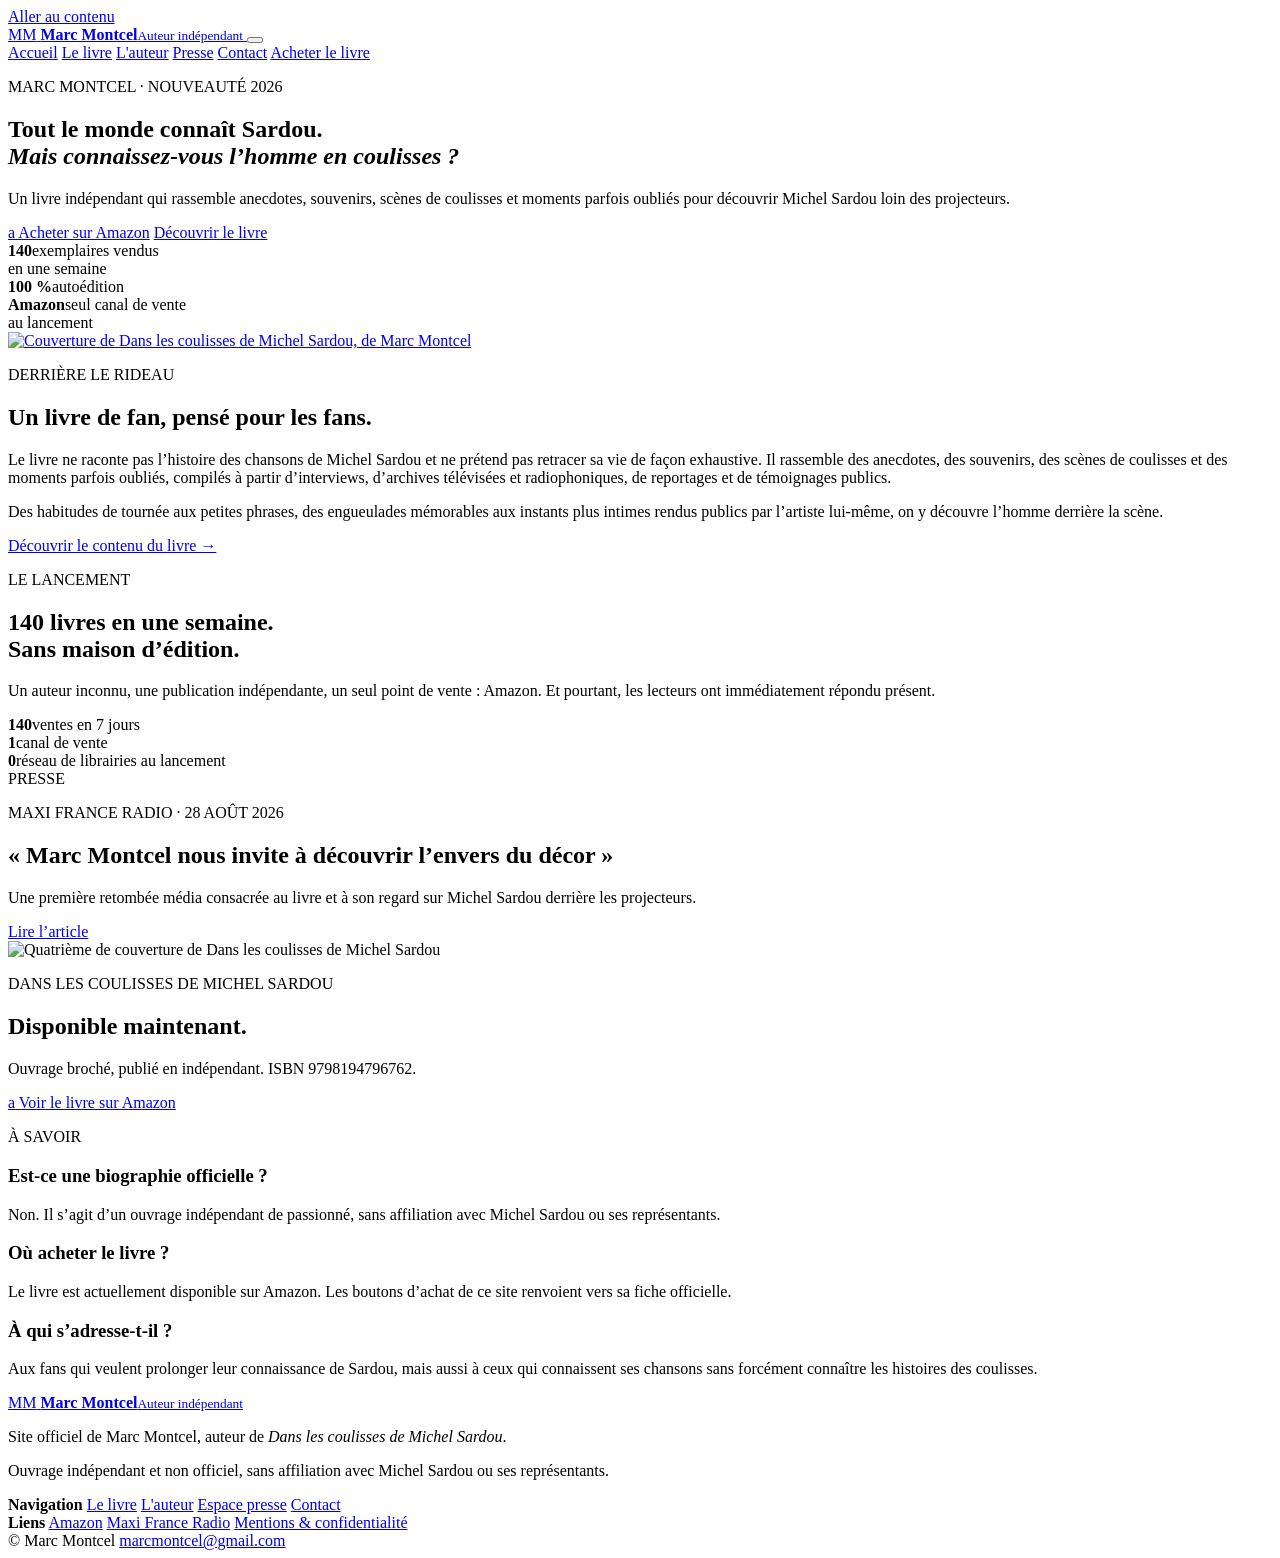
==== index.html @ 7c5b0a7c "Add files via upload" ====
<!doctype html>
<html lang="fr">
<head>
<meta charset="utf-8">
<meta name="viewport" content="width=device-width,initial-scale=1">
<title>Marc Montcel — Dans les coulisses de Michel Sardou</title>
<meta name="description" content="Site officiel de Marc Montcel, auteur de « Dans les coulisses de Michel Sardou », un livre indépendant consacré aux anecdotes et à l&#x27;envers du décor.">
<meta name="robots" content="index,follow,max-image-preview:large">
<link rel="canonical" href="https://marcmontcel.be/">
<meta name="theme-color" content="#171111">
<meta property="og:locale" content="fr_BE">
<meta property="og:type" content="website">
<meta property="og:site_name" content="Marc Montcel">
<meta property="og:title" content="Marc Montcel — Dans les coulisses de Michel Sardou">
<meta property="og:description" content="Site officiel de Marc Montcel, auteur de « Dans les coulisses de Michel Sardou », un livre indépendant consacré aux anecdotes et à l&#x27;envers du décor.">
<meta property="og:url" content="https://marcmontcel.be/">
<meta property="og:image" content="https://marcmontcel.be/assets/img/og.jpg">
<meta property="og:image:width" content="1200">
<meta property="og:image:height" content="630">
<meta name="twitter:card" content="summary_large_image">
<meta name="twitter:title" content="Marc Montcel — Dans les coulisses de Michel Sardou">
<meta name="twitter:description" content="Site officiel de Marc Montcel, auteur de « Dans les coulisses de Michel Sardou », un livre indépendant consacré aux anecdotes et à l&#x27;envers du décor.">
<meta name="twitter:image" content="https://marcmontcel.be/assets/img/og.jpg">

<link rel="icon" href="assets/img/favicon.svg" type="image/svg+xml">
<link rel="stylesheet" href="assets/css/style.css">
<script defer src="assets/js/main.js"></script>

<script type="application/ld+json">
{
 "@context":"https://schema.org",
 "@graph":[
   {
     "@type":"WebSite",
     "@id":"https://marcmontcel.be/#website",
     "url":"https://marcmontcel.be/",
     "name":"Marc Montcel",
     "inLanguage":"fr-BE"
   },
   {
     "@type":"Person",
     "@id":"https://marcmontcel.be/#person",
     "name":"Marc Montcel",
     "url":"https://marcmontcel.be/",
     "jobTitle":"Auteur",
     "email":"mailto:marcmontcel@gmail.com",
     "sameAs":["https://www.maxifrance.radio/dans-les-coulisses-de-michel-sardou/"]
   },
   {
     "@type":"Book",
     "@id":"https://marcmontcel.be/livre.html#book",
     "name":"Dans les coulisses de Michel Sardou",
     "isbn":"9798194796762",
     "author":{"@id":"https://marcmontcel.be/#person"},
     "inLanguage":"fr",
     "bookFormat":"https://schema.org/Paperback",
     "image":"https://marcmontcel.be/assets/img/couverture.webp",
     "url":"https://marcmontcel.be/livre.html",
     "potentialAction":{
       "@type":"BuyAction",
       "target":"https://www.amazon.fr/dp/B0HGGFF3XF"
     }
   }
 ]
}
</script>
</head>
<body>
<a class="skip" href="#contenu">Aller au contenu</a>

<header class="site-header" id="top">
  <div class="shell nav-shell">
    <a class="brand" href="index.html" aria-label="Marc Montcel - accueil">
      <span class="brand-monogram">MM</span>
      <span><strong>Marc Montcel</strong><small>Auteur indépendant</small></span>
    </a>
    <button class="menu-btn" type="button" aria-label="Ouvrir le menu" aria-expanded="false" data-menu-btn>
      <span></span><span></span><span></span>
    </button>
    <nav class="main-nav" data-menu>
      <a href="index.html">Accueil</a>
      <a href="livre.html">Le livre</a>
      <a href="auteur.html">L'auteur</a>
      <a href="presse.html">Presse</a>
      <a href="contact.html">Contact</a>
      <a class="btn btn-sm" href="https://www.amazon.fr/dp/B0HGGFF3XF" target="_blank" rel="noopener">Acheter le livre</a>
    </nav>
  </div>
</header>

<main id="contenu">
<section class="hero">
  <div class="shell hero-grid">
    <div class="hero-copy">
      <p class="kicker">MARC MONTCEL · NOUVEAUTÉ 2026</p>
      <h1>Tout le monde connaît Sardou.<br><em>Mais connaissez-vous l’homme en coulisses&nbsp;?</em></h1>
      <p class="lead">Un livre indépendant qui rassemble anecdotes, souvenirs, scènes de coulisses et moments parfois oubliés pour découvrir Michel Sardou loin des projecteurs.</p>
      <div class="actions">
        <a class="btn" href="https://www.amazon.fr/dp/B0HGGFF3XF" target="_blank" rel="noopener"><span class="amazon-a">a</span> Acheter sur Amazon</a>
        <a class="btn btn-outline" href="livre.html">Découvrir le livre</a>
      </div>
      <div class="launch-proof">
        <div><strong>140</strong><span>exemplaires vendus<br>en une semaine</span></div>
        <div><strong>100 %</strong><span>autoédition</span></div>
        <div><strong>Amazon</strong><span>seul canal de vente<br>au lancement</span></div>
      </div>
    </div>
    <div class="cover-stage">
      <span class="curtain curtain-left"></span>
      <span class="curtain curtain-right"></span>
      <a href="https://www.amazon.fr/dp/B0HGGFF3XF" target="_blank" rel="noopener" class="cover-link" aria-label="Acheter le livre sur Amazon">
        <img src="assets/img/couverture.webp" alt="Couverture de Dans les coulisses de Michel Sardou, de Marc Montcel" width="604" height="947">
      </a>
      <span class="spotlight"></span>
    </div>
  </div>
</section>

<section class="section intro">
  <div class="shell two-col">
    <div>
      <p class="kicker">DERRIÈRE LE RIDEAU</p>
      <h2>Un livre de fan, pensé pour les fans.</h2>
    </div>
    <div class="richtext">
      <p>Le livre ne raconte pas l’histoire des chansons de Michel Sardou et ne prétend pas retracer sa vie de façon exhaustive. Il rassemble des anecdotes, des souvenirs, des scènes de coulisses et des moments parfois oubliés, compilés à partir d’interviews, d’archives télévisées et radiophoniques, de reportages et de témoignages publics.</p>
      <p>Des habitudes de tournée aux petites phrases, des engueulades mémorables aux instants plus intimes rendus publics par l’artiste lui-même, on y découvre l’homme derrière la scène.</p>
      <a class="arrow-link" href="livre.html">Découvrir le contenu du livre →</a>
    </div>
  </div>
</section>

<section class="section dark-band">
  <div class="shell">
    <div class="band-head">
      <p class="kicker gold">LE LANCEMENT</p>
      <h2>140 livres en une semaine.<br>Sans maison d’édition.</h2>
      <p>Un auteur inconnu, une publication indépendante, un seul point de vente : Amazon. Et pourtant, les lecteurs ont immédiatement répondu présent.</p>
    </div>
    <div class="stat-cards">
      <article><strong>140</strong><span>ventes en 7 jours</span></article>
      <article><strong>1</strong><span>canal de vente</span></article>
      <article><strong>0</strong><span>réseau de librairies au lancement</span></article>
    </div>
  </div>
</section>

<section class="section">
  <div class="shell press-highlight">
    <div class="press-logo">PRESSE</div>
    <div>
      <p class="kicker">MAXI FRANCE RADIO · 28 AOÛT 2026</p>
      <h2>« Marc Montcel nous invite à découvrir l’envers du décor »</h2>
      <p>Une première retombée média consacrée au livre et à son regard sur Michel Sardou derrière les projecteurs.</p>
    </div>
    <a class="btn btn-outline" href="https://www.maxifrance.radio/dans-les-coulisses-de-michel-sardou/" target="_blank" rel="noopener">Lire l’article</a>
  </div>
</section>

<section class="section book-strip">
  <div class="shell book-strip-grid">
    <img src="assets/img/quatrieme.webp" alt="Quatrième de couverture de Dans les coulisses de Michel Sardou" width="575" height="937" loading="lazy">
    <div>
      <p class="kicker">DANS LES COULISSES DE MICHEL SARDOU</p>
      <h2>Disponible maintenant.</h2>
      <p class="lead-small">Ouvrage broché, publié en indépendant. ISBN 9798194796762.</p>
      <a class="btn" href="https://www.amazon.fr/dp/B0HGGFF3XF" target="_blank" rel="noopener"><span class="amazon-a">a</span> Voir le livre sur Amazon</a>
    </div>
  </div>
</section>

<section class="section faq">
  <div class="shell">
    <p class="kicker">À SAVOIR</p>
    <div class="faq-grid">
      <article>
        <h3>Est-ce une biographie officielle&nbsp;?</h3>
        <p>Non. Il s’agit d’un ouvrage indépendant de passionné, sans affiliation avec Michel Sardou ou ses représentants.</p>
      </article>
      <article>
        <h3>Où acheter le livre&nbsp;?</h3>
        <p>Le livre est actuellement disponible sur Amazon. Les boutons d’achat de ce site renvoient vers sa fiche officielle.</p>
      </article>
      <article>
        <h3>À qui s’adresse-t-il&nbsp;?</h3>
        <p>Aux fans qui veulent prolonger leur connaissance de Sardou, mais aussi à ceux qui connaissent ses chansons sans forcément connaître les histoires des coulisses.</p>
      </article>
    </div>
  </div>
</section>
</main>

<footer class="site-footer">
  <div class="shell footer-grid">
    <div>
      <a class="brand footer-brand" href="index.html">
        <span class="brand-monogram">MM</span>
        <span><strong>Marc Montcel</strong><small>Auteur indépendant</small></span>
      </a>
      <p class="footer-intro">Site officiel de Marc Montcel, auteur de <em>Dans les coulisses de Michel Sardou</em>.</p>
      <p class="fine">Ouvrage indépendant et non officiel, sans affiliation avec Michel Sardou ou ses représentants.</p>
    </div>
    <div class="footer-col">
      <strong>Navigation</strong>
      <a href="livre.html">Le livre</a>
      <a href="auteur.html">L'auteur</a>
      <a href="presse.html">Espace presse</a>
      <a href="contact.html">Contact</a>
    </div>
    <div class="footer-col">
      <strong>Liens</strong>
      <a href="https://www.amazon.fr/dp/B0HGGFF3XF" target="_blank" rel="noopener">Amazon</a>
      <a href="https://www.maxifrance.radio/dans-les-coulisses-de-michel-sardou/" target="_blank" rel="noopener">Maxi France Radio</a>
      <a href="mentions-legales.html">Mentions & confidentialité</a>
    </div>
  </div>
  <div class="shell footer-bottom">
    <span>© <span data-year></span> Marc Montcel</span>
    <a href="mailto:marcmontcel@gmail.com">marcmontcel@gmail.com</a>
  </div>
</footer>

</body>
</html>
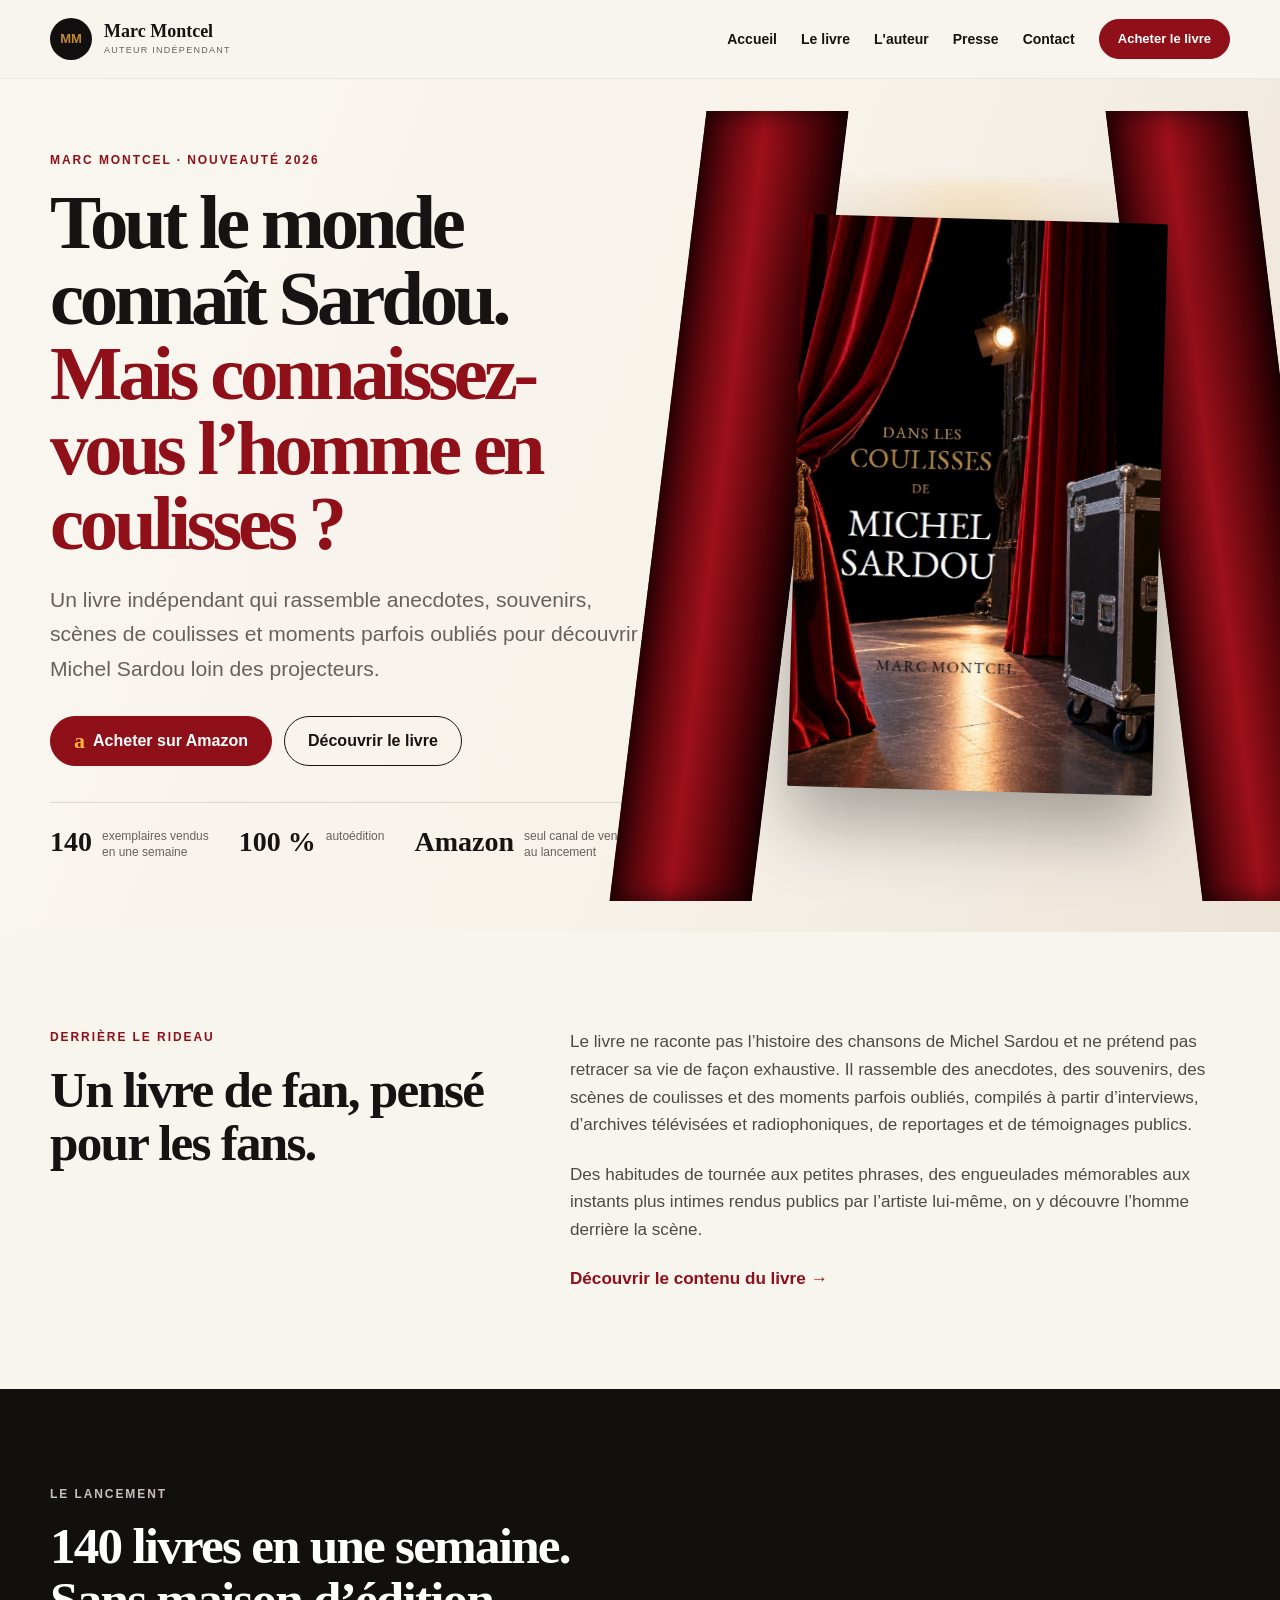
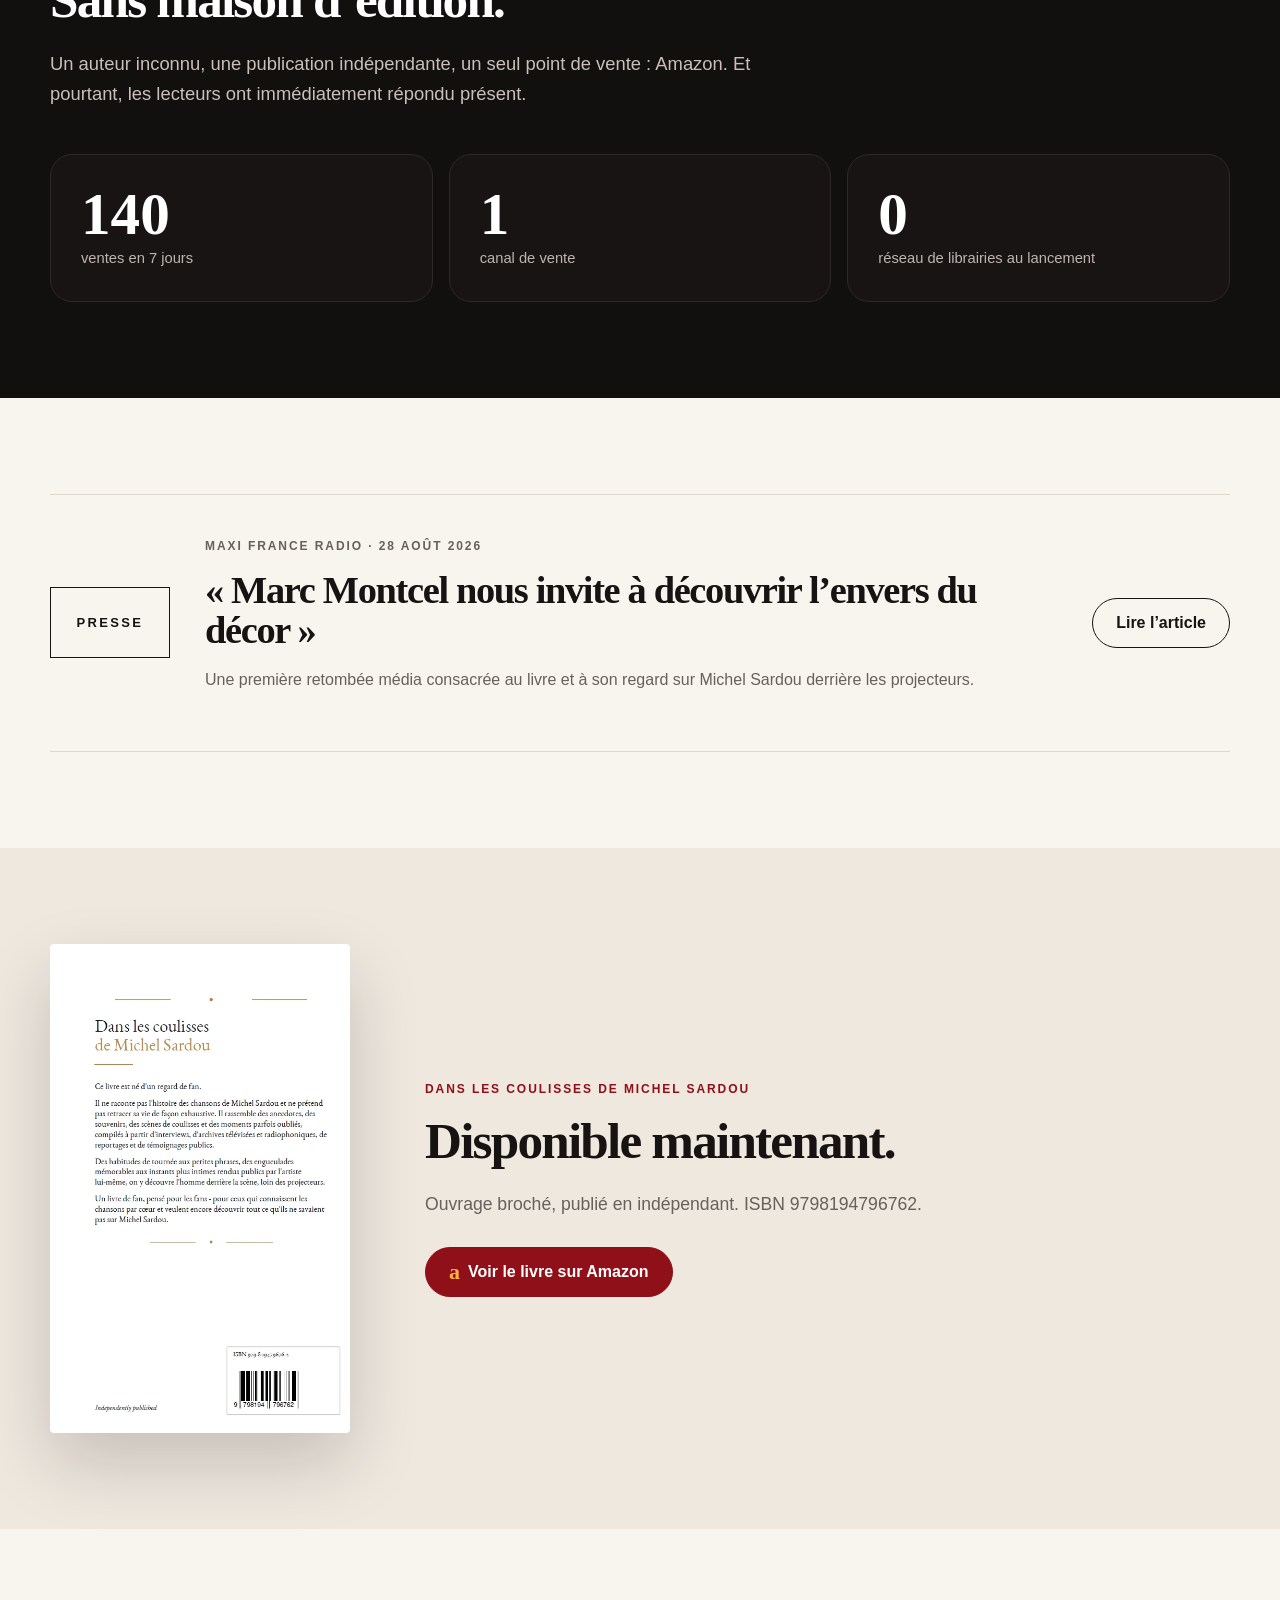
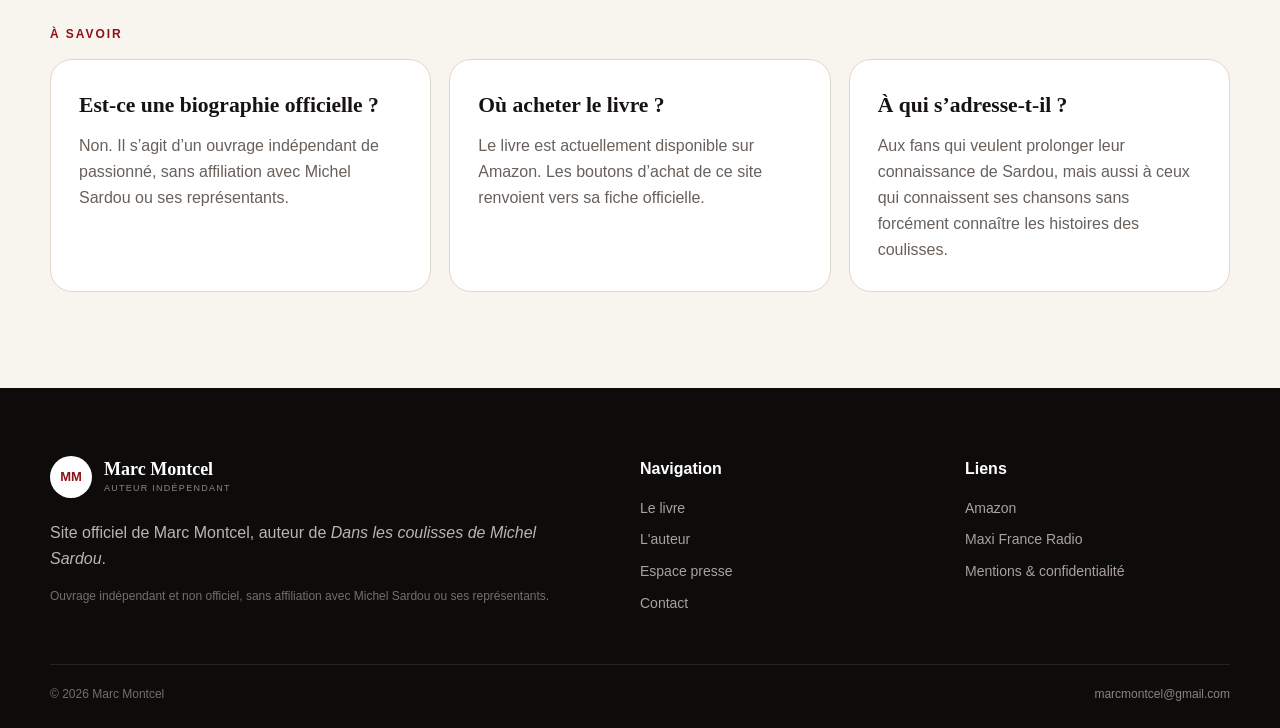
==== commit 02f61fc6: "Add files via upload" ====
--- a/index.html
+++ b/index.html
@@ -14,17 +14,17 @@
 <meta property="og:title" content="Marc Montcel — Dans les coulisses de Michel Sardou">
 <meta property="og:description" content="Site officiel de Marc Montcel, auteur de « Dans les coulisses de Michel Sardou », un livre indépendant consacré aux anecdotes et à l&#x27;envers du décor.">
 <meta property="og:url" content="https://marcmontcel.be/">
-<meta property="og:image" content="https://marcmontcel.be/assets/img/og.jpg">
+<meta property="og:image" content="https://marcmontcel.be/img/og.jpg">
 <meta property="og:image:width" content="1200">
 <meta property="og:image:height" content="630">
 <meta name="twitter:card" content="summary_large_image">
 <meta name="twitter:title" content="Marc Montcel — Dans les coulisses de Michel Sardou">
 <meta name="twitter:description" content="Site officiel de Marc Montcel, auteur de « Dans les coulisses de Michel Sardou », un livre indépendant consacré aux anecdotes et à l&#x27;envers du décor.">
-<meta name="twitter:image" content="https://marcmontcel.be/assets/img/og.jpg">
-
-<link rel="icon" href="assets/img/favicon.svg" type="image/svg+xml">
-<link rel="stylesheet" href="assets/css/style.css">
-<script defer src="assets/js/main.js"></script>
+<meta name="twitter:image" content="https://marcmontcel.be/img/og.jpg">
+
+<link rel="icon" href="img/favicon.svg" type="image/svg+xml">
+<link rel="stylesheet" href="css/style.css">
+<script defer src="js/main.js"></script>
 
 <script type="application/ld+json">
 {
@@ -54,7 +54,7 @@
      "author":{"@id":"https://marcmontcel.be/#person"},
      "inLanguage":"fr",
      "bookFormat":"https://schema.org/Paperback",
-     "image":"https://marcmontcel.be/assets/img/couverture.webp",
+     "image":"https://marcmontcel.be/img/couverture.webp",
      "url":"https://marcmontcel.be/livre.html",
      "potentialAction":{
        "@type":"BuyAction",
@@ -109,7 +109,7 @@
       <span class="curtain curtain-left"></span>
       <span class="curtain curtain-right"></span>
       <a href="https://www.amazon.fr/dp/B0HGGFF3XF" target="_blank" rel="noopener" class="cover-link" aria-label="Acheter le livre sur Amazon">
-        <img src="assets/img/couverture.webp" alt="Couverture de Dans les coulisses de Michel Sardou, de Marc Montcel" width="604" height="947">
+        <img src="img/couverture.webp" alt="Couverture de Dans les coulisses de Michel Sardou, de Marc Montcel" width="604" height="947">
       </a>
       <span class="spotlight"></span>
     </div>
@@ -159,7 +159,7 @@
 
 <section class="section book-strip">
   <div class="shell book-strip-grid">
-    <img src="assets/img/quatrieme.webp" alt="Quatrième de couverture de Dans les coulisses de Michel Sardou" width="575" height="937" loading="lazy">
+    <img src="img/quatrieme.webp" alt="Quatrième de couverture de Dans les coulisses de Michel Sardou" width="575" height="937" loading="lazy">
     <div>
       <p class="kicker">DANS LES COULISSES DE MICHEL SARDOU</p>
       <h2>Disponible maintenant.</h2>
--- a/css/style.css
+++ b/css/style.css
@@ -0,0 +1,73 @@
+
+:root{
+ --ink:#171313;--muted:#68605b;--paper:#f8f5ef;--white:#fff;
+ --red:#8f1018;--red2:#c2222b;--gold:#c28a37;--line:#ded7ce;
+ --dark:#120f0f;--soft:#eee8df;--max:1180px;--radius:22px;
+ --shadow:0 30px 70px rgba(30,10,10,.18);
+}
+*{box-sizing:border-box} html{scroll-behavior:smooth}
+body{margin:0;background:var(--paper);color:var(--ink);font-family:Arial,Helvetica,sans-serif;line-height:1.62;-webkit-font-smoothing:antialiased}
+h1,h2,h3,.brand strong,.email-big{font-family:Georgia,"Times New Roman",serif}
+a{color:inherit} img{max-width:100%;height:auto;display:block}
+.shell{width:min(calc(100% - 40px),var(--max));margin-inline:auto}.narrow{max-width:860px}.center{text-align:center}
+.skip{position:absolute;left:-10000px}.skip:focus{left:12px;top:12px;background:#fff;padding:10px 15px;z-index:1000}
+.site-header{position:sticky;top:0;z-index:60;background:rgba(248,245,239,.94);backdrop-filter:blur(12px);border-bottom:1px solid rgba(0,0,0,.06)}
+.nav-shell{height:78px;display:flex;align-items:center;justify-content:space-between;gap:20px}
+.brand{display:inline-flex;align-items:center;gap:12px;text-decoration:none}.brand>span:last-child{display:flex;flex-direction:column;line-height:1.05}
+.brand strong{font-size:18px}.brand small{text-transform:uppercase;letter-spacing:.14em;font-size:9px;color:var(--muted);margin-top:5px}
+.brand-monogram{width:42px;height:42px;border-radius:50%;display:grid;place-items:center;background:var(--dark);color:var(--gold);font-weight:700;font-size:13px}
+.main-nav{display:flex;align-items:center;gap:24px}.main-nav a{text-decoration:none;font-size:14px;font-weight:700}.main-nav a:not(.btn):hover{color:var(--red)}
+.menu-btn{display:none;background:transparent;border:0;padding:8px}.menu-btn span{display:block;width:25px;height:2px;background:var(--ink);margin:5px}
+.btn{display:inline-flex;align-items:center;justify-content:center;gap:8px;min-height:50px;padding:0 23px;border:1px solid var(--red);border-radius:999px;background:var(--red);color:#fff;text-decoration:none;font-weight:800;cursor:pointer;transition:.18s transform,.18s background}
+.btn:hover{transform:translateY(-2px);background:#6f0b12;border-color:#6f0b12}.btn-sm{min-height:40px;padding:0 18px;font-size:13px!important}
+.btn-outline{background:transparent;color:var(--ink);border-color:var(--ink)}.btn-outline:hover{background:var(--ink);color:#fff;border-color:var(--ink)}
+.btn-light{background:#fff;border-color:#fff;color:var(--ink)}.btn-light:hover{background:#ece8e3;border-color:#ece8e3}
+.amazon-a{font-family:Georgia,serif;font-size:22px;font-weight:700;color:#ffb23e;line-height:1}
+.kicker{margin:0 0 15px;text-transform:uppercase;letter-spacing:.16em;color:var(--red);font-size:12px;font-weight:900}.gold{color:#e1a54d}
+.hero{min-height:calc(100vh - 78px);display:flex;align-items:center;overflow:hidden;background:linear-gradient(110deg,#faf7f1 0%,#f7f2ea 55%,#ede4d8 100%)}
+.hero-grid{display:grid;grid-template-columns:1.08fr .92fr;align-items:center;gap:80px;padding:72px 0}
+.hero h1{font-size:clamp(3.4rem,6vw,6.4rem);letter-spacing:-.055em;line-height:.98;margin:.12em 0 .28em;max-width:780px}.hero h1 em{font-style:normal;color:var(--red)}
+.lead{font-size:clamp(1.08rem,1.8vw,1.32rem);color:var(--muted);max-width:720px}.actions{display:flex;flex-wrap:wrap;gap:12px;margin:30px 0 36px}
+.launch-proof{display:flex;gap:30px;flex-wrap:wrap;border-top:1px solid var(--line);padding-top:25px}.launch-proof div{display:flex;gap:10px;align-items:flex-start}.launch-proof strong{font-family:Georgia,serif;font-size:28px;line-height:1;color:var(--ink)}.launch-proof span{font-size:12px;color:var(--muted);line-height:1.35}
+.cover-stage{position:relative;min-height:650px;display:grid;place-items:center;isolation:isolate}.cover-link{display:block;width:min(365px,77%);position:relative;z-index:4;transform:rotate(1.6deg);transition:.25s transform;filter:drop-shadow(0 35px 35px rgba(0,0,0,.32))}.cover-link:hover{transform:rotate(0deg) translateY(-7px)}
+.cover-link img{border-radius:2px}.curtain{position:absolute;top:-70px;bottom:-70px;width:28%;z-index:2;background:linear-gradient(90deg,#3a0206,#9e101b 42%,#500509 78%,#240103);box-shadow:inset 0 0 25px rgba(0,0,0,.65)}
+.curtain-left{left:-13%;transform:skewX(-7deg)}.curtain-right{right:-13%;transform:skewX(7deg)}
+.spotlight{position:absolute;width:80%;height:90%;top:0;z-index:1;background:radial-gradient(ellipse at 50% 28%,rgba(255,211,142,.65),rgba(255,190,100,.12) 35%,transparent 68%);filter:blur(5px)}
+.section{padding:96px 0}.section h2{font-size:clamp(2.3rem,4vw,4rem);line-height:1.04;letter-spacing:-.035em;margin:.12em 0 .45em}
+.two-col{display:grid;grid-template-columns:.8fr 1.2fr;gap:80px}.richtext{color:#4f4844;font-size:1.07rem}.richtext p{margin:0 0 1.25em}.arrow-link{font-weight:800;color:var(--red);text-decoration:none}.arrow-link:hover{text-decoration:underline}
+.dark-band{background:var(--dark);color:#fff}.dark-band p{color:#c9c0bc}.band-head{max-width:830px}.band-head>p:last-child{font-size:1.15rem;max-width:720px}
+.stat-cards{display:grid;grid-template-columns:repeat(3,1fr);gap:16px;margin-top:46px}.stat-cards article{border:1px solid #302828;border-radius:var(--radius);padding:30px;background:#191414}.stat-cards strong{display:block;font-family:Georgia,serif;font-size:3.7rem;color:#fff;line-height:1}.stat-cards span{color:#bdb4b0;font-size:.92rem}
+.press-highlight{display:grid;grid-template-columns:120px 1fr auto;align-items:center;gap:35px;border-top:1px solid var(--line);border-bottom:1px solid var(--line);padding-top:42px;padding-bottom:42px}.press-logo{font-size:13px;letter-spacing:.18em;font-weight:900;border:1px solid var(--ink);padding:24px 10px;text-align:center}.press-highlight h2{font-size:clamp(1.8rem,3vw,2.9rem);margin:.15em 0}.press-highlight p{color:var(--muted)}
+.book-strip{background:var(--soft)}.book-strip-grid{display:grid;grid-template-columns:300px 1fr;gap:75px;align-items:center}.book-strip img{box-shadow:var(--shadow);border-radius:4px}.lead-small{color:var(--muted);font-size:1.1rem;margin-bottom:28px}
+.faq-grid{display:grid;grid-template-columns:repeat(3,1fr);gap:18px}.faq-grid article{background:#fff;border:1px solid var(--line);border-radius:var(--radius);padding:28px}.faq-grid h3{font-size:1.35rem;margin:0 0 10px}.faq-grid p{color:var(--muted);margin:0}
+.page-hero{padding:90px 0 75px;border-bottom:1px solid var(--line);background:linear-gradient(135deg,#faf8f3,#efe8df)}.page-hero h1{font-size:clamp(3.2rem,6vw,5.8rem);letter-spacing:-.055em;line-height:1;margin:.1em 0 .28em}
+.page-hero-grid{display:grid;grid-template-columns:1fr 340px;gap:70px;align-items:center}.page-cover{width:100%;box-shadow:var(--shadow);transform:rotate(1.5deg)}
+.content-grid{display:grid;grid-template-columns:280px 1fr;gap:80px;align-items:start}.book-facts{position:sticky;top:108px;border:1px solid var(--line);border-radius:var(--radius);overflow:hidden;background:#fff}.book-facts div{padding:18px 20px;border-bottom:1px solid var(--line);display:flex;flex-direction:column}.book-facts div:last-child{border-bottom:0}.book-facts span{font-size:10px;text-transform:uppercase;letter-spacing:.12em;color:var(--muted)}.book-facts strong{margin-top:2px}
+.article-text{max-width:790px}.article-text h2{margin-top:1.2em}.article-text blockquote{margin:42px 0;padding:28px;border-left:5px solid var(--red);background:#fff;font-family:Georgia,serif;font-size:1.35rem;color:var(--ink)}
+.buy-panel{margin-top:50px;border-radius:var(--radius);padding:30px;background:var(--dark);color:#fff;display:flex;justify-content:space-between;align-items:center;gap:30px}.buy-panel h3{font-size:1.8rem;margin:.2em 0}
+.back-cover-section{background:#eee8df}.back-grid{display:grid;grid-template-columns:1fr 380px;gap:80px;align-items:center}.back-grid img{box-shadow:var(--shadow)}
+.author-layout{display:grid;grid-template-columns:340px 1fr;gap:80px;align-items:start}.monogram-card{aspect-ratio:4/5;background:linear-gradient(135deg,#150d0e,#4d0b0f);border-radius:var(--radius);box-shadow:var(--shadow);display:flex;flex-direction:column;align-items:center;justify-content:center;color:#fff}.monogram-card span{font-family:Georgia,serif;font-size:6rem;color:var(--gold)}.monogram-card small{letter-spacing:.18em;text-transform:uppercase}.big-first{font-size:1.28rem!important;color:var(--ink)!important}
+.press-facts{display:grid;grid-template-columns:repeat(3,1fr);gap:1px;background:var(--line);border:1px solid var(--line);border-radius:var(--radius);overflow:hidden}.press-facts article{background:#fff;padding:26px;display:flex;flex-direction:column}.press-facts span{font-size:10px;text-transform:uppercase;letter-spacing:.12em;color:var(--muted);margin-bottom:4px}.pale{background:var(--soft)}
+.media-card{display:grid;grid-template-columns:110px 1fr;gap:36px;background:#fff;border:1px solid var(--line);border-radius:var(--radius);padding:34px}.media-date{font-family:Georgia,serif;font-size:3.2rem;color:var(--red);line-height:.8;border-right:1px solid var(--line)}.media-date small{font-family:Arial,sans-serif;font-size:10px;letter-spacing:.15em;color:var(--muted)}.media-card h2{font-size:clamp(1.8rem,3vw,3rem)}.source{font-size:11px;letter-spacing:.14em;font-weight:900;color:var(--red)}
+.media-angle{display:grid;grid-template-columns:.8fr 1.2fr;gap:75px}.press-contact{display:grid;grid-template-columns:1fr 1fr;gap:60px;align-items:center}.email-big{font-size:clamp(1.5rem,3vw,2.4rem);display:block;color:#fff;margin-bottom:24px;text-decoration:none;overflow-wrap:anywhere}
+.contact-layout{display:grid;grid-template-columns:.72fr 1.28fr;gap:60px;align-items:start}.dark-email{color:var(--ink);font-size:clamp(1.4rem,2.5vw,2rem)}.contact-side p{color:var(--muted)}.contact-mini{margin-top:42px;padding-top:24px;border-top:1px solid var(--line);display:flex;flex-direction:column;gap:5px}.contact-mini a{color:var(--red);font-weight:800;text-decoration:none}
+.contact-form{background:#fff;border:1px solid var(--line);border-radius:var(--radius);padding:34px;box-shadow:0 14px 45px rgba(40,20,20,.06)}.field-row{display:grid;grid-template-columns:1fr 1fr;gap:18px}
+.contact-form label{display:block;font-weight:800;font-size:13px;margin-bottom:18px}.contact-form input,.contact-form select,.contact-form textarea{width:100%;margin-top:7px;padding:14px 15px;border:1px solid #ccc2b8;border-radius:11px;background:#fcfaf7;font:inherit;color:var(--ink);outline:none}.contact-form input:focus,.contact-form select:focus,.contact-form textarea:focus{border-color:var(--red);box-shadow:0 0 0 3px rgba(143,16,24,.08)}
+.privacy-check{display:flex!important;align-items:flex-start;gap:10px;font-weight:400!important;color:var(--muted)}.privacy-check input{width:auto!important;margin-top:5px!important}.submit-btn{border:0}.form-note{font-size:12px;color:var(--muted);margin-top:16px}
+.thanks{min-height:65vh;display:flex;align-items:center}.thanks .btn{margin-top:18px}
+.site-footer{background:#0e0b0b;color:#fff;padding:68px 0 24px}.footer-grid{display:grid;grid-template-columns:1.4fr .7fr .7fr;gap:60px}.footer-brand .brand-monogram{background:#fff;color:var(--red)}.footer-brand small{color:#8d8581}.footer-intro{max-width:490px;color:#bdb4b0;margin-top:22px}.fine{font-size:12px;color:#776e6a;max-width:520px}.footer-col{display:flex;flex-direction:column;gap:9px}.footer-col strong{margin-bottom:6px}.footer-col a{color:#aaa29e;text-decoration:none;font-size:14px}.footer-col a:hover{color:#fff}.footer-bottom{border-top:1px solid #292323;margin-top:45px;padding-top:20px;display:flex;justify-content:space-between;font-size:12px;color:#756d69}.footer-bottom a{color:#8c8480;text-decoration:none}
+@media(max-width:920px){
+ .menu-btn{display:block}.main-nav{display:none;position:absolute;top:70px;left:20px;right:20px;flex-direction:column;align-items:stretch;background:#fff;border:1px solid var(--line);border-radius:18px;padding:18px;box-shadow:var(--shadow)}.main-nav.open{display:flex}.main-nav .btn{width:100%}
+ .hero-grid,.two-col,.content-grid,.author-layout,.media-angle,.contact-layout,.press-contact{grid-template-columns:1fr}.hero-grid{gap:35px}.hero-copy{order:1}.cover-stage{order:2;min-height:570px}.hero{min-height:auto}
+ .page-hero-grid{grid-template-columns:1fr 260px}.book-facts{position:static;display:grid;grid-template-columns:repeat(2,1fr)}
+ .stat-cards,.faq-grid,.press-facts{grid-template-columns:repeat(2,1fr)}.press-highlight{grid-template-columns:90px 1fr}.press-highlight .btn{grid-column:2}
+ .book-strip-grid{grid-template-columns:240px 1fr}.back-grid{grid-template-columns:1fr 300px}.footer-grid{grid-template-columns:1fr 1fr}.footer-grid>div:first-child{grid-column:1/-1}
+}
+@media(max-width:620px){
+ .shell{width:min(calc(100% - 28px),var(--max))}.nav-shell{height:68px}.hero-grid{padding:55px 0}.hero h1{font-size:3.25rem}.hero .lead{font-size:1.05rem}.cover-stage{min-height:510px}.cover-link{width:70%}.curtain{width:33%}.section{padding:68px 0}
+ .launch-proof{gap:18px}.launch-proof div{width:calc(50% - 9px)}.stat-cards,.faq-grid,.press-facts{grid-template-columns:1fr}.press-highlight{grid-template-columns:1fr;gap:20px}.press-highlight .btn{grid-column:auto}.press-logo{width:100px}
+ .book-strip-grid,.page-hero-grid,.back-grid{grid-template-columns:1fr}.book-strip-grid img,.page-cover,.back-grid img{width:72%;margin-inline:auto}.page-hero{padding:65px 0}.page-hero h1{font-size:3.2rem}
+ .book-facts{grid-template-columns:1fr}.buy-panel{flex-direction:column;align-items:flex-start}.media-card{grid-template-columns:1fr}.media-date{border-right:0;border-bottom:1px solid var(--line);padding-bottom:20px}.field-row{grid-template-columns:1fr}
+ .footer-grid{grid-template-columns:1fr}.footer-grid>div:first-child{grid-column:auto}.footer-bottom{flex-direction:column;gap:5px}
+}
+@media(prefers-reduced-motion:reduce){*{scroll-behavior:auto!important;transition:none!important}}
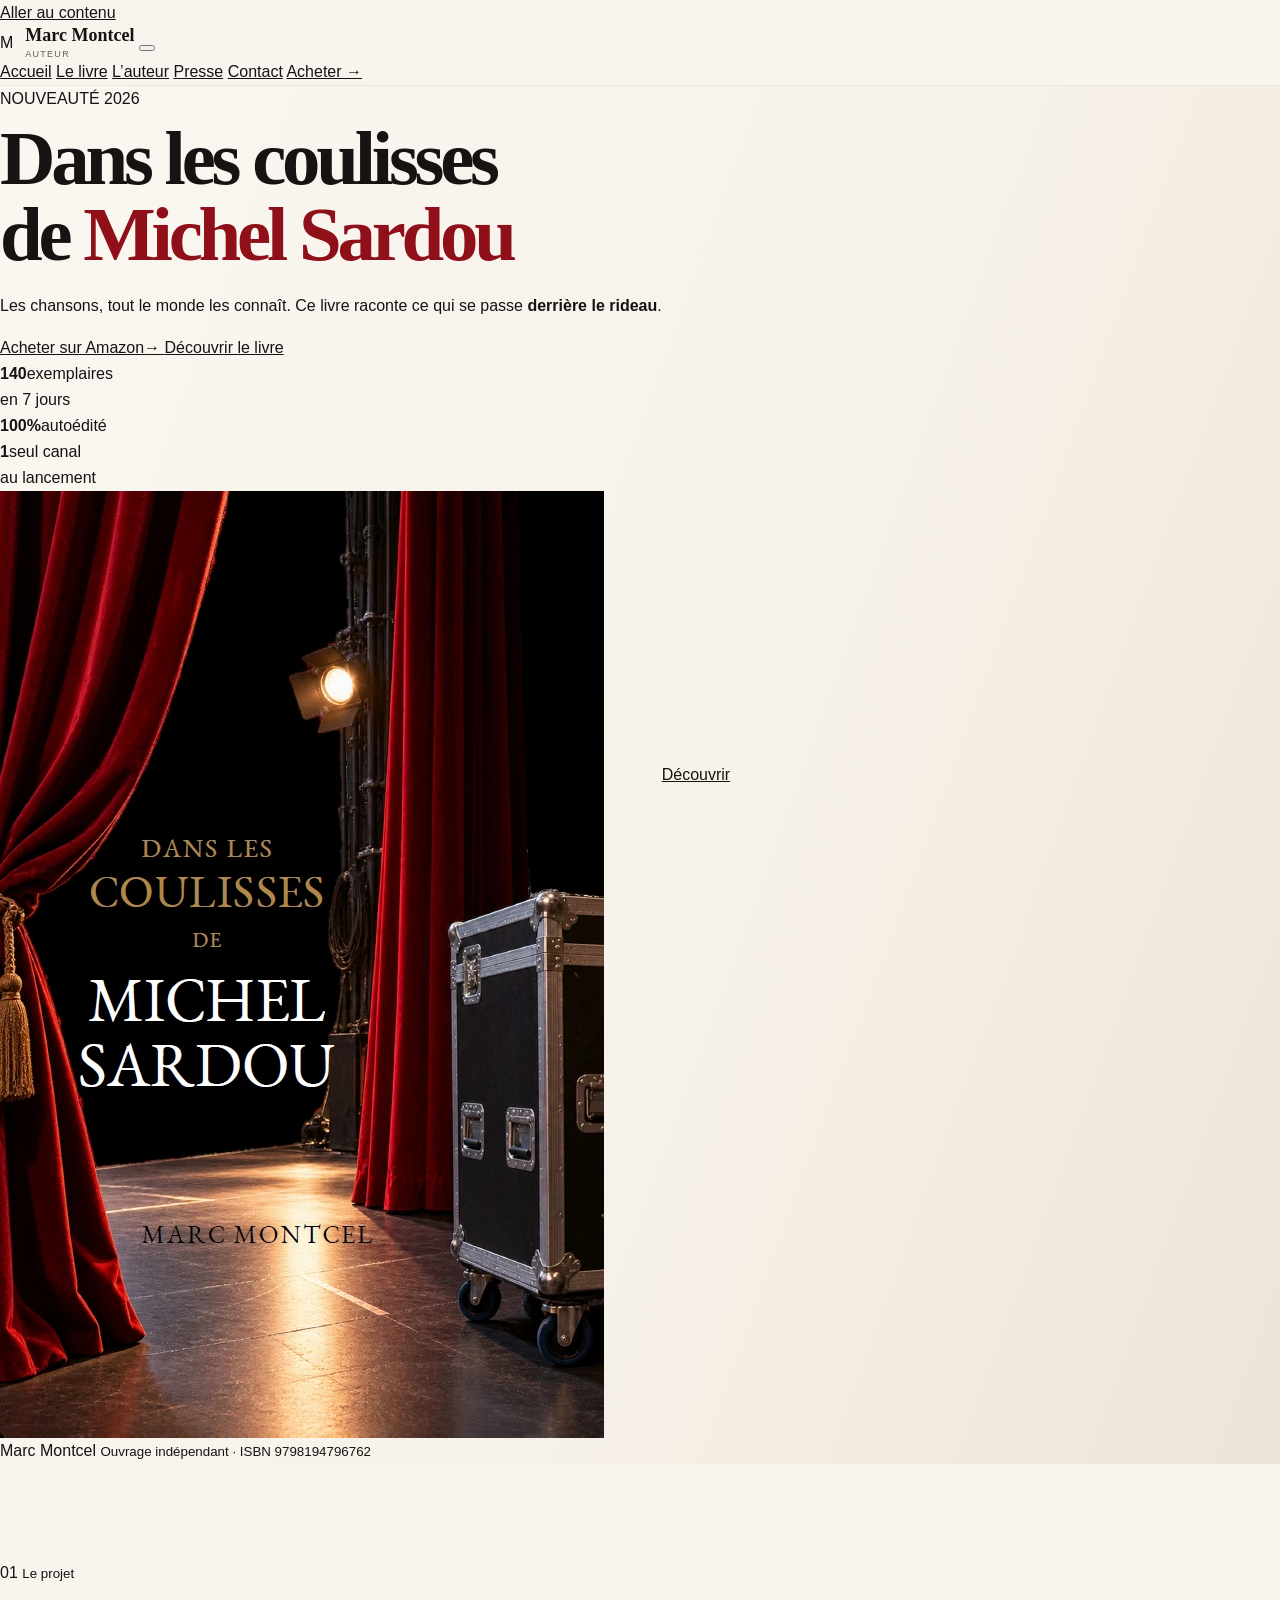
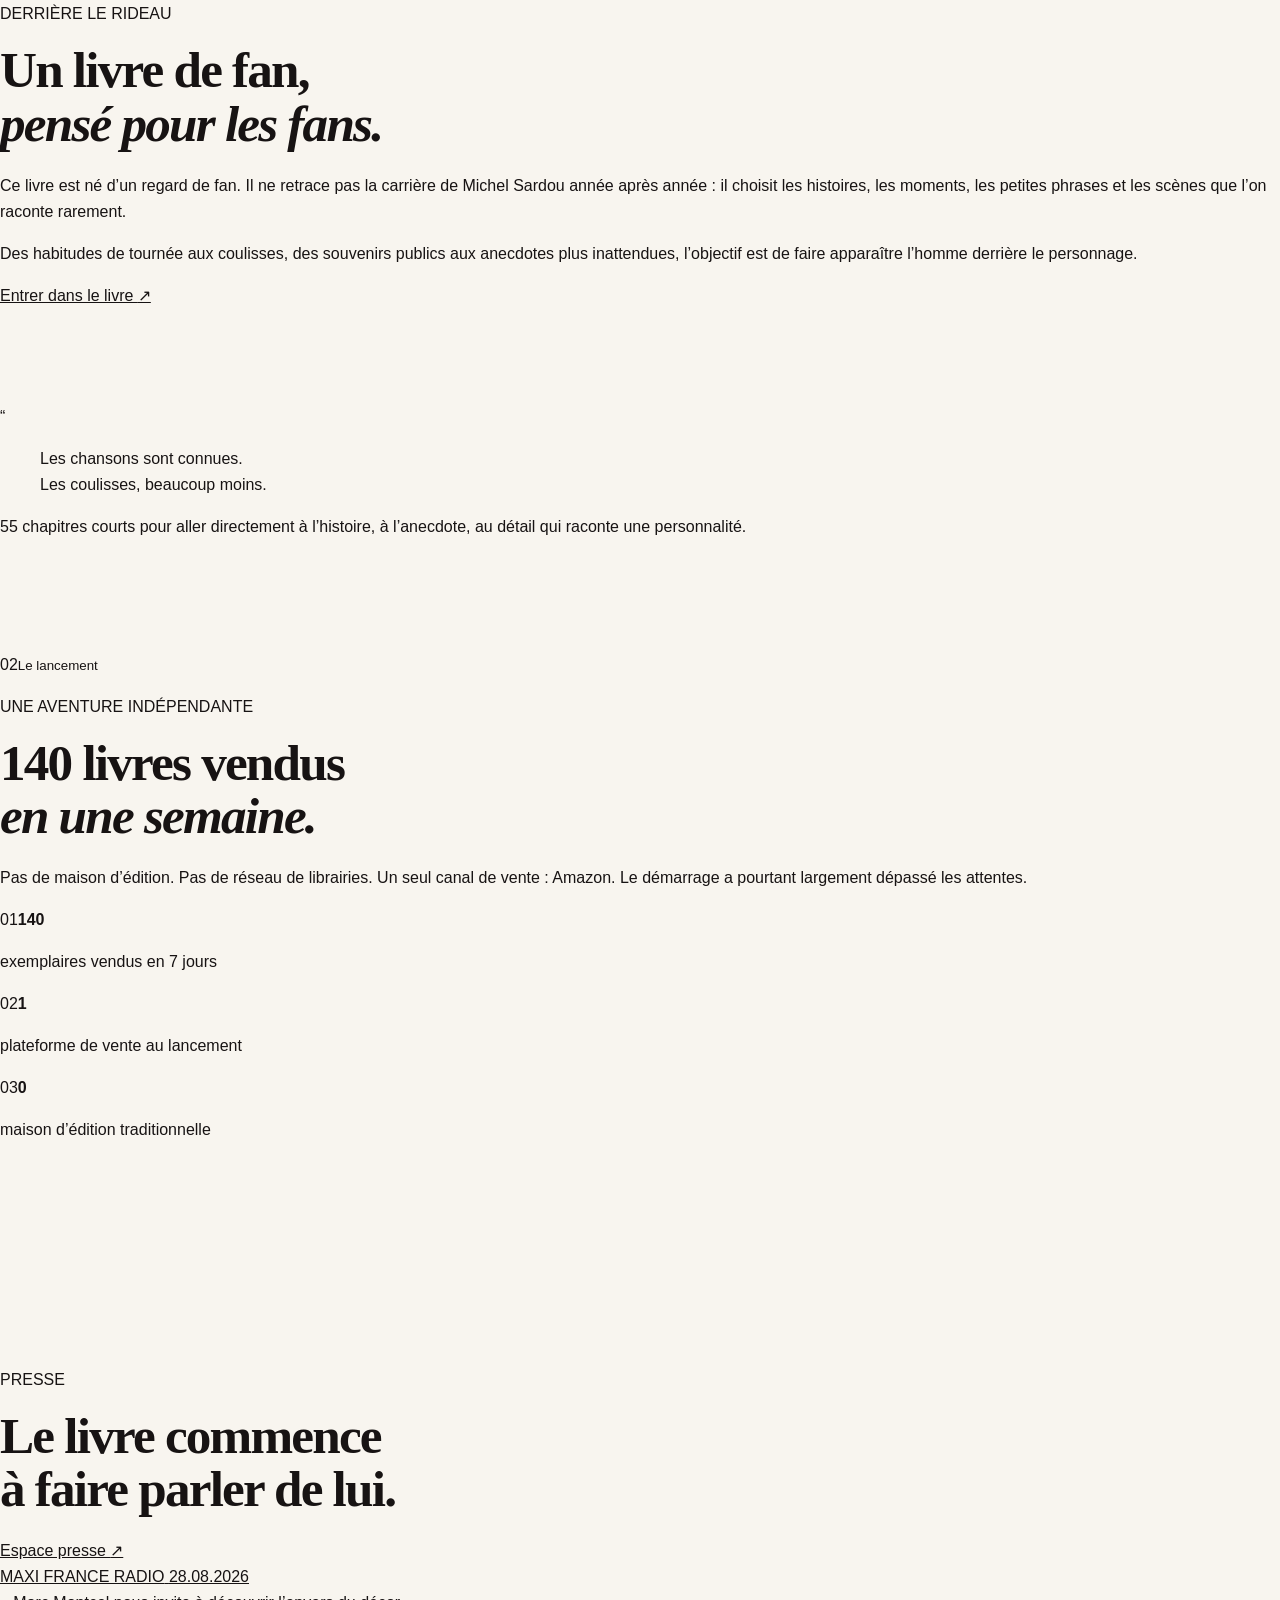
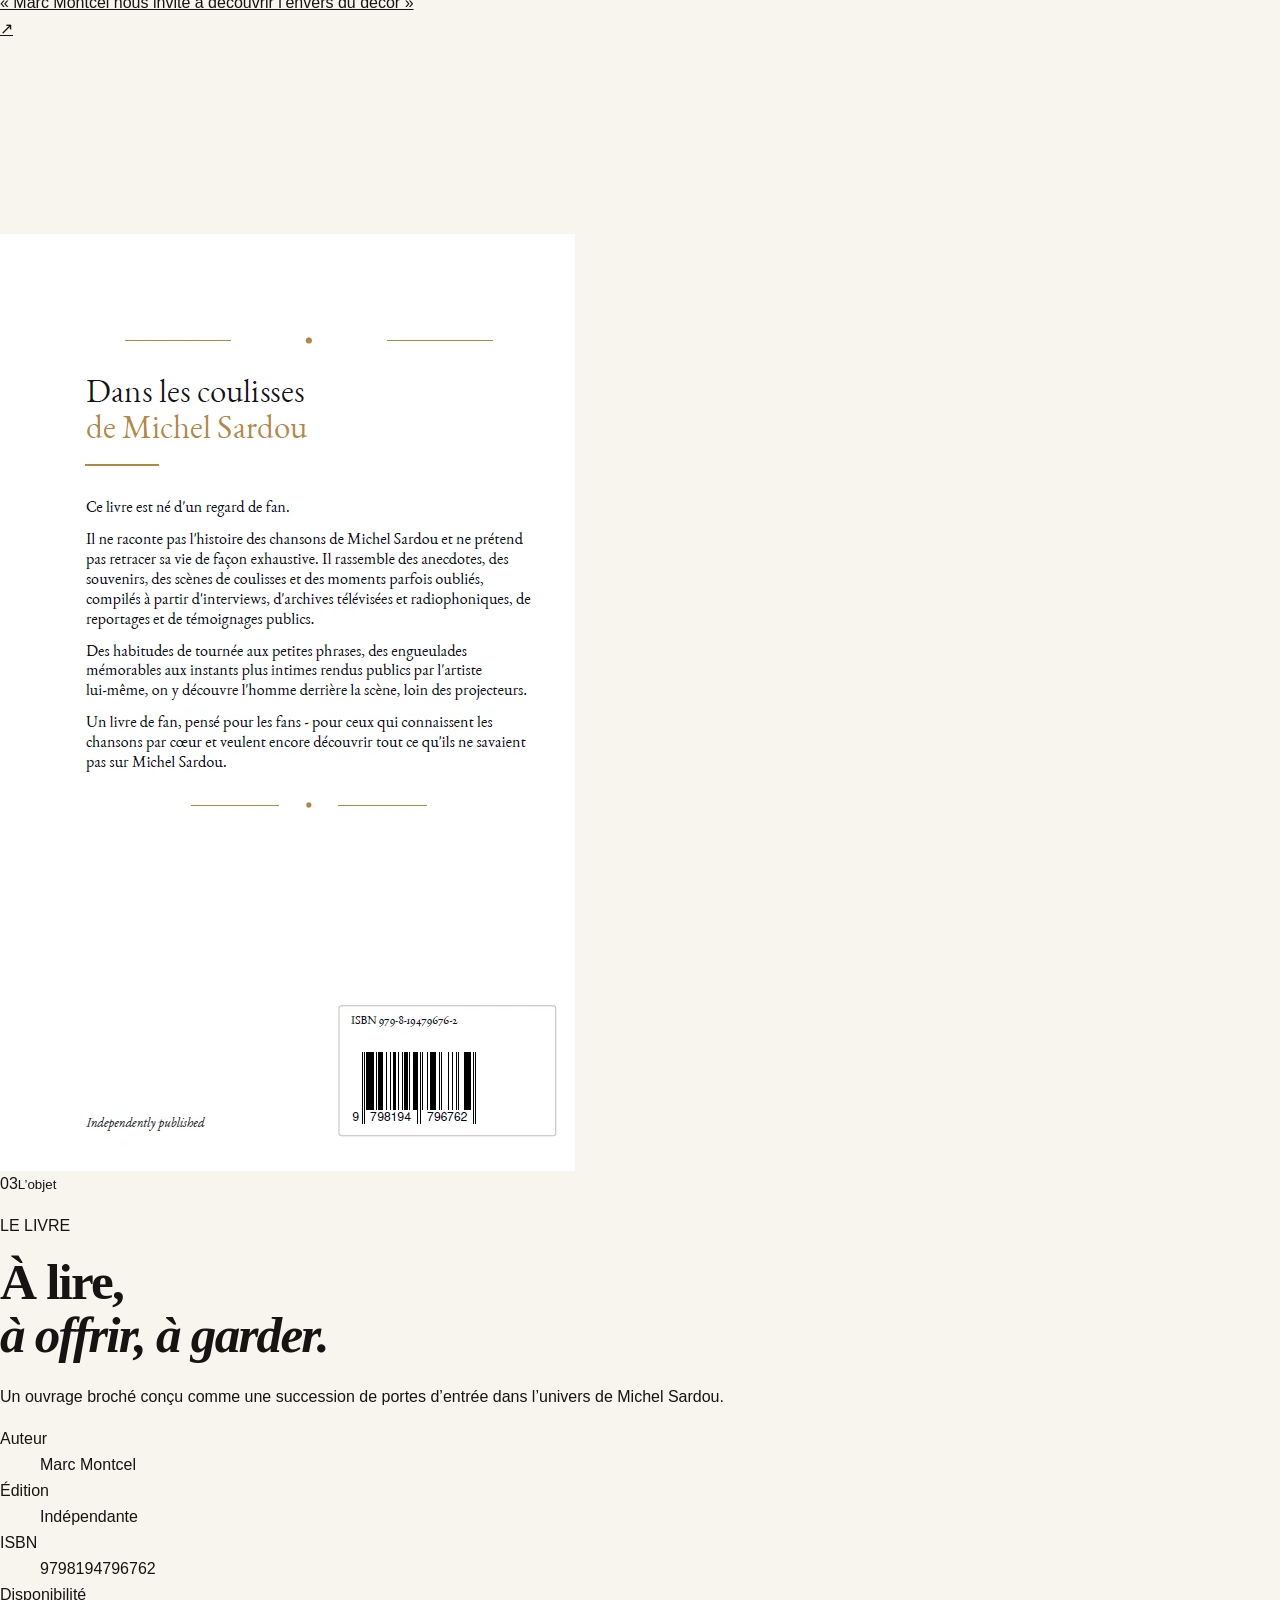
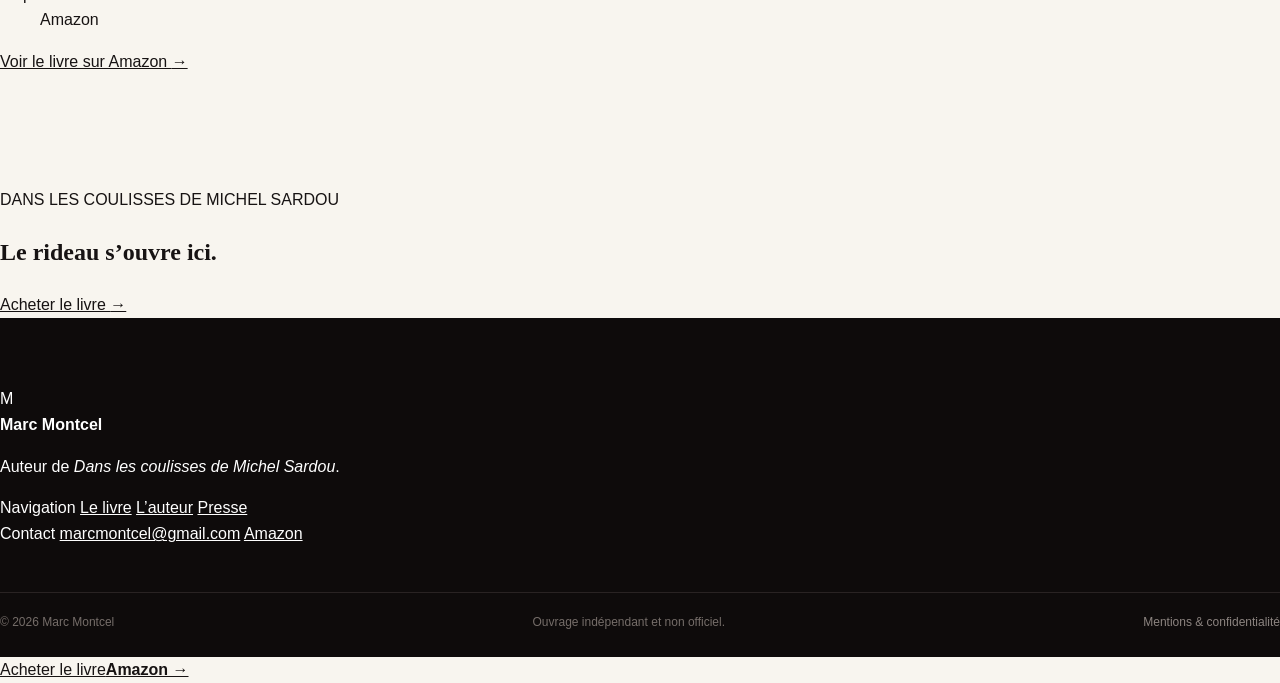
==== commit a459445a: "Add files via upload" ====
--- a/index.html
+++ b/index.html
@@ -4,221 +4,231 @@
 <meta charset="utf-8">
 <meta name="viewport" content="width=device-width,initial-scale=1">
 <title>Marc Montcel — Dans les coulisses de Michel Sardou</title>
-<meta name="description" content="Site officiel de Marc Montcel, auteur de « Dans les coulisses de Michel Sardou », un livre indépendant consacré aux anecdotes et à l&#x27;envers du décor.">
+<meta name="description" content="Site officiel de Marc Montcel, auteur de « Dans les coulisses de Michel Sardou », un ouvrage indépendant consacré aux anecdotes et à l’envers du décor.">
 <meta name="robots" content="index,follow,max-image-preview:large">
 <link rel="canonical" href="https://marcmontcel.be/">
-<meta name="theme-color" content="#171111">
+<meta name="theme-color" content="#090707">
 <meta property="og:locale" content="fr_BE">
 <meta property="og:type" content="website">
 <meta property="og:site_name" content="Marc Montcel">
 <meta property="og:title" content="Marc Montcel — Dans les coulisses de Michel Sardou">
-<meta property="og:description" content="Site officiel de Marc Montcel, auteur de « Dans les coulisses de Michel Sardou », un livre indépendant consacré aux anecdotes et à l&#x27;envers du décor.">
+<meta property="og:description" content="Site officiel de Marc Montcel, auteur de « Dans les coulisses de Michel Sardou », un ouvrage indépendant consacré aux anecdotes et à l’envers du décor.">
 <meta property="og:url" content="https://marcmontcel.be/">
 <meta property="og:image" content="https://marcmontcel.be/img/og.jpg">
 <meta property="og:image:width" content="1200">
 <meta property="og:image:height" content="630">
 <meta name="twitter:card" content="summary_large_image">
-<meta name="twitter:title" content="Marc Montcel — Dans les coulisses de Michel Sardou">
-<meta name="twitter:description" content="Site officiel de Marc Montcel, auteur de « Dans les coulisses de Michel Sardou », un livre indépendant consacré aux anecdotes et à l&#x27;envers du décor.">
-<meta name="twitter:image" content="https://marcmontcel.be/img/og.jpg">
 
 <link rel="icon" href="img/favicon.svg" type="image/svg+xml">
+<link rel="preload" href="img/couverture.webp" as="image">
 <link rel="stylesheet" href="css/style.css">
 <script defer src="js/main.js"></script>
 
-<script type="application/ld+json">
-{
- "@context":"https://schema.org",
- "@graph":[
-   {
-     "@type":"WebSite",
-     "@id":"https://marcmontcel.be/#website",
-     "url":"https://marcmontcel.be/",
-     "name":"Marc Montcel",
-     "inLanguage":"fr-BE"
-   },
-   {
-     "@type":"Person",
-     "@id":"https://marcmontcel.be/#person",
-     "name":"Marc Montcel",
-     "url":"https://marcmontcel.be/",
-     "jobTitle":"Auteur",
-     "email":"mailto:marcmontcel@gmail.com",
-     "sameAs":["https://www.maxifrance.radio/dans-les-coulisses-de-michel-sardou/"]
-   },
-   {
-     "@type":"Book",
-     "@id":"https://marcmontcel.be/livre.html#book",
-     "name":"Dans les coulisses de Michel Sardou",
-     "isbn":"9798194796762",
-     "author":{"@id":"https://marcmontcel.be/#person"},
-     "inLanguage":"fr",
-     "bookFormat":"https://schema.org/Paperback",
-     "image":"https://marcmontcel.be/img/couverture.webp",
-     "url":"https://marcmontcel.be/livre.html",
-     "potentialAction":{
-       "@type":"BuyAction",
-       "target":"https://www.amazon.fr/dp/B0HGGFF3XF"
-     }
-   }
- ]
-}
-</script>
+<script type="application/ld+json">{"@context": "https://schema.org", "@graph": [{"@type": "WebSite", "@id": "https://marcmontcel.be/#website", "url": "https://marcmontcel.be/", "name": "Marc Montcel", "inLanguage": "fr-BE"}, {"@type": "Person", "@id": "https://marcmontcel.be/#person", "name": "Marc Montcel", "url": "https://marcmontcel.be/", "jobTitle": "Auteur", "email": "mailto:marcmontcel@gmail.com"}, {"@type": "Book", "@id": "https://marcmontcel.be/livre.html#book", "name": "Dans les coulisses de Michel Sardou", "isbn": "9798194796762", "author": {"@id": "https://marcmontcel.be/#person"}, "inLanguage": "fr", "bookFormat": "https://schema.org/Paperback", "image": "https://marcmontcel.be/img/couverture.webp", "url": "https://marcmontcel.be/livre.html", "potentialAction": {"@type": "BuyAction", "target": "https://www.amazon.fr/dp/B0HGGFF3XF"}}]}</script>
 </head>
-<body>
-<a class="skip" href="#contenu">Aller au contenu</a>
-
-<header class="site-header" id="top">
-  <div class="shell nav-shell">
-    <a class="brand" href="index.html" aria-label="Marc Montcel - accueil">
-      <span class="brand-monogram">MM</span>
-      <span><strong>Marc Montcel</strong><small>Auteur indépendant</small></span>
+<body class="page-home">
+<a class="skip-link" href="#main">Aller au contenu</a>
+
+<header class="site-header" data-header>
+  <div class="container nav-inner">
+    <a class="brand" href="index.html" aria-label="Marc Montcel — Accueil">
+      <span class="brand-sign">M</span>
+      <span class="brand-copy">
+        <strong>Marc Montcel</strong>
+        <small>Auteur</small>
+      </span>
     </a>
-    <button class="menu-btn" type="button" aria-label="Ouvrir le menu" aria-expanded="false" data-menu-btn>
+
+    <button class="nav-toggle" type="button" aria-label="Ouvrir le menu" aria-expanded="false" data-nav-toggle>
       <span></span><span></span><span></span>
     </button>
-    <nav class="main-nav" data-menu>
+
+    <nav class="nav-links" data-nav>
       <a href="index.html">Accueil</a>
       <a href="livre.html">Le livre</a>
-      <a href="auteur.html">L'auteur</a>
+      <a href="auteur.html">L’auteur</a>
       <a href="presse.html">Presse</a>
       <a href="contact.html">Contact</a>
-      <a class="btn btn-sm" href="https://www.amazon.fr/dp/B0HGGFF3XF" target="_blank" rel="noopener">Acheter le livre</a>
+      <a class="nav-buy" href="https://www.amazon.fr/dp/B0HGGFF3XF" target="_blank" rel="noopener">Acheter <span>→</span></a>
     </nav>
   </div>
 </header>
 
-<main id="contenu">
-<section class="hero">
-  <div class="shell hero-grid">
-    <div class="hero-copy">
-      <p class="kicker">MARC MONTCEL · NOUVEAUTÉ 2026</p>
-      <h1>Tout le monde connaît Sardou.<br><em>Mais connaissez-vous l’homme en coulisses&nbsp;?</em></h1>
-      <p class="lead">Un livre indépendant qui rassemble anecdotes, souvenirs, scènes de coulisses et moments parfois oubliés pour découvrir Michel Sardou loin des projecteurs.</p>
-      <div class="actions">
-        <a class="btn" href="https://www.amazon.fr/dp/B0HGGFF3XF" target="_blank" rel="noopener"><span class="amazon-a">a</span> Acheter sur Amazon</a>
-        <a class="btn btn-outline" href="livre.html">Découvrir le livre</a>
-      </div>
-      <div class="launch-proof">
-        <div><strong>140</strong><span>exemplaires vendus<br>en une semaine</span></div>
-        <div><strong>100 %</strong><span>autoédition</span></div>
-        <div><strong>Amazon</strong><span>seul canal de vente<br>au lancement</span></div>
-      </div>
-    </div>
-    <div class="cover-stage">
-      <span class="curtain curtain-left"></span>
-      <span class="curtain curtain-right"></span>
-      <a href="https://www.amazon.fr/dp/B0HGGFF3XF" target="_blank" rel="noopener" class="cover-link" aria-label="Acheter le livre sur Amazon">
-        <img src="img/couverture.webp" alt="Couverture de Dans les coulisses de Michel Sardou, de Marc Montcel" width="604" height="947">
-      </a>
-      <span class="spotlight"></span>
-    </div>
-  </div>
-</section>
-
-<section class="section intro">
-  <div class="shell two-col">
-    <div>
-      <p class="kicker">DERRIÈRE LE RIDEAU</p>
-      <h2>Un livre de fan, pensé pour les fans.</h2>
-    </div>
-    <div class="richtext">
-      <p>Le livre ne raconte pas l’histoire des chansons de Michel Sardou et ne prétend pas retracer sa vie de façon exhaustive. Il rassemble des anecdotes, des souvenirs, des scènes de coulisses et des moments parfois oubliés, compilés à partir d’interviews, d’archives télévisées et radiophoniques, de reportages et de témoignages publics.</p>
-      <p>Des habitudes de tournée aux petites phrases, des engueulades mémorables aux instants plus intimes rendus publics par l’artiste lui-même, on y découvre l’homme derrière la scène.</p>
-      <a class="arrow-link" href="livre.html">Découvrir le contenu du livre →</a>
-    </div>
-  </div>
-</section>
-
-<section class="section dark-band">
-  <div class="shell">
-    <div class="band-head">
-      <p class="kicker gold">LE LANCEMENT</p>
-      <h2>140 livres en une semaine.<br>Sans maison d’édition.</h2>
-      <p>Un auteur inconnu, une publication indépendante, un seul point de vente : Amazon. Et pourtant, les lecteurs ont immédiatement répondu présent.</p>
-    </div>
-    <div class="stat-cards">
-      <article><strong>140</strong><span>ventes en 7 jours</span></article>
-      <article><strong>1</strong><span>canal de vente</span></article>
-      <article><strong>0</strong><span>réseau de librairies au lancement</span></article>
-    </div>
-  </div>
-</section>
-
-<section class="section">
-  <div class="shell press-highlight">
-    <div class="press-logo">PRESSE</div>
-    <div>
-      <p class="kicker">MAXI FRANCE RADIO · 28 AOÛT 2026</p>
-      <h2>« Marc Montcel nous invite à découvrir l’envers du décor »</h2>
-      <p>Une première retombée média consacrée au livre et à son regard sur Michel Sardou derrière les projecteurs.</p>
-    </div>
-    <a class="btn btn-outline" href="https://www.maxifrance.radio/dans-les-coulisses-de-michel-sardou/" target="_blank" rel="noopener">Lire l’article</a>
-  </div>
-</section>
-
-<section class="section book-strip">
-  <div class="shell book-strip-grid">
-    <img src="img/quatrieme.webp" alt="Quatrième de couverture de Dans les coulisses de Michel Sardou" width="575" height="937" loading="lazy">
-    <div>
-      <p class="kicker">DANS LES COULISSES DE MICHEL SARDOU</p>
-      <h2>Disponible maintenant.</h2>
-      <p class="lead-small">Ouvrage broché, publié en indépendant. ISBN 9798194796762.</p>
-      <a class="btn" href="https://www.amazon.fr/dp/B0HGGFF3XF" target="_blank" rel="noopener"><span class="amazon-a">a</span> Voir le livre sur Amazon</a>
-    </div>
-  </div>
-</section>
-
-<section class="section faq">
-  <div class="shell">
-    <p class="kicker">À SAVOIR</p>
-    <div class="faq-grid">
-      <article>
-        <h3>Est-ce une biographie officielle&nbsp;?</h3>
-        <p>Non. Il s’agit d’un ouvrage indépendant de passionné, sans affiliation avec Michel Sardou ou ses représentants.</p>
-      </article>
-      <article>
-        <h3>Où acheter le livre&nbsp;?</h3>
-        <p>Le livre est actuellement disponible sur Amazon. Les boutons d’achat de ce site renvoient vers sa fiche officielle.</p>
-      </article>
-      <article>
-        <h3>À qui s’adresse-t-il&nbsp;?</h3>
-        <p>Aux fans qui veulent prolonger leur connaissance de Sardou, mais aussi à ceux qui connaissent ses chansons sans forcément connaître les histoires des coulisses.</p>
-      </article>
-    </div>
+<main id="main">
+<section class="hero hero-home">
+  <div class="hero-atmosphere" aria-hidden="true"></div>
+  <div class="container hero-layout">
+    <div class="hero-copy reveal">
+      <div class="eyebrow"><span></span>NOUVEAUTÉ 2026</div>
+      <h1>Dans les coulisses<br>de <em>Michel Sardou</em></h1>
+      <p class="hero-deck">Les chansons, tout le monde les connaît. Ce livre raconte ce qui se passe <strong>derrière le rideau</strong>.</p>
+
+      <div class="hero-actions">
+        <a class="button button-gold" href="https://www.amazon.fr/dp/B0HGGFF3XF" target="_blank" rel="noopener">
+          <span>Acheter sur Amazon</span><b>→</b>
+        </a>
+        <a class="button button-quiet" href="livre.html">Découvrir le livre</a>
+      </div>
+
+      <div class="hero-proof">
+        <div><strong>140</strong><span>exemplaires<br>en 7 jours</span></div>
+        <i></i>
+        <div><strong>100%</strong><span>autoédité</span></div>
+        <i></i>
+        <div><strong>1</strong><span>seul canal<br>au lancement</span></div>
+      </div>
+    </div>
+
+    <div class="hero-book reveal delay-1">
+      <div class="book-glow"></div>
+      <div class="book-frame">
+        <span class="frame-line frame-top"></span>
+        <span class="frame-line frame-right"></span>
+        <span class="frame-line frame-bottom"></span>
+        <span class="frame-line frame-left"></span>
+        <a href="https://www.amazon.fr/dp/B0HGGFF3XF" target="_blank" rel="noopener">
+          <img src="img/couverture.webp" alt="Couverture du livre Dans les coulisses de Michel Sardou de Marc Montcel" width="604" height="947">
+        </a>
+      </div>
+      <div class="book-caption">
+        <span>Marc Montcel</span>
+        <small>Ouvrage indépendant · ISBN 9798194796762</small>
+      </div>
+    </div>
+  </div>
+  <a class="scroll-cue" href="#histoire"><span>Découvrir</span><i></i></a>
+</section>
+
+<section class="section story-section" id="histoire">
+  <div class="container editorial-grid">
+    <div class="section-index reveal">
+      <span>01</span>
+      <i></i>
+      <small>Le projet</small>
+    </div>
+    <div class="editorial-heading reveal delay-1">
+      <p class="eyebrow dark"><span></span>DERRIÈRE LE RIDEAU</p>
+      <h2>Un livre de fan,<br><em>pensé pour les fans.</em></h2>
+    </div>
+    <div class="editorial-copy reveal delay-2">
+      <p class="dropcap">Ce livre est né d’un regard de fan. Il ne retrace pas la carrière de Michel Sardou année après année : il choisit les histoires, les moments, les petites phrases et les scènes que l’on raconte rarement.</p>
+      <p>Des habitudes de tournée aux coulisses, des souvenirs publics aux anecdotes plus inattendues, l’objectif est de faire apparaître l’homme derrière le personnage.</p>
+      <a class="text-link" href="livre.html">Entrer dans le livre <span>↗</span></a>
+    </div>
+  </div>
+</section>
+
+<section class="quote-stage">
+  <div class="container quote-wrap reveal">
+    <span class="quote-mark">“</span>
+    <blockquote>Les chansons sont connues.<br>Les coulisses, beaucoup moins.</blockquote>
+    <p>55 chapitres courts pour aller directement à l’histoire, à l’anecdote, au détail qui raconte une personnalité.</p>
+  </div>
+</section>
+
+<section class="section launch-section">
+  <div class="container launch-layout">
+    <div class="launch-copy reveal">
+      <div class="section-index section-index-light"><span>02</span><i></i><small>Le lancement</small></div>
+      <p class="eyebrow light"><span></span>UNE AVENTURE INDÉPENDANTE</p>
+      <h2>140 livres vendus<br><em>en une semaine.</em></h2>
+      <p>Pas de maison d’édition. Pas de réseau de librairies. Un seul canal de vente : Amazon. Le démarrage a pourtant largement dépassé les attentes.</p>
+    </div>
+    <div class="numbers reveal delay-1">
+      <article><span>01</span><strong>140</strong><p>exemplaires vendus en 7 jours</p></article>
+      <article><span>02</span><strong>1</strong><p>plateforme de vente au lancement</p></article>
+      <article><span>03</span><strong>0</strong><p>maison d’édition traditionnelle</p></article>
+    </div>
+  </div>
+</section>
+
+<section class="section press-home">
+  <div class="container">
+    <div class="press-head reveal">
+      <div>
+        <p class="eyebrow dark"><span></span>PRESSE</p>
+        <h2>Le livre commence<br>à faire parler de lui.</h2>
+      </div>
+      <a class="text-link" href="presse.html">Espace presse <span>↗</span></a>
+    </div>
+
+    <a class="press-feature reveal delay-1" href="https://www.maxifrance.radio/dans-les-coulisses-de-michel-sardou/" target="_blank" rel="noopener">
+      <div class="press-meta">
+        <span>MAXI FRANCE RADIO</span>
+        <time>28.08.2026</time>
+      </div>
+      <div class="press-title">« Marc Montcel nous invite à découvrir l’envers du décor »</div>
+      <div class="press-arrow">↗</div>
+    </a>
+  </div>
+</section>
+
+<section class="section object-section">
+  <div class="container object-grid">
+    <div class="object-visual reveal">
+      <div class="back-frame">
+        <img src="img/quatrieme.webp" alt="Quatrième de couverture du livre" width="575" height="937" loading="lazy">
+      </div>
+    </div>
+    <div class="object-copy reveal delay-1">
+      <div class="section-index"><span>03</span><i></i><small>L’objet</small></div>
+      <p class="eyebrow dark"><span></span>LE LIVRE</p>
+      <h2>À lire,<br><em>à offrir, à garder.</em></h2>
+      <p>Un ouvrage broché conçu comme une succession de portes d’entrée dans l’univers de Michel Sardou.</p>
+      <dl class="book-data">
+        <div><dt>Auteur</dt><dd>Marc Montcel</dd></div>
+        <div><dt>Édition</dt><dd>Indépendante</dd></div>
+        <div><dt>ISBN</dt><dd>9798194796762</dd></div>
+        <div><dt>Disponibilité</dt><dd>Amazon</dd></div>
+      </dl>
+      <a class="button button-dark" href="https://www.amazon.fr/dp/B0HGGFF3XF" target="_blank" rel="noopener">Voir le livre sur Amazon <b>→</b></a>
+    </div>
+  </div>
+</section>
+
+<section class="final-cta">
+  <div class="final-bg"></div>
+  <div class="container final-inner reveal">
+    <p class="eyebrow light"><span></span>DANS LES COULISSES DE MICHEL SARDOU</p>
+    <h2>Le rideau s’ouvre ici.</h2>
+    <a class="button button-gold" href="https://www.amazon.fr/dp/B0HGGFF3XF" target="_blank" rel="noopener">Acheter le livre <b>→</b></a>
   </div>
 </section>
 </main>
 
 <footer class="site-footer">
-  <div class="shell footer-grid">
-    <div>
-      <a class="brand footer-brand" href="index.html">
-        <span class="brand-monogram">MM</span>
-        <span><strong>Marc Montcel</strong><small>Auteur indépendant</small></span>
-      </a>
-      <p class="footer-intro">Site officiel de Marc Montcel, auteur de <em>Dans les coulisses de Michel Sardou</em>.</p>
-      <p class="fine">Ouvrage indépendant et non officiel, sans affiliation avec Michel Sardou ou ses représentants.</p>
-    </div>
-    <div class="footer-col">
-      <strong>Navigation</strong>
-      <a href="livre.html">Le livre</a>
-      <a href="auteur.html">L'auteur</a>
-      <a href="presse.html">Espace presse</a>
-      <a href="contact.html">Contact</a>
-    </div>
-    <div class="footer-col">
-      <strong>Liens</strong>
-      <a href="https://www.amazon.fr/dp/B0HGGFF3XF" target="_blank" rel="noopener">Amazon</a>
-      <a href="https://www.maxifrance.radio/dans-les-coulisses-de-michel-sardou/" target="_blank" rel="noopener">Maxi France Radio</a>
-      <a href="mentions-legales.html">Mentions & confidentialité</a>
-    </div>
-  </div>
-  <div class="shell footer-bottom">
+  <div class="container footer-top">
+    <div class="footer-main">
+      <span class="footer-mark">M</span>
+      <div>
+        <strong>Marc Montcel</strong>
+        <p>Auteur de <em>Dans les coulisses de Michel Sardou</em>.</p>
+      </div>
+    </div>
+    <div class="footer-nav">
+      <div>
+        <span>Navigation</span>
+        <a href="livre.html">Le livre</a>
+        <a href="auteur.html">L’auteur</a>
+        <a href="presse.html">Presse</a>
+      </div>
+      <div>
+        <span>Contact</span>
+        <a href="mailto:marcmontcel@gmail.com">marcmontcel@gmail.com</a>
+        <a href="https://www.amazon.fr/dp/B0HGGFF3XF" target="_blank" rel="noopener">Amazon</a>
+      </div>
+    </div>
+  </div>
+  <div class="container footer-bottom">
     <span>© <span data-year></span> Marc Montcel</span>
-    <a href="mailto:marcmontcel@gmail.com">marcmontcel@gmail.com</a>
+    <span>Ouvrage indépendant et non officiel.</span>
+    <a href="mentions-legales.html">Mentions & confidentialité</a>
   </div>
 </footer>
+
+<a class="mobile-buy" href="https://www.amazon.fr/dp/B0HGGFF3XF" target="_blank" rel="noopener">
+  <span>Acheter le livre</span><strong>Amazon →</strong>
+</a>
 
 </body>
 </html>
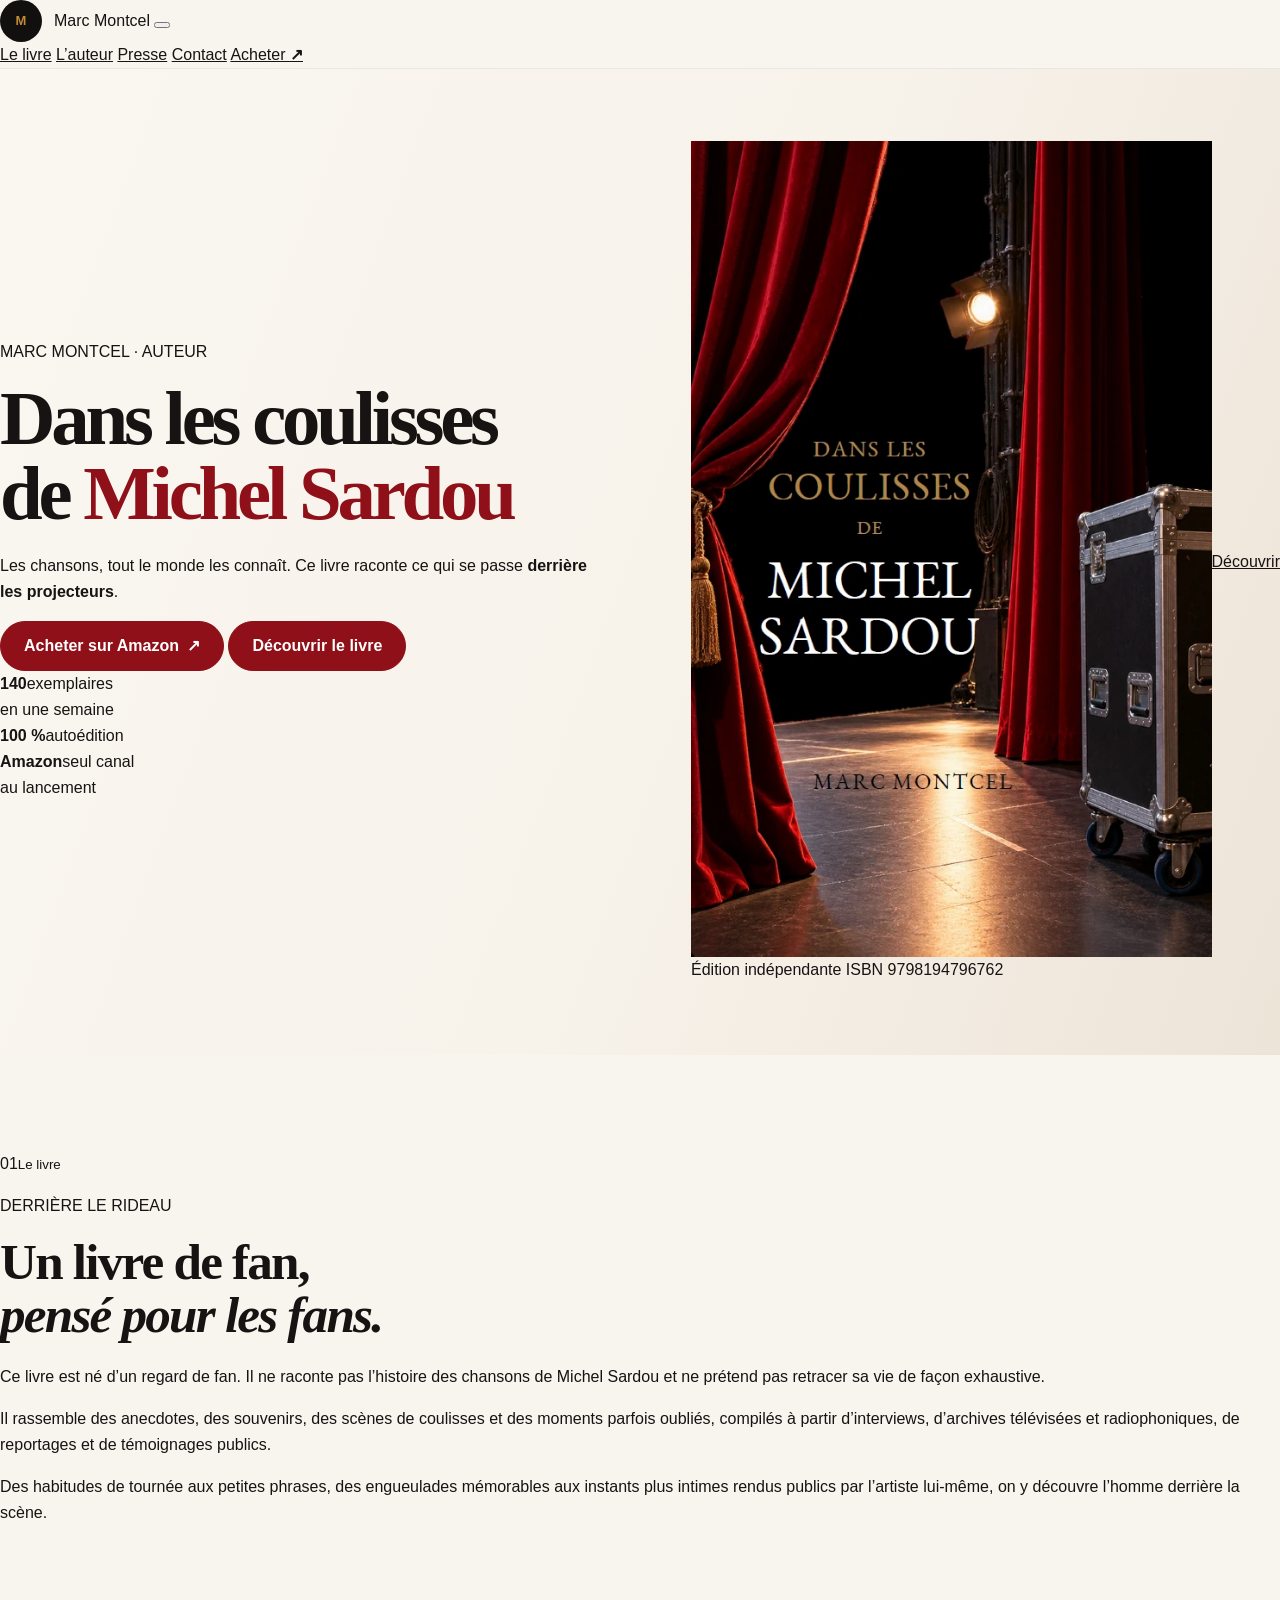
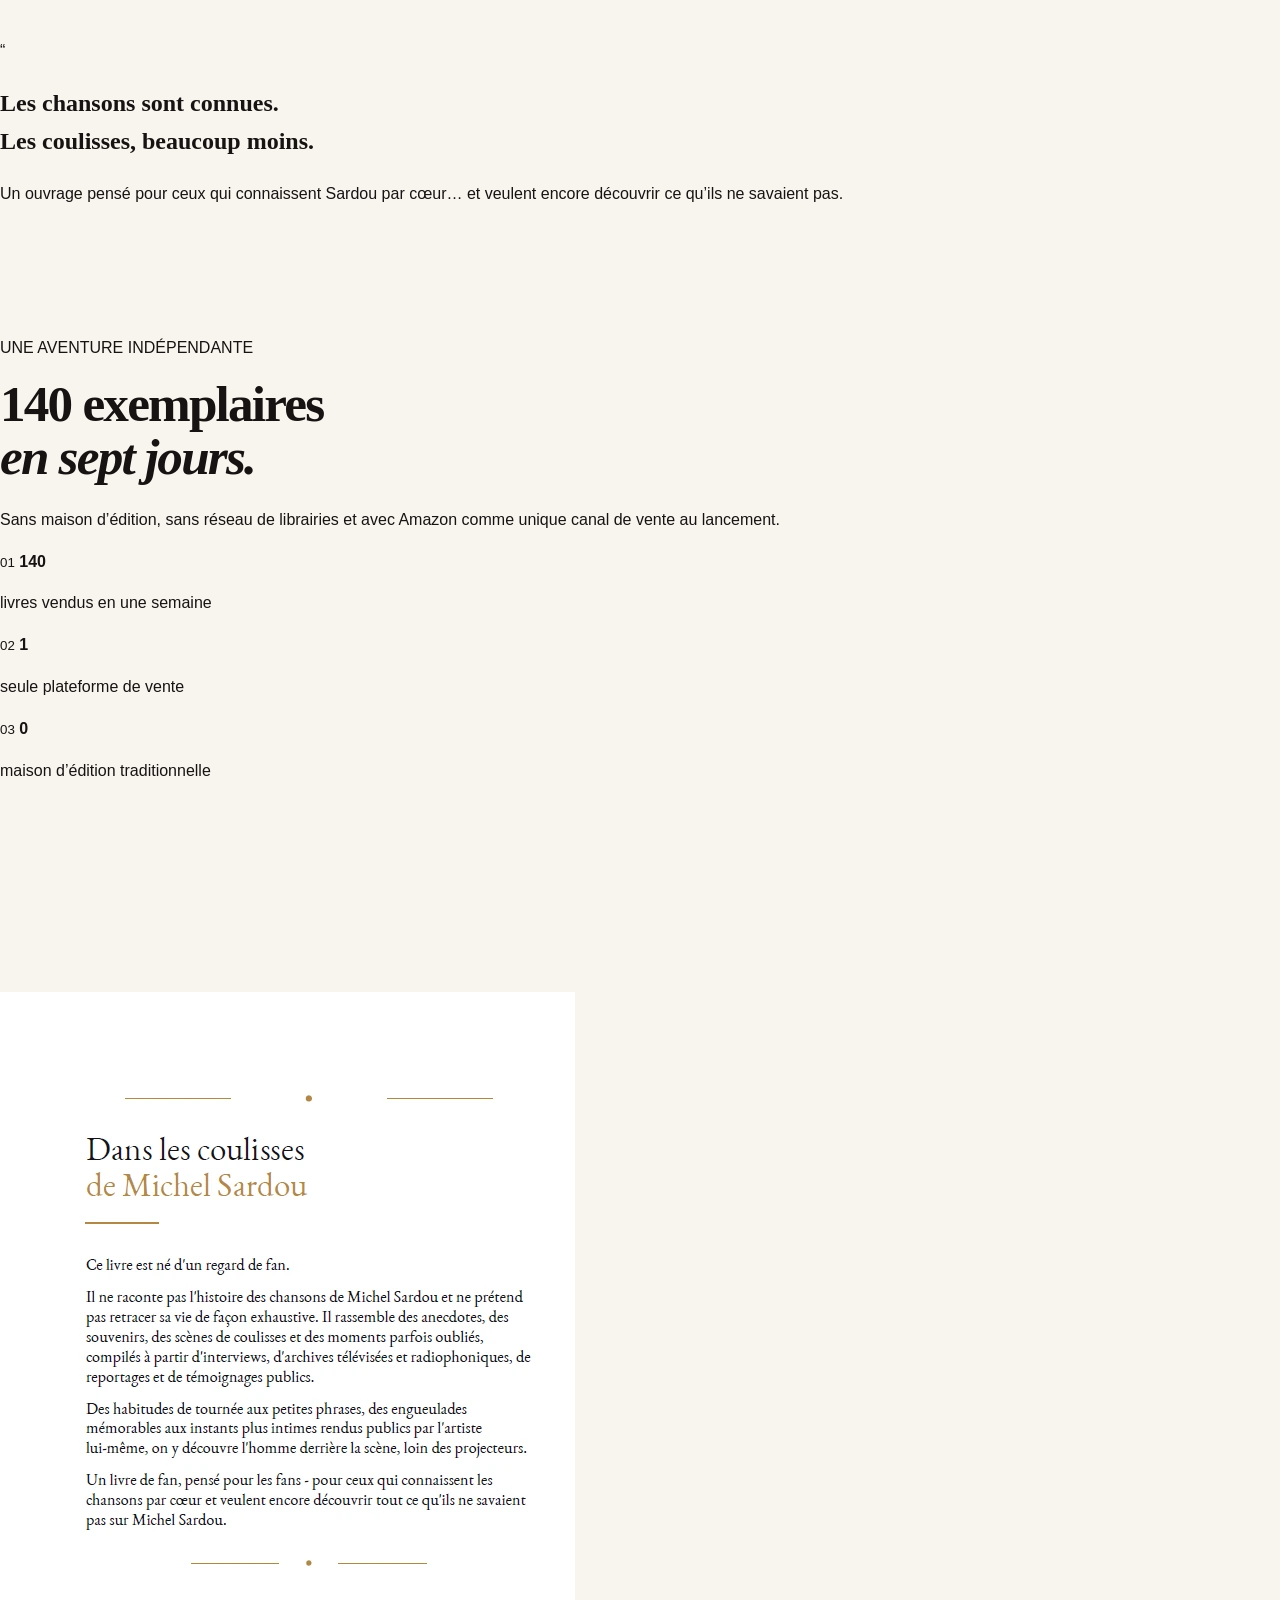
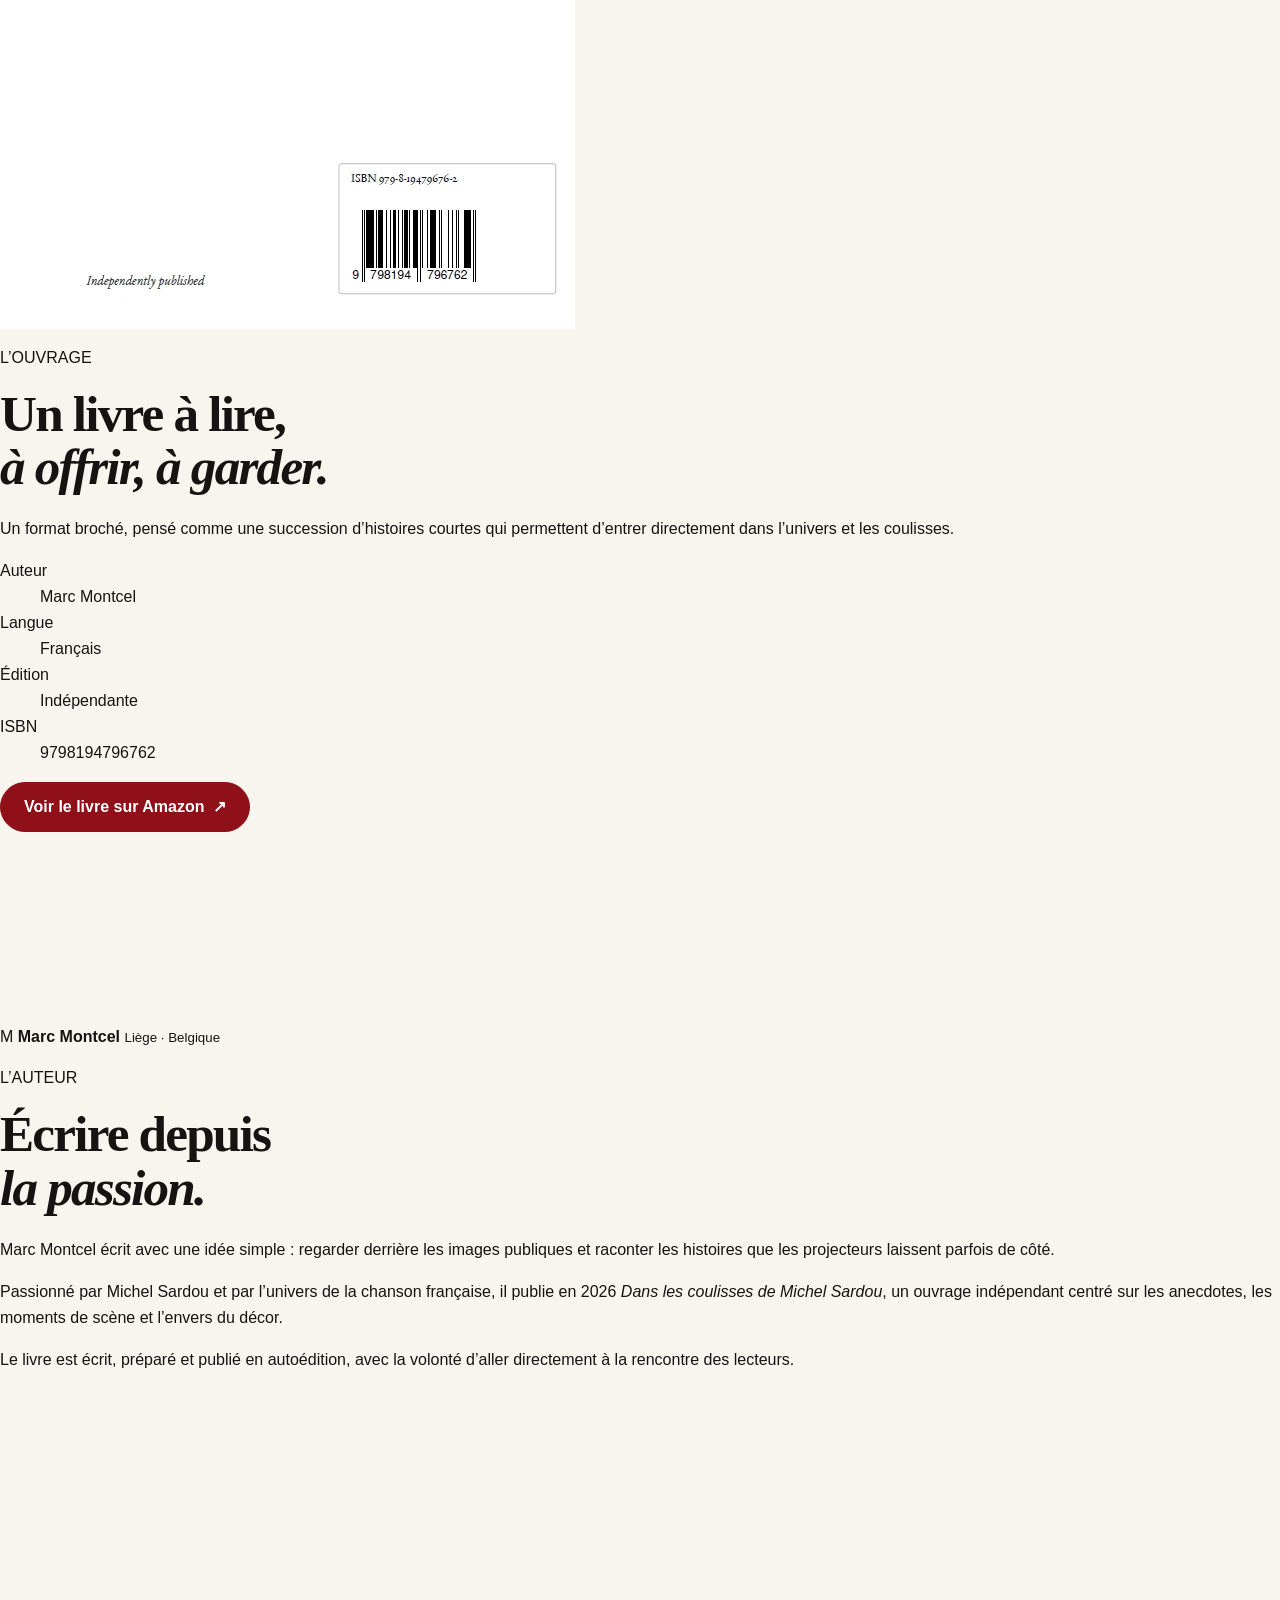
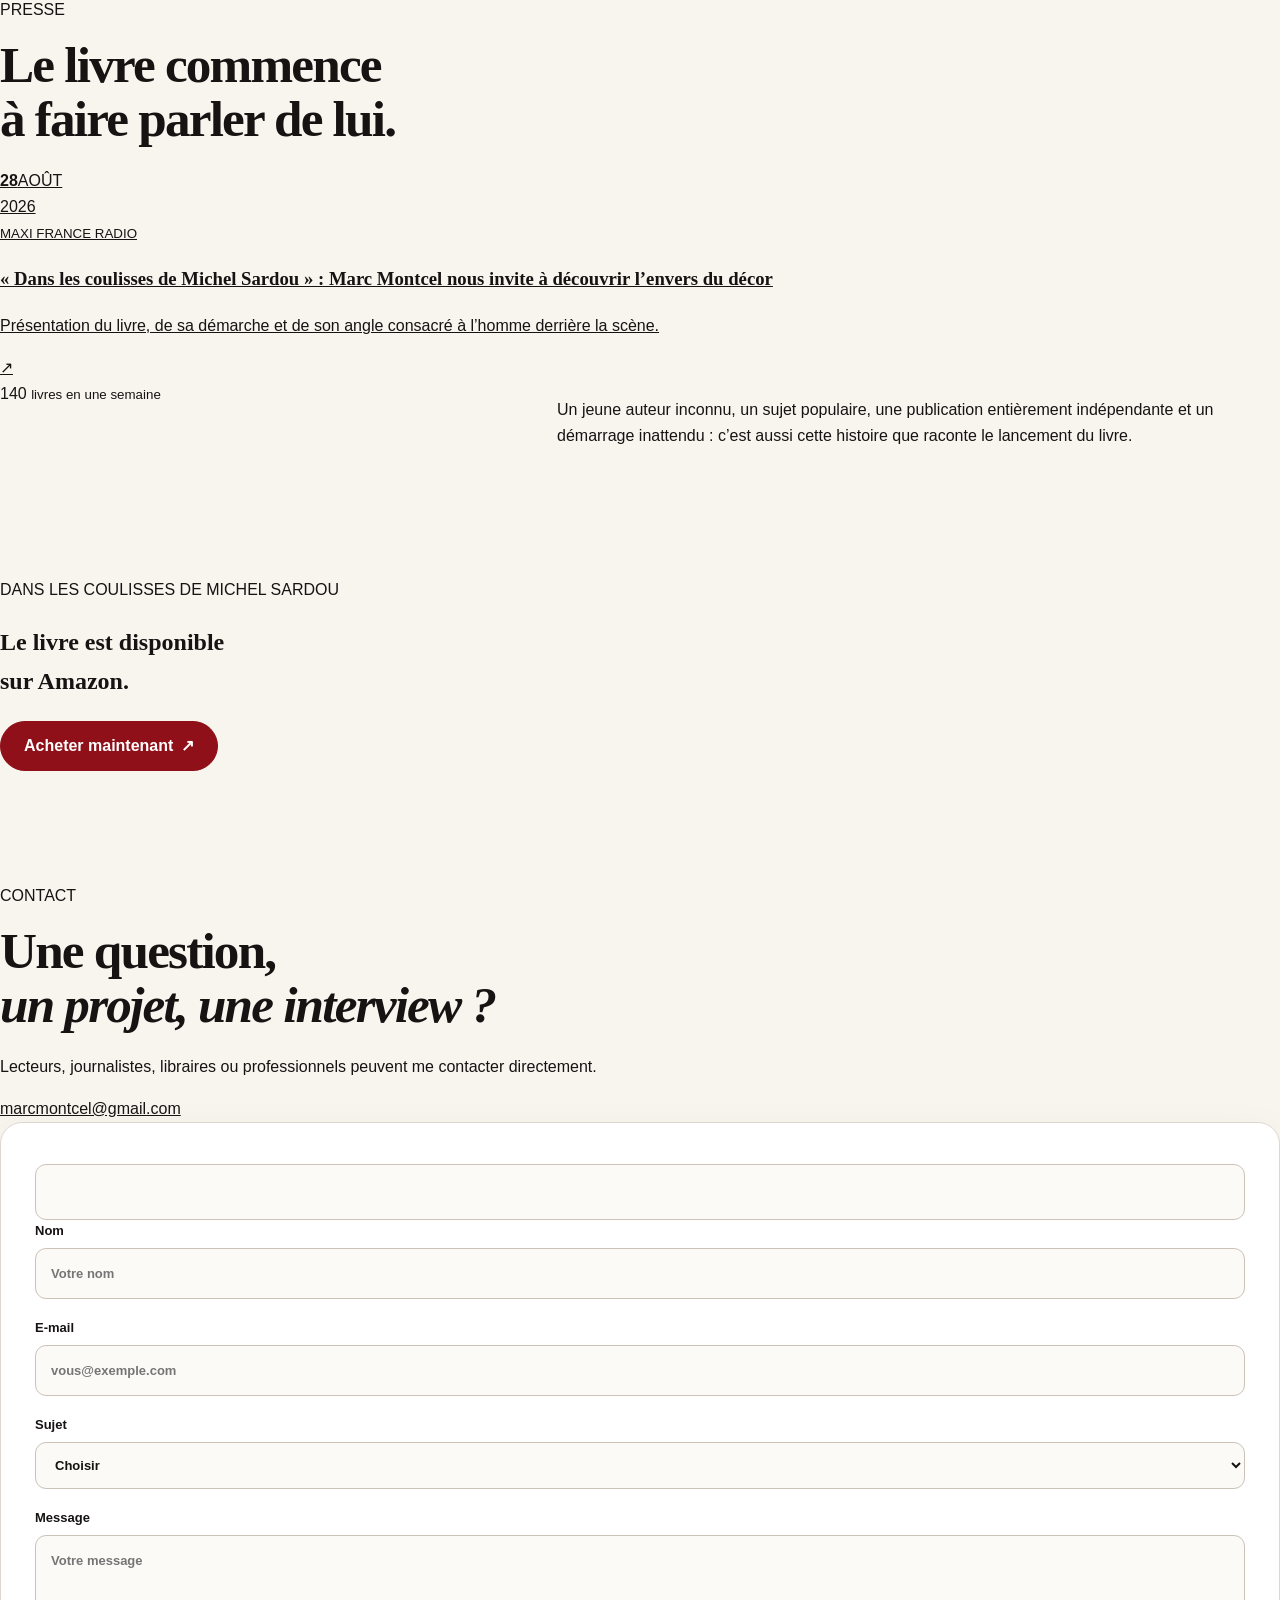
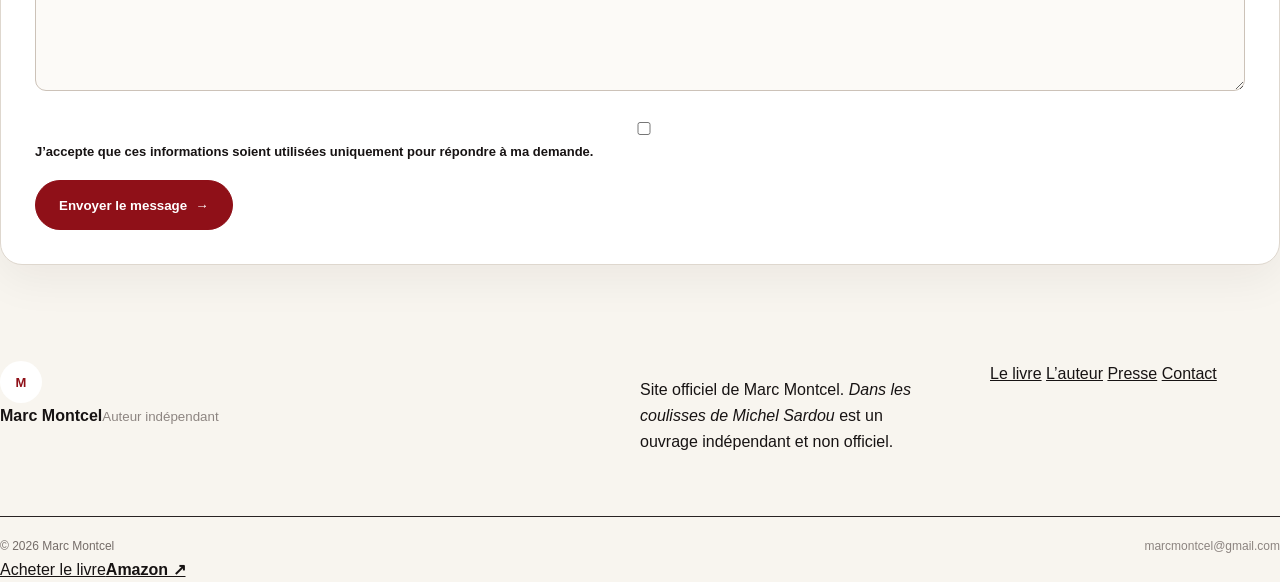
==== commit be749241: "Add files via upload" ====
--- a/index.html
+++ b/index.html
@@ -1,234 +1,294 @@
 <!doctype html>
 <html lang="fr">
 <head>
-<meta charset="utf-8">
-<meta name="viewport" content="width=device-width,initial-scale=1">
-<title>Marc Montcel — Dans les coulisses de Michel Sardou</title>
-<meta name="description" content="Site officiel de Marc Montcel, auteur de « Dans les coulisses de Michel Sardou », un ouvrage indépendant consacré aux anecdotes et à l’envers du décor.">
-<meta name="robots" content="index,follow,max-image-preview:large">
-<link rel="canonical" href="https://marcmontcel.be/">
-<meta name="theme-color" content="#090707">
-<meta property="og:locale" content="fr_BE">
-<meta property="og:type" content="website">
-<meta property="og:site_name" content="Marc Montcel">
-<meta property="og:title" content="Marc Montcel — Dans les coulisses de Michel Sardou">
-<meta property="og:description" content="Site officiel de Marc Montcel, auteur de « Dans les coulisses de Michel Sardou », un ouvrage indépendant consacré aux anecdotes et à l’envers du décor.">
-<meta property="og:url" content="https://marcmontcel.be/">
-<meta property="og:image" content="https://marcmontcel.be/img/og.jpg">
-<meta property="og:image:width" content="1200">
-<meta property="og:image:height" content="630">
-<meta name="twitter:card" content="summary_large_image">
-
-<link rel="icon" href="img/favicon.svg" type="image/svg+xml">
-<link rel="preload" href="img/couverture.webp" as="image">
-<link rel="stylesheet" href="css/style.css">
-<script defer src="js/main.js"></script>
-
-<script type="application/ld+json">{"@context": "https://schema.org", "@graph": [{"@type": "WebSite", "@id": "https://marcmontcel.be/#website", "url": "https://marcmontcel.be/", "name": "Marc Montcel", "inLanguage": "fr-BE"}, {"@type": "Person", "@id": "https://marcmontcel.be/#person", "name": "Marc Montcel", "url": "https://marcmontcel.be/", "jobTitle": "Auteur", "email": "mailto:marcmontcel@gmail.com"}, {"@type": "Book", "@id": "https://marcmontcel.be/livre.html#book", "name": "Dans les coulisses de Michel Sardou", "isbn": "9798194796762", "author": {"@id": "https://marcmontcel.be/#person"}, "inLanguage": "fr", "bookFormat": "https://schema.org/Paperback", "image": "https://marcmontcel.be/img/couverture.webp", "url": "https://marcmontcel.be/livre.html", "potentialAction": {"@type": "BuyAction", "target": "https://www.amazon.fr/dp/B0HGGFF3XF"}}]}</script>
+  <meta charset="utf-8">
+  <meta name="viewport" content="width=device-width,initial-scale=1">
+  <title>Marc Montcel — Dans les coulisses de Michel Sardou</title>
+  <meta name="description" content="Site officiel de Marc Montcel, auteur de « Dans les coulisses de Michel Sardou », un livre indépendant consacré aux anecdotes et à l’homme derrière les projecteurs.">
+  <meta name="robots" content="index,follow,max-image-preview:large">
+  <link rel="canonical" href="https://marcmontcel.be/">
+  <link rel="icon" href="img/favicon.svg" type="image/svg+xml">
+  <meta name="theme-color" content="#0b0b0b">
+
+  <meta property="og:locale" content="fr_BE">
+  <meta property="og:type" content="website">
+  <meta property="og:site_name" content="Marc Montcel">
+  <meta property="og:title" content="Marc Montcel — Dans les coulisses de Michel Sardou">
+  <meta property="og:description" content="Un livre de fan, pensé pour les fans. Découvrez l’homme derrière la scène.">
+  <meta property="og:url" content="https://marcmontcel.be/">
+  <meta property="og:image" content="https://marcmontcel.be/img/og.jpg">
+  <meta name="twitter:card" content="summary_large_image">
+
+  <link rel="preconnect" href="https://fonts.googleapis.com">
+  <link rel="preconnect" href="https://fonts.gstatic.com" crossorigin>
+  <link href="https://fonts.googleapis.com/css2?family=DM+Sans:wght@400;500;600;700&family=Libre+Caslon+Display&display=swap" rel="stylesheet">
+  <link rel="stylesheet" href="css/style.css">
+  <script defer src="js/main.js"></script>
+  <script type="application/ld+json">{"@context": "https://schema.org", "@graph": [{"@type": "WebSite", "@id": "https://marcmontcel.be/#website", "url": "https://marcmontcel.be/", "name": "Marc Montcel", "inLanguage": "fr-BE"}, {"@type": "Person", "@id": "https://marcmontcel.be/#marc-montcel", "name": "Marc Montcel", "url": "https://marcmontcel.be/", "jobTitle": "Auteur", "email": "mailto:marcmontcel@gmail.com"}, {"@type": "Book", "@id": "https://marcmontcel.be/#book", "name": "Dans les coulisses de Michel Sardou", "isbn": "9798194796762", "author": {"@id": "https://marcmontcel.be/#marc-montcel"}, "inLanguage": "fr", "bookFormat": "https://schema.org/Paperback", "image": "https://marcmontcel.be/img/couverture.webp", "url": "https://marcmontcel.be/#livre", "potentialAction": {"@type": "BuyAction", "target": "https://www.amazon.fr/dp/B0HGGFF3XF"}}]}</script>
 </head>
-<body class="page-home">
-<a class="skip-link" href="#main">Aller au contenu</a>
+<body>
+<a class="skip" href="#main">Aller au contenu</a>
 
 <header class="site-header" data-header>
-  <div class="container nav-inner">
-    <a class="brand" href="index.html" aria-label="Marc Montcel — Accueil">
-      <span class="brand-sign">M</span>
-      <span class="brand-copy">
-        <strong>Marc Montcel</strong>
-        <small>Auteur</small>
-      </span>
+  <div class="wrap nav">
+    <a class="brand" href="#accueil" aria-label="Marc Montcel, retour en haut">
+      <span class="brand-monogram">M</span>
+      <span class="brand-name">Marc Montcel</span>
     </a>
 
-    <button class="nav-toggle" type="button" aria-label="Ouvrir le menu" aria-expanded="false" data-nav-toggle>
+    <button class="nav-toggle" type="button" aria-label="Ouvrir le menu" aria-expanded="false" data-toggle>
       <span></span><span></span><span></span>
     </button>
 
-    <nav class="nav-links" data-nav>
-      <a href="index.html">Accueil</a>
-      <a href="livre.html">Le livre</a>
-      <a href="auteur.html">L’auteur</a>
-      <a href="presse.html">Presse</a>
-      <a href="contact.html">Contact</a>
-      <a class="nav-buy" href="https://www.amazon.fr/dp/B0HGGFF3XF" target="_blank" rel="noopener">Acheter <span>→</span></a>
+    <nav class="menu" data-menu>
+      <a href="#livre">Le livre</a>
+      <a href="#auteur">L’auteur</a>
+      <a href="#presse">Presse</a>
+      <a href="#contact">Contact</a>
+      <a class="menu-buy" href="https://www.amazon.fr/dp/B0HGGFF3XF" target="_blank" rel="noopener">Acheter <b>↗</b></a>
     </nav>
   </div>
 </header>
 
 <main id="main">
-<section class="hero hero-home">
-  <div class="hero-atmosphere" aria-hidden="true"></div>
-  <div class="container hero-layout">
-    <div class="hero-copy reveal">
-      <div class="eyebrow"><span></span>NOUVEAUTÉ 2026</div>
-      <h1>Dans les coulisses<br>de <em>Michel Sardou</em></h1>
-      <p class="hero-deck">Les chansons, tout le monde les connaît. Ce livre raconte ce qui se passe <strong>derrière le rideau</strong>.</p>
-
-      <div class="hero-actions">
-        <a class="button button-gold" href="https://www.amazon.fr/dp/B0HGGFF3XF" target="_blank" rel="noopener">
-          <span>Acheter sur Amazon</span><b>→</b>
-        </a>
-        <a class="button button-quiet" href="livre.html">Découvrir le livre</a>
-      </div>
-
-      <div class="hero-proof">
-        <div><strong>140</strong><span>exemplaires<br>en 7 jours</span></div>
-        <i></i>
-        <div><strong>100%</strong><span>autoédité</span></div>
-        <i></i>
-        <div><strong>1</strong><span>seul canal<br>au lancement</span></div>
-      </div>
-    </div>
-
-    <div class="hero-book reveal delay-1">
-      <div class="book-glow"></div>
-      <div class="book-frame">
-        <span class="frame-line frame-top"></span>
-        <span class="frame-line frame-right"></span>
-        <span class="frame-line frame-bottom"></span>
-        <span class="frame-line frame-left"></span>
-        <a href="https://www.amazon.fr/dp/B0HGGFF3XF" target="_blank" rel="noopener">
-          <img src="img/couverture.webp" alt="Couverture du livre Dans les coulisses de Michel Sardou de Marc Montcel" width="604" height="947">
-        </a>
-      </div>
-      <div class="book-caption">
-        <span>Marc Montcel</span>
-        <small>Ouvrage indépendant · ISBN 9798194796762</small>
-      </div>
+  <section class="hero" id="accueil">
+    <div class="hero-bg"></div>
+    <div class="wrap hero-grid">
+      <div class="hero-copy reveal">
+        <p class="overline">MARC MONTCEL · AUTEUR</p>
+        <h1>Dans les coulisses<br>de <em>Michel Sardou</em></h1>
+        <p class="hero-lead">Les chansons, tout le monde les connaît. Ce livre raconte ce qui se passe <strong>derrière les projecteurs</strong>.</p>
+
+        <div class="hero-actions">
+          <a class="btn btn-primary" href="https://www.amazon.fr/dp/B0HGGFF3XF" target="_blank" rel="noopener">Acheter sur Amazon <span>↗</span></a>
+          <a class="btn btn-ghost" href="#livre">Découvrir le livre</a>
+        </div>
+
+        <div class="hero-facts">
+          <div><strong>140</strong><span>exemplaires<br>en une semaine</span></div>
+          <div><strong>100 %</strong><span>autoédition</span></div>
+          <div><strong>Amazon</strong><span>seul canal<br>au lancement</span></div>
+        </div>
+      </div>
+
+      <div class="hero-visual reveal delay">
+        <div class="book-shell">
+          <span class="book-aura"></span>
+          <img src="img/couverture.webp" alt="Couverture de Dans les coulisses de Michel Sardou, de Marc Montcel" width="604" height="947">
+        </div>
+        <div class="book-meta">
+          <span>Édition indépendante</span>
+          <span>ISBN 9798194796762</span>
+        </div>
+      </div>
+    </div>
+    <a class="scroll" href="#livre" aria-label="Continuer">
+      <span>Découvrir</span><i></i>
+    </a>
+  </section>
+
+  <section class="section light" id="livre">
+    <div class="wrap intro-grid">
+      <div class="section-number reveal">
+        <span>01</span><i></i><small>Le livre</small>
+      </div>
+
+      <div class="intro-title reveal delay">
+        <p class="eyebrow">DERRIÈRE LE RIDEAU</p>
+        <h2>Un livre de fan,<br><em>pensé pour les fans.</em></h2>
+      </div>
+
+      <div class="intro-copy reveal delay2">
+        <p class="first">Ce livre est né d’un regard de fan. Il ne raconte pas l’histoire des chansons de Michel Sardou et ne prétend pas retracer sa vie de façon exhaustive.</p>
+        <p>Il rassemble des anecdotes, des souvenirs, des scènes de coulisses et des moments parfois oubliés, compilés à partir d’interviews, d’archives télévisées et radiophoniques, de reportages et de témoignages publics.</p>
+        <p>Des habitudes de tournée aux petites phrases, des engueulades mémorables aux instants plus intimes rendus publics par l’artiste lui-même, on y découvre l’homme derrière la scène.</p>
+      </div>
+    </div>
+  </section>
+
+  <section class="manifesto">
+    <div class="wrap manifesto-inner reveal">
+      <span class="quote">“</span>
+      <h2>Les chansons sont connues.<br>Les coulisses, beaucoup moins.</h2>
+      <p>Un ouvrage pensé pour ceux qui connaissent Sardou par cœur… et veulent encore découvrir ce qu’ils ne savaient pas.</p>
+    </div>
+  </section>
+
+  <section class="section cream">
+    <div class="wrap sales-grid">
+      <div class="sales-copy reveal">
+        <p class="eyebrow">UNE AVENTURE INDÉPENDANTE</p>
+        <h2>140 exemplaires<br><em>en sept jours.</em></h2>
+        <p>Sans maison d’édition, sans réseau de librairies et avec Amazon comme unique canal de vente au lancement.</p>
+      </div>
+
+      <div class="sales-list reveal delay">
+        <article>
+          <small>01</small>
+          <strong>140</strong>
+          <p>livres vendus en une semaine</p>
+        </article>
+        <article>
+          <small>02</small>
+          <strong>1</strong>
+          <p>seule plateforme de vente</p>
+        </article>
+        <article>
+          <small>03</small>
+          <strong>0</strong>
+          <p>maison d’édition traditionnelle</p>
+        </article>
+      </div>
+    </div>
+  </section>
+
+  <section class="section object">
+    <div class="wrap object-grid">
+      <div class="object-image reveal">
+        <div class="image-frame">
+          <img src="img/quatrieme.webp" alt="Quatrième de couverture de Dans les coulisses de Michel Sardou" width="575" height="937" loading="lazy">
+        </div>
+      </div>
+      <div class="object-copy reveal delay">
+        <p class="eyebrow">L’OUVRAGE</p>
+        <h2>Un livre à lire,<br><em>à offrir, à garder.</em></h2>
+        <p>Un format broché, pensé comme une succession d’histoires courtes qui permettent d’entrer directement dans l’univers et les coulisses.</p>
+
+        <dl class="facts">
+          <div><dt>Auteur</dt><dd>Marc Montcel</dd></div>
+          <div><dt>Langue</dt><dd>Français</dd></div>
+          <div><dt>Édition</dt><dd>Indépendante</dd></div>
+          <div><dt>ISBN</dt><dd>9798194796762</dd></div>
+        </dl>
+
+        <a class="btn btn-dark" href="https://www.amazon.fr/dp/B0HGGFF3XF" target="_blank" rel="noopener">Voir le livre sur Amazon <span>↗</span></a>
+      </div>
+    </div>
+  </section>
+
+  <section class="section author" id="auteur">
+    <div class="wrap author-grid">
+      <div class="author-card reveal">
+        <span class="author-m">M</span>
+        <strong>Marc Montcel</strong>
+        <small>Liège · Belgique</small>
+      </div>
+
+      <div class="author-copy reveal delay">
+        <p class="eyebrow">L’AUTEUR</p>
+        <h2>Écrire depuis<br><em>la passion.</em></h2>
+        <p class="author-lead">Marc Montcel écrit avec une idée simple : regarder derrière les images publiques et raconter les histoires que les projecteurs laissent parfois de côté.</p>
+        <p>Passionné par Michel Sardou et par l’univers de la chanson française, il publie en 2026 <em>Dans les coulisses de Michel Sardou</em>, un ouvrage indépendant centré sur les anecdotes, les moments de scène et l’envers du décor.</p>
+        <p>Le livre est écrit, préparé et publié en autoédition, avec la volonté d’aller directement à la rencontre des lecteurs.</p>
+      </div>
+    </div>
+  </section>
+
+  <section class="section press" id="presse">
+    <div class="wrap">
+      <div class="press-heading reveal">
+        <div>
+          <p class="eyebrow">PRESSE</p>
+          <h2>Le livre commence<br>à faire parler de lui.</h2>
+        </div>
+      </div>
+
+      <a class="press-card reveal delay" href="https://www.maxifrance.radio/dans-les-coulisses-de-michel-sardou/" target="_blank" rel="noopener">
+        <div class="press-date"><strong>28</strong><span>AOÛT<br>2026</span></div>
+        <div class="press-copy">
+          <small>MAXI FRANCE RADIO</small>
+          <h3>« Dans les coulisses de Michel Sardou » : Marc Montcel nous invite à découvrir l’envers du décor</h3>
+          <p>Présentation du livre, de sa démarche et de son angle consacré à l’homme derrière la scène.</p>
+        </div>
+        <span class="press-arrow">↗</span>
+      </a>
+
+      <div class="media-angle reveal">
+        <div>
+          <span class="angle-number">140</span>
+          <small>livres en une semaine</small>
+        </div>
+        <p>Un jeune auteur inconnu, un sujet populaire, une publication entièrement indépendante et un démarrage inattendu : c’est aussi cette histoire que raconte le lancement du livre.</p>
+      </div>
+    </div>
+  </section>
+
+  <section class="buy-band">
+    <div class="buy-band-bg"></div>
+    <div class="wrap buy-band-inner reveal">
+      <p class="overline">DANS LES COULISSES DE MICHEL SARDOU</p>
+      <h2>Le livre est disponible<br>sur Amazon.</h2>
+      <a class="btn btn-primary" href="https://www.amazon.fr/dp/B0HGGFF3XF" target="_blank" rel="noopener">Acheter maintenant <span>↗</span></a>
+    </div>
+  </section>
+
+  <section class="section contact" id="contact">
+    <div class="wrap contact-grid">
+      <div class="contact-copy reveal">
+        <p class="eyebrow">CONTACT</p>
+        <h2>Une question,<br><em>un projet, une interview ?</em></h2>
+        <p>Lecteurs, journalistes, libraires ou professionnels peuvent me contacter directement.</p>
+        <a class="mail-link" href="mailto:marcmontcel@gmail.com">marcmontcel@gmail.com</a>
+      </div>
+
+      <form class="contact-form reveal delay" action="https://formsubmit.co/marcmontcel@gmail.com" method="POST">
+        <input type="hidden" name="_subject" value="Nouveau message depuis marcmontcel.be">
+        <input type="hidden" name="_next" value="https://marcmontcel.be/#contact">
+        <input type="hidden" name="_template" value="table">
+        <input type="text" name="_honey" class="hp" tabindex="-1" autocomplete="off">
+
+        <label>Nom
+          <input type="text" name="Nom" required autocomplete="name" placeholder="Votre nom">
+        </label>
+        <label>E-mail
+          <input type="email" name="Email" required autocomplete="email" placeholder="vous@exemple.com">
+        </label>
+        <label>Sujet
+          <select name="Sujet" required>
+            <option value="">Choisir</option>
+            <option>Question sur le livre</option>
+            <option>Demande presse / interview</option>
+            <option>Librairie / distribution</option>
+            <option>Autre</option>
+          </select>
+        </label>
+        <label>Message
+          <textarea name="Message" rows="6" required placeholder="Votre message"></textarea>
+        </label>
+
+        <label class="consent">
+          <input type="checkbox" required>
+          <span>J’accepte que ces informations soient utilisées uniquement pour répondre à ma demande.</span>
+        </label>
+
+        <button class="btn btn-dark submit" type="submit">Envoyer le message <span>→</span></button>
+      </form>
+    </div>
+  </section>
+</main>
+
+<footer class="footer">
+  <div class="wrap footer-grid">
+    <div class="footer-brand">
+      <span class="brand-monogram">M</span>
+      <div><strong>Marc Montcel</strong><small>Auteur indépendant</small></div>
+    </div>
+    <p>Site officiel de Marc Montcel. <em>Dans les coulisses de Michel Sardou</em> est un ouvrage indépendant et non officiel.</p>
+    <div class="footer-links">
+      <a href="#livre">Le livre</a>
+      <a href="#auteur">L’auteur</a>
+      <a href="#presse">Presse</a>
+      <a href="#contact">Contact</a>
     </div>
   </div>
-  <a class="scroll-cue" href="#histoire"><span>Découvrir</span><i></i></a>
-</section>
-
-<section class="section story-section" id="histoire">
-  <div class="container editorial-grid">
-    <div class="section-index reveal">
-      <span>01</span>
-      <i></i>
-      <small>Le projet</small>
-    </div>
-    <div class="editorial-heading reveal delay-1">
-      <p class="eyebrow dark"><span></span>DERRIÈRE LE RIDEAU</p>
-      <h2>Un livre de fan,<br><em>pensé pour les fans.</em></h2>
-    </div>
-    <div class="editorial-copy reveal delay-2">
-      <p class="dropcap">Ce livre est né d’un regard de fan. Il ne retrace pas la carrière de Michel Sardou année après année : il choisit les histoires, les moments, les petites phrases et les scènes que l’on raconte rarement.</p>
-      <p>Des habitudes de tournée aux coulisses, des souvenirs publics aux anecdotes plus inattendues, l’objectif est de faire apparaître l’homme derrière le personnage.</p>
-      <a class="text-link" href="livre.html">Entrer dans le livre <span>↗</span></a>
-    </div>
-  </div>
-</section>
-
-<section class="quote-stage">
-  <div class="container quote-wrap reveal">
-    <span class="quote-mark">“</span>
-    <blockquote>Les chansons sont connues.<br>Les coulisses, beaucoup moins.</blockquote>
-    <p>55 chapitres courts pour aller directement à l’histoire, à l’anecdote, au détail qui raconte une personnalité.</p>
-  </div>
-</section>
-
-<section class="section launch-section">
-  <div class="container launch-layout">
-    <div class="launch-copy reveal">
-      <div class="section-index section-index-light"><span>02</span><i></i><small>Le lancement</small></div>
-      <p class="eyebrow light"><span></span>UNE AVENTURE INDÉPENDANTE</p>
-      <h2>140 livres vendus<br><em>en une semaine.</em></h2>
-      <p>Pas de maison d’édition. Pas de réseau de librairies. Un seul canal de vente : Amazon. Le démarrage a pourtant largement dépassé les attentes.</p>
-    </div>
-    <div class="numbers reveal delay-1">
-      <article><span>01</span><strong>140</strong><p>exemplaires vendus en 7 jours</p></article>
-      <article><span>02</span><strong>1</strong><p>plateforme de vente au lancement</p></article>
-      <article><span>03</span><strong>0</strong><p>maison d’édition traditionnelle</p></article>
-    </div>
-  </div>
-</section>
-
-<section class="section press-home">
-  <div class="container">
-    <div class="press-head reveal">
-      <div>
-        <p class="eyebrow dark"><span></span>PRESSE</p>
-        <h2>Le livre commence<br>à faire parler de lui.</h2>
-      </div>
-      <a class="text-link" href="presse.html">Espace presse <span>↗</span></a>
-    </div>
-
-    <a class="press-feature reveal delay-1" href="https://www.maxifrance.radio/dans-les-coulisses-de-michel-sardou/" target="_blank" rel="noopener">
-      <div class="press-meta">
-        <span>MAXI FRANCE RADIO</span>
-        <time>28.08.2026</time>
-      </div>
-      <div class="press-title">« Marc Montcel nous invite à découvrir l’envers du décor »</div>
-      <div class="press-arrow">↗</div>
-    </a>
-  </div>
-</section>
-
-<section class="section object-section">
-  <div class="container object-grid">
-    <div class="object-visual reveal">
-      <div class="back-frame">
-        <img src="img/quatrieme.webp" alt="Quatrième de couverture du livre" width="575" height="937" loading="lazy">
-      </div>
-    </div>
-    <div class="object-copy reveal delay-1">
-      <div class="section-index"><span>03</span><i></i><small>L’objet</small></div>
-      <p class="eyebrow dark"><span></span>LE LIVRE</p>
-      <h2>À lire,<br><em>à offrir, à garder.</em></h2>
-      <p>Un ouvrage broché conçu comme une succession de portes d’entrée dans l’univers de Michel Sardou.</p>
-      <dl class="book-data">
-        <div><dt>Auteur</dt><dd>Marc Montcel</dd></div>
-        <div><dt>Édition</dt><dd>Indépendante</dd></div>
-        <div><dt>ISBN</dt><dd>9798194796762</dd></div>
-        <div><dt>Disponibilité</dt><dd>Amazon</dd></div>
-      </dl>
-      <a class="button button-dark" href="https://www.amazon.fr/dp/B0HGGFF3XF" target="_blank" rel="noopener">Voir le livre sur Amazon <b>→</b></a>
-    </div>
-  </div>
-</section>
-
-<section class="final-cta">
-  <div class="final-bg"></div>
-  <div class="container final-inner reveal">
-    <p class="eyebrow light"><span></span>DANS LES COULISSES DE MICHEL SARDOU</p>
-    <h2>Le rideau s’ouvre ici.</h2>
-    <a class="button button-gold" href="https://www.amazon.fr/dp/B0HGGFF3XF" target="_blank" rel="noopener">Acheter le livre <b>→</b></a>
-  </div>
-</section>
-</main>
-
-<footer class="site-footer">
-  <div class="container footer-top">
-    <div class="footer-main">
-      <span class="footer-mark">M</span>
-      <div>
-        <strong>Marc Montcel</strong>
-        <p>Auteur de <em>Dans les coulisses de Michel Sardou</em>.</p>
-      </div>
-    </div>
-    <div class="footer-nav">
-      <div>
-        <span>Navigation</span>
-        <a href="livre.html">Le livre</a>
-        <a href="auteur.html">L’auteur</a>
-        <a href="presse.html">Presse</a>
-      </div>
-      <div>
-        <span>Contact</span>
-        <a href="mailto:marcmontcel@gmail.com">marcmontcel@gmail.com</a>
-        <a href="https://www.amazon.fr/dp/B0HGGFF3XF" target="_blank" rel="noopener">Amazon</a>
-      </div>
-    </div>
-  </div>
-  <div class="container footer-bottom">
+  <div class="wrap footer-bottom">
     <span>© <span data-year></span> Marc Montcel</span>
-    <span>Ouvrage indépendant et non officiel.</span>
-    <a href="mentions-legales.html">Mentions & confidentialité</a>
+    <a href="mailto:marcmontcel@gmail.com">marcmontcel@gmail.com</a>
   </div>
 </footer>
 
-<a class="mobile-buy" href="https://www.amazon.fr/dp/B0HGGFF3XF" target="_blank" rel="noopener">
-  <span>Acheter le livre</span><strong>Amazon →</strong>
+<a class="mobile-amazon" href="https://www.amazon.fr/dp/B0HGGFF3XF" target="_blank" rel="noopener">
+  <span>Acheter le livre</span><strong>Amazon ↗</strong>
 </a>
-
 </body>
-</html>+</html>
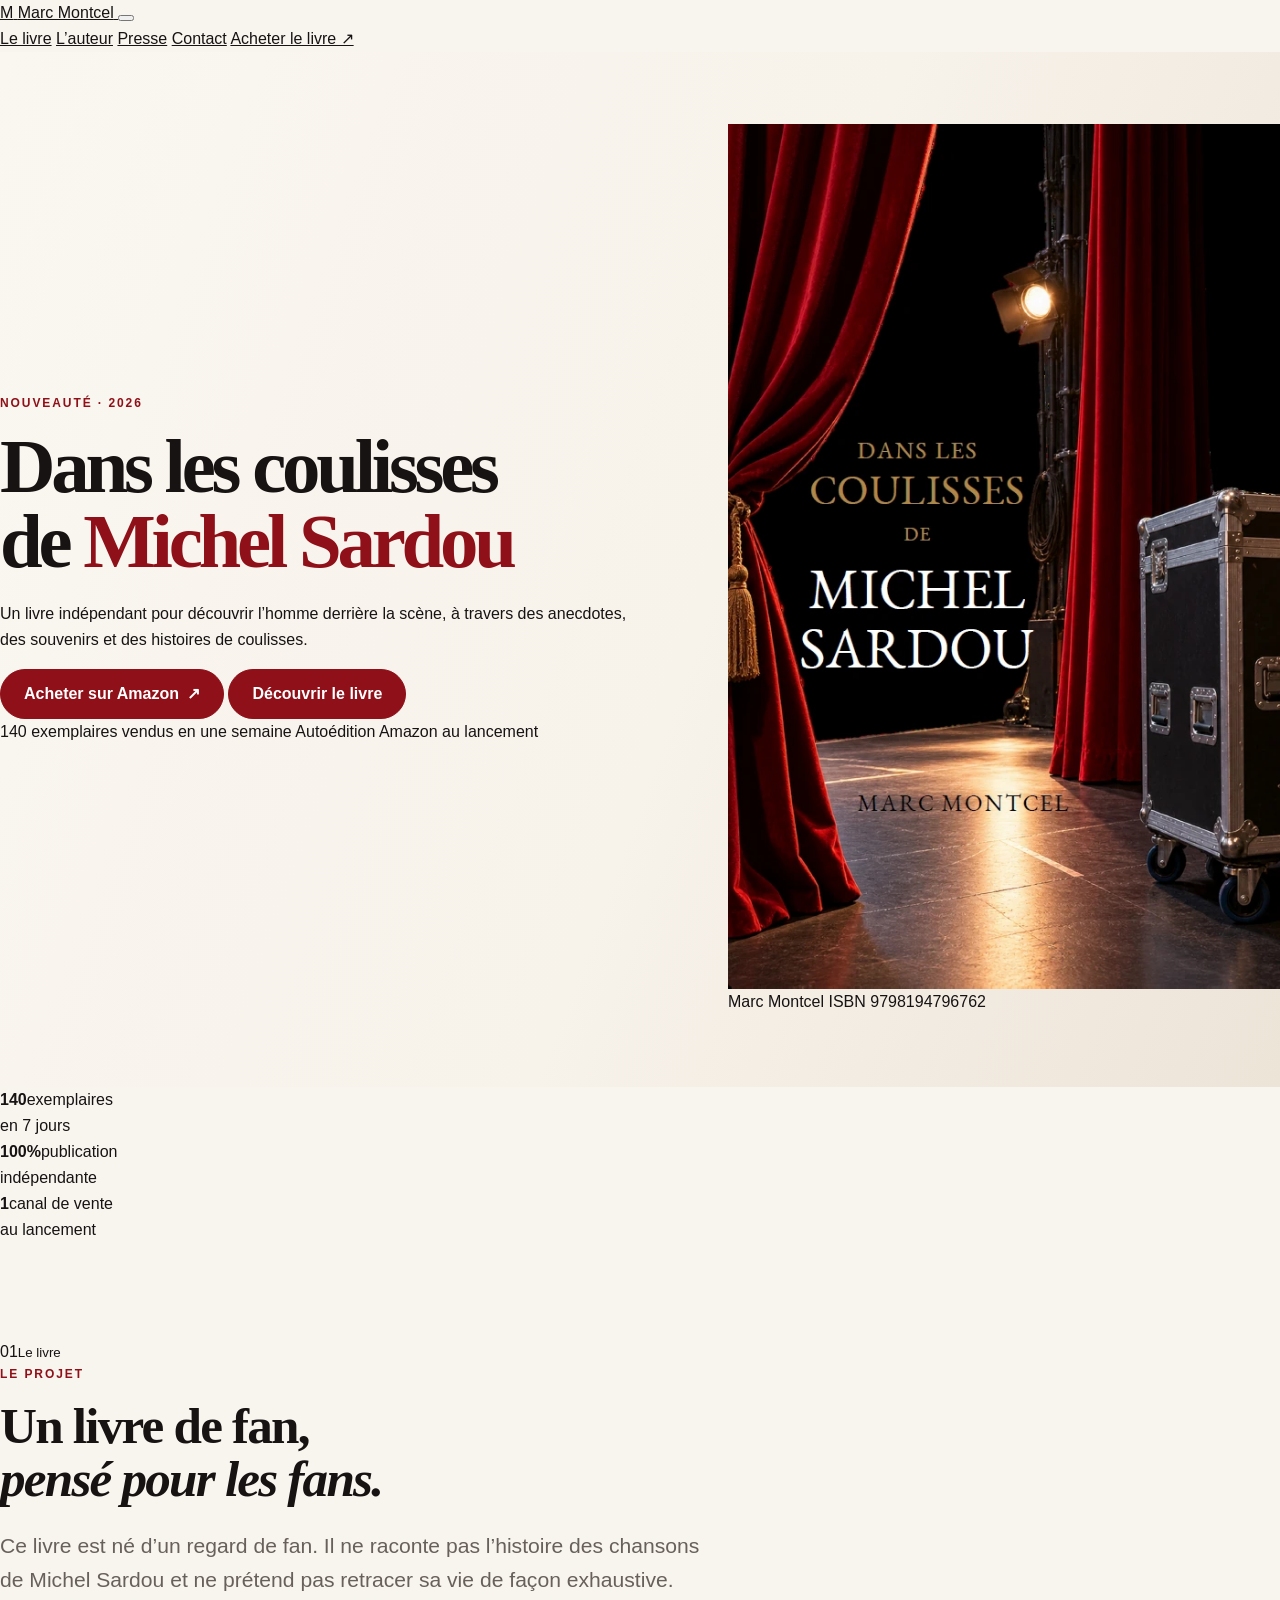
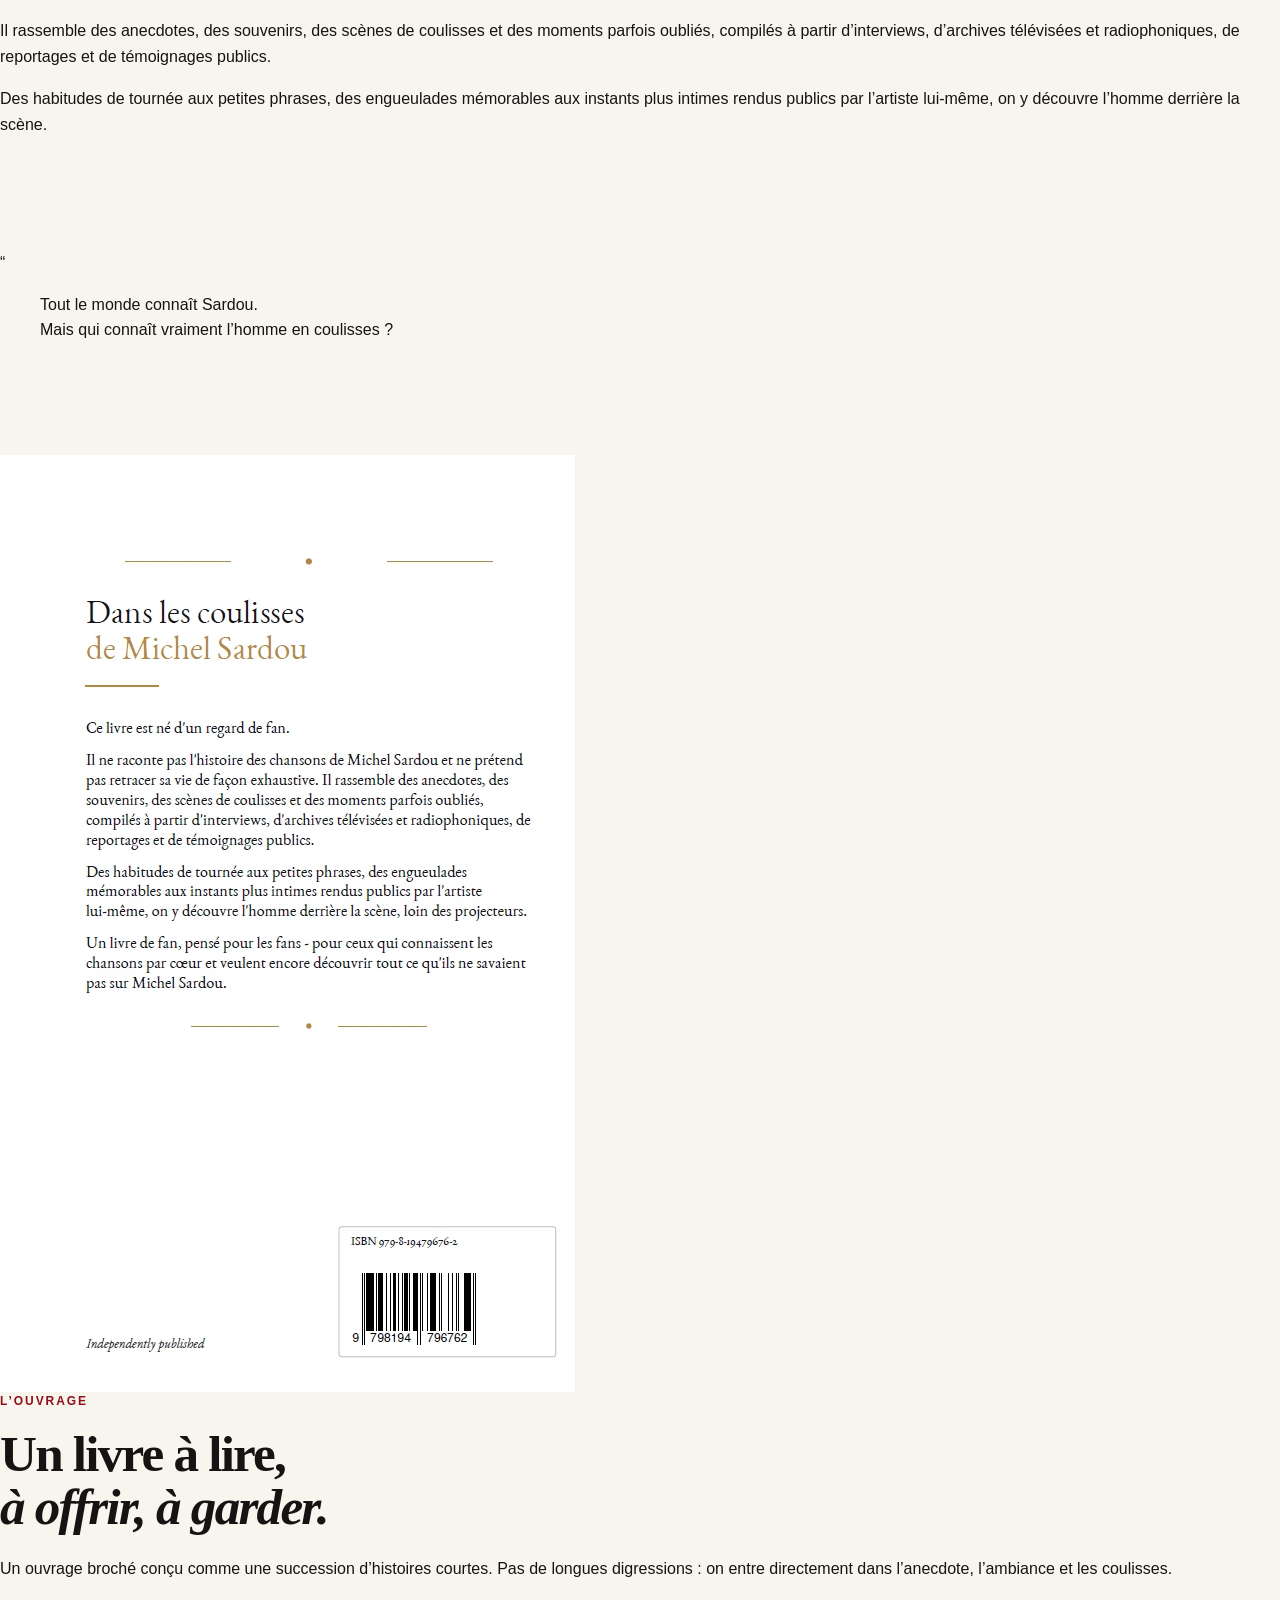
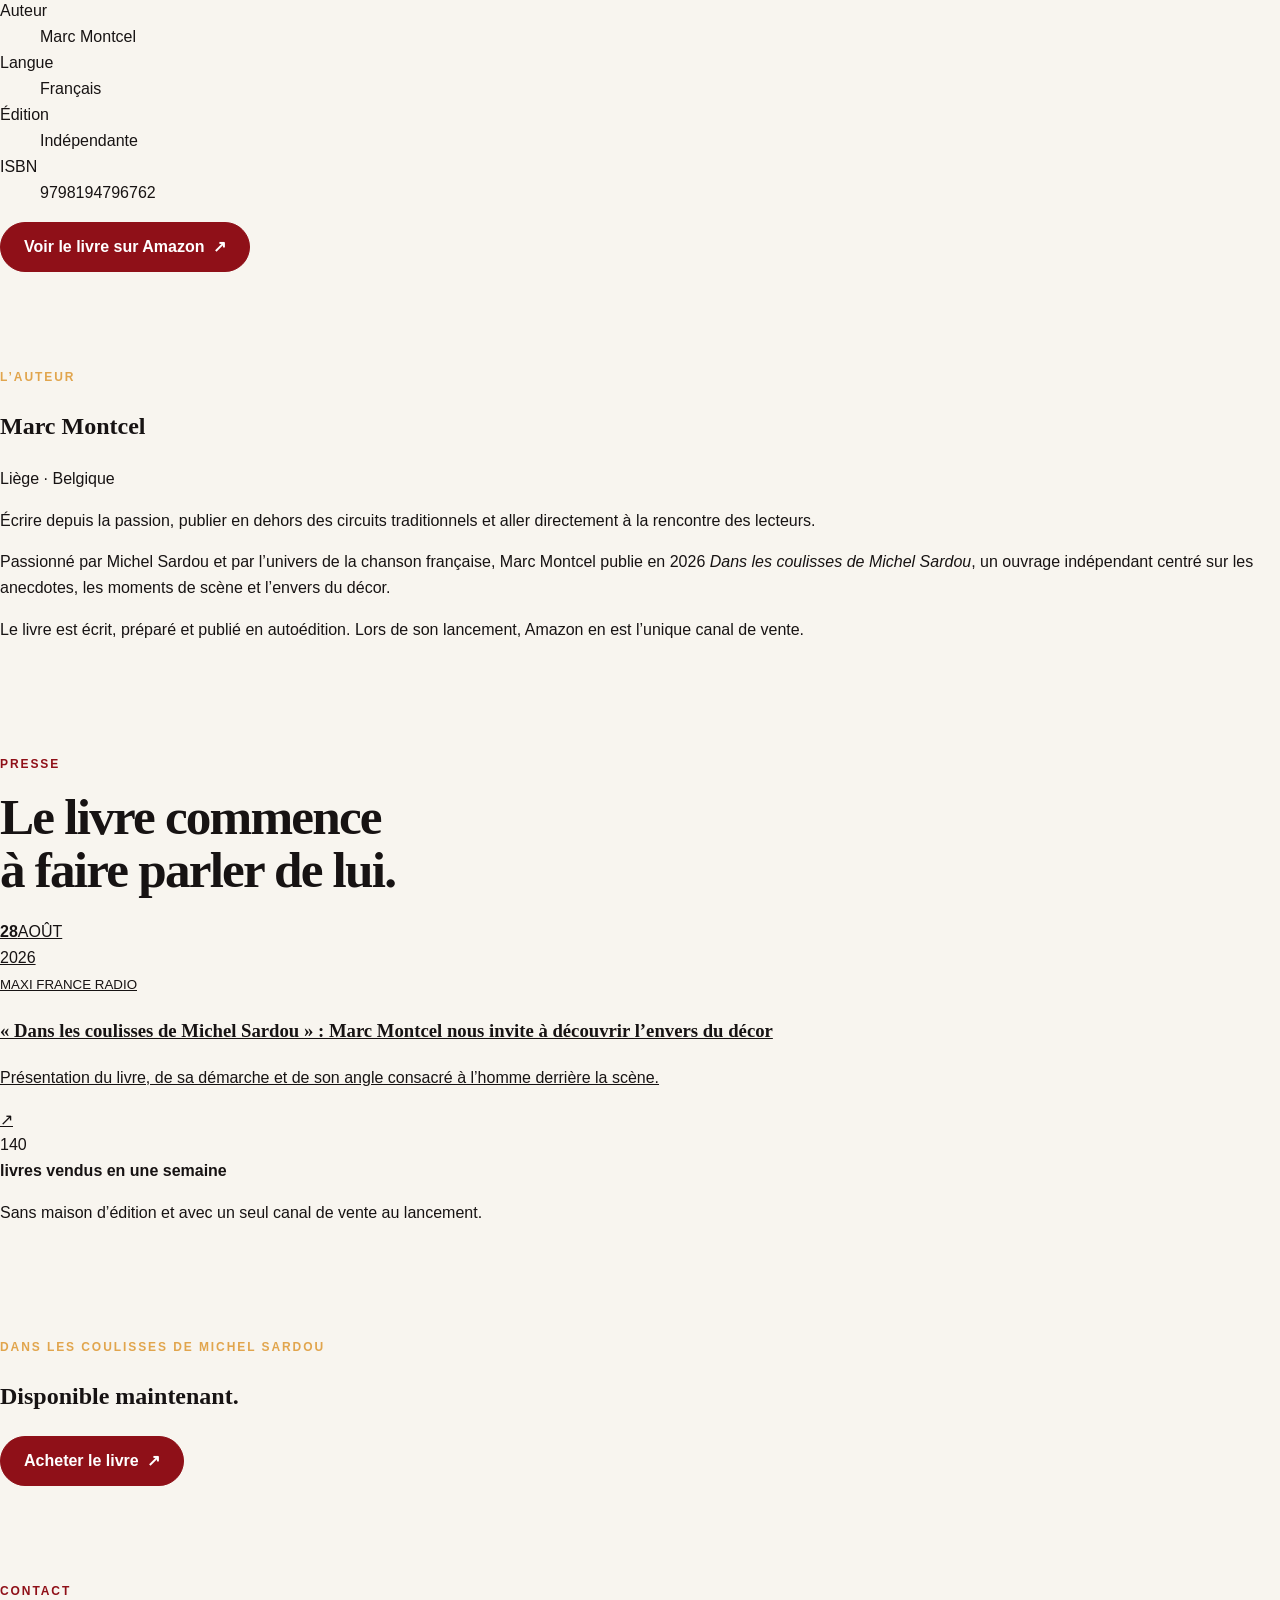
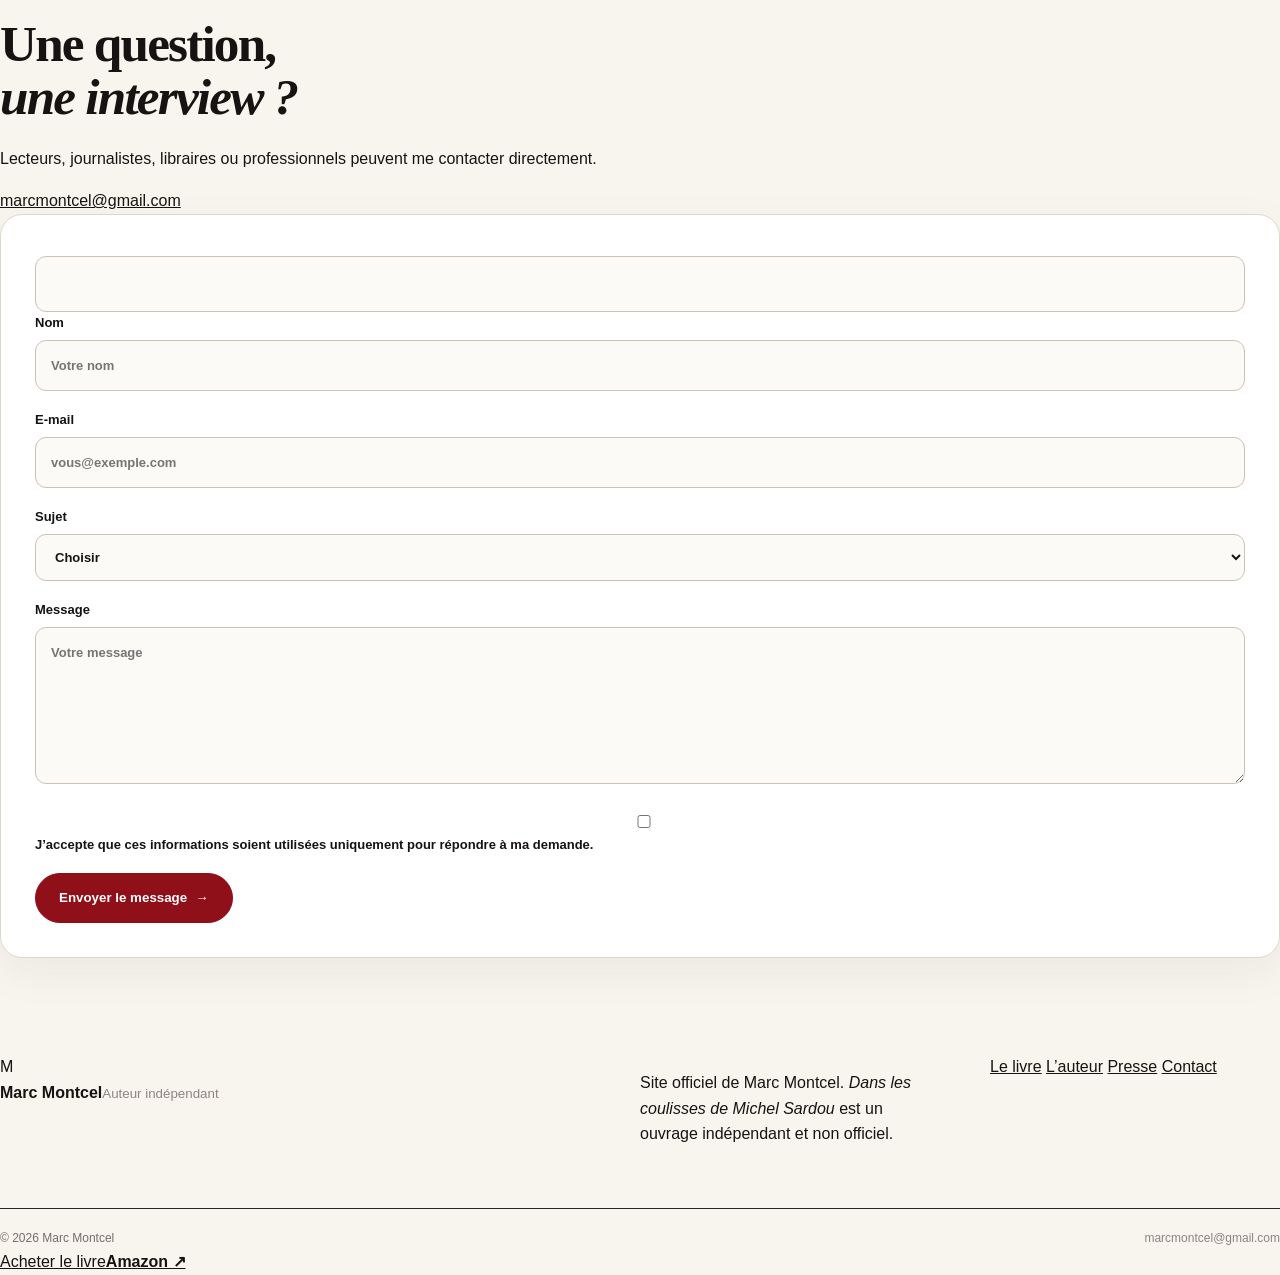
==== commit b6e88ef6: "Add files via upload" ====
--- a/index.html
+++ b/index.html
@@ -1,276 +1,242 @@
 <!doctype html>
 <html lang="fr">
 <head>
-  <meta charset="utf-8">
-  <meta name="viewport" content="width=device-width,initial-scale=1">
-  <title>Marc Montcel — Dans les coulisses de Michel Sardou</title>
-  <meta name="description" content="Site officiel de Marc Montcel, auteur de « Dans les coulisses de Michel Sardou », un livre indépendant consacré aux anecdotes et à l’homme derrière les projecteurs.">
-  <meta name="robots" content="index,follow,max-image-preview:large">
-  <link rel="canonical" href="https://marcmontcel.be/">
-  <link rel="icon" href="img/favicon.svg" type="image/svg+xml">
-  <meta name="theme-color" content="#0b0b0b">
-
-  <meta property="og:locale" content="fr_BE">
-  <meta property="og:type" content="website">
-  <meta property="og:site_name" content="Marc Montcel">
-  <meta property="og:title" content="Marc Montcel — Dans les coulisses de Michel Sardou">
-  <meta property="og:description" content="Un livre de fan, pensé pour les fans. Découvrez l’homme derrière la scène.">
-  <meta property="og:url" content="https://marcmontcel.be/">
-  <meta property="og:image" content="https://marcmontcel.be/img/og.jpg">
-  <meta name="twitter:card" content="summary_large_image">
-
-  <link rel="preconnect" href="https://fonts.googleapis.com">
-  <link rel="preconnect" href="https://fonts.gstatic.com" crossorigin>
-  <link href="https://fonts.googleapis.com/css2?family=DM+Sans:wght@400;500;600;700&family=Libre+Caslon+Display&display=swap" rel="stylesheet">
-  <link rel="stylesheet" href="css/style.css">
-  <script defer src="js/main.js"></script>
-  <script type="application/ld+json">{"@context": "https://schema.org", "@graph": [{"@type": "WebSite", "@id": "https://marcmontcel.be/#website", "url": "https://marcmontcel.be/", "name": "Marc Montcel", "inLanguage": "fr-BE"}, {"@type": "Person", "@id": "https://marcmontcel.be/#marc-montcel", "name": "Marc Montcel", "url": "https://marcmontcel.be/", "jobTitle": "Auteur", "email": "mailto:marcmontcel@gmail.com"}, {"@type": "Book", "@id": "https://marcmontcel.be/#book", "name": "Dans les coulisses de Michel Sardou", "isbn": "9798194796762", "author": {"@id": "https://marcmontcel.be/#marc-montcel"}, "inLanguage": "fr", "bookFormat": "https://schema.org/Paperback", "image": "https://marcmontcel.be/img/couverture.webp", "url": "https://marcmontcel.be/#livre", "potentialAction": {"@type": "BuyAction", "target": "https://www.amazon.fr/dp/B0HGGFF3XF"}}]}</script>
+<meta charset="utf-8">
+<meta name="viewport" content="width=device-width,initial-scale=1">
+<title>Marc Montcel — Dans les coulisses de Michel Sardou</title>
+<meta name="description" content="Site officiel de Marc Montcel, auteur de « Dans les coulisses de Michel Sardou », ouvrage indépendant consacré aux anecdotes et à l'homme derrière les projecteurs.">
+<meta name="robots" content="index,follow,max-image-preview:large">
+<link rel="canonical" href="https://marcmontcel.be/">
+<link rel="icon" href="img/favicon.svg" type="image/svg+xml">
+<meta name="theme-color" content="#f3efe8">
+<meta property="og:type" content="website">
+<meta property="og:locale" content="fr_BE">
+<meta property="og:site_name" content="Marc Montcel">
+<meta property="og:title" content="Marc Montcel — Dans les coulisses de Michel Sardou">
+<meta property="og:description" content="Un livre de fan, pensé pour les fans.">
+<meta property="og:url" content="https://marcmontcel.be/">
+<meta property="og:image" content="https://marcmontcel.be/img/og.jpg">
+<meta name="twitter:card" content="summary_large_image">
+
+<link rel="preconnect" href="https://fonts.googleapis.com">
+<link rel="preconnect" href="https://fonts.gstatic.com" crossorigin>
+<link href="https://fonts.googleapis.com/css2?family=Inter:wght@400;500;600;700&family=Playfair+Display:ital,wght@0,500;0,600;1,500&display=swap" rel="stylesheet">
+<link rel="stylesheet" href="css/style.css">
+<script defer src="js/main.js"></script>
+<script type="application/ld+json">{"@context": "https://schema.org", "@graph": [{"@type": "WebSite", "url": "https://marcmontcel.be/", "name": "Marc Montcel", "inLanguage": "fr-BE"}, {"@type": "Person", "name": "Marc Montcel", "url": "https://marcmontcel.be/", "jobTitle": "Auteur", "email": "mailto:marcmontcel@gmail.com"}, {"@type": "Book", "name": "Dans les coulisses de Michel Sardou", "isbn": "9798194796762", "author": {"@type": "Person", "name": "Marc Montcel"}, "inLanguage": "fr", "bookFormat": "https://schema.org/Paperback", "image": "https://marcmontcel.be/img/couverture.webp", "url": "https://marcmontcel.be/#livre", "potentialAction": {"@type": "BuyAction", "target": "https://www.amazon.fr/dp/B0HGGFF3XF"}}]}</script>
 </head>
 <body>
-<a class="skip" href="#main">Aller au contenu</a>
-
-<header class="site-header" data-header>
-  <div class="wrap nav">
-    <a class="brand" href="#accueil" aria-label="Marc Montcel, retour en haut">
-      <span class="brand-monogram">M</span>
-      <span class="brand-name">Marc Montcel</span>
+<a class="skip" href="#contenu">Aller au contenu</a>
+
+<header class="header" data-header>
+  <div class="container nav">
+    <a class="logo" href="#accueil">
+      <span class="logo-mark">M</span>
+      <span class="logo-name">Marc Montcel</span>
     </a>
-
-    <button class="nav-toggle" type="button" aria-label="Ouvrir le menu" aria-expanded="false" data-toggle>
+    <button class="menu-toggle" aria-label="Ouvrir le menu" aria-expanded="false" data-toggle>
       <span></span><span></span><span></span>
     </button>
-
-    <nav class="menu" data-menu>
+    <nav class="nav-links" data-menu>
       <a href="#livre">Le livre</a>
       <a href="#auteur">L’auteur</a>
       <a href="#presse">Presse</a>
       <a href="#contact">Contact</a>
-      <a class="menu-buy" href="https://www.amazon.fr/dp/B0HGGFF3XF" target="_blank" rel="noopener">Acheter <b>↗</b></a>
+      <a class="buy-link" href="https://www.amazon.fr/dp/B0HGGFF3XF" target="_blank" rel="noopener">Acheter le livre ↗</a>
     </nav>
   </div>
 </header>
 
-<main id="main">
-  <section class="hero" id="accueil">
-    <div class="hero-bg"></div>
-    <div class="wrap hero-grid">
-      <div class="hero-copy reveal">
-        <p class="overline">MARC MONTCEL · AUTEUR</p>
-        <h1>Dans les coulisses<br>de <em>Michel Sardou</em></h1>
-        <p class="hero-lead">Les chansons, tout le monde les connaît. Ce livre raconte ce qui se passe <strong>derrière les projecteurs</strong>.</p>
-
-        <div class="hero-actions">
-          <a class="btn btn-primary" href="https://www.amazon.fr/dp/B0HGGFF3XF" target="_blank" rel="noopener">Acheter sur Amazon <span>↗</span></a>
-          <a class="btn btn-ghost" href="#livre">Découvrir le livre</a>
-        </div>
-
-        <div class="hero-facts">
-          <div><strong>140</strong><span>exemplaires<br>en une semaine</span></div>
-          <div><strong>100 %</strong><span>autoédition</span></div>
-          <div><strong>Amazon</strong><span>seul canal<br>au lancement</span></div>
-        </div>
-      </div>
-
-      <div class="hero-visual reveal delay">
-        <div class="book-shell">
-          <span class="book-aura"></span>
-          <img src="img/couverture.webp" alt="Couverture de Dans les coulisses de Michel Sardou, de Marc Montcel" width="604" height="947">
-        </div>
-        <div class="book-meta">
-          <span>Édition indépendante</span>
-          <span>ISBN 9798194796762</span>
-        </div>
-      </div>
-    </div>
-    <a class="scroll" href="#livre" aria-label="Continuer">
-      <span>Découvrir</span><i></i>
+<main id="contenu">
+<section class="hero" id="accueil">
+  <div class="container hero-grid">
+    <div class="hero-copy reveal">
+      <p class="kicker">NOUVEAUTÉ · 2026</p>
+      <h1>Dans les coulisses<br>de <em>Michel Sardou</em></h1>
+      <p class="intro">Un livre indépendant pour découvrir l’homme derrière la scène, à travers des anecdotes, des souvenirs et des histoires de coulisses.</p>
+      <div class="hero-actions">
+        <a class="btn primary" href="https://www.amazon.fr/dp/B0HGGFF3XF" target="_blank" rel="noopener">Acheter sur Amazon <span>↗</span></a>
+        <a class="btn secondary" href="#livre">Découvrir le livre</a>
+      </div>
+      <div class="hero-note">
+        <span>140 exemplaires vendus en une semaine</span>
+        <span>Autoédition</span>
+        <span>Amazon au lancement</span>
+      </div>
+    </div>
+
+    <div class="hero-book reveal delay">
+      <div class="book-card">
+        <div class="book-shadow"></div>
+        <img src="img/couverture.webp" alt="Couverture du livre Dans les coulisses de Michel Sardou, de Marc Montcel" width="604" height="947">
+      </div>
+      <div class="book-caption">
+        <span>Marc Montcel</span>
+        <span>ISBN 9798194796762</span>
+      </div>
+    </div>
+  </div>
+</section>
+
+<section class="stats">
+  <div class="container stats-grid">
+    <div><strong>140</strong><span>exemplaires<br>en 7 jours</span></div>
+    <div><strong>100%</strong><span>publication<br>indépendante</span></div>
+    <div><strong>1</strong><span>canal de vente<br>au lancement</span></div>
+  </div>
+</section>
+
+<section class="section book-section" id="livre">
+  <div class="container editorial-grid">
+    <div class="side-label reveal">
+      <span>01</span><i></i><small>Le livre</small>
+    </div>
+
+    <div class="section-title reveal delay">
+      <p class="kicker dark">LE PROJET</p>
+      <h2>Un livre de fan,<br><em>pensé pour les fans.</em></h2>
+    </div>
+
+    <div class="section-copy reveal delay2">
+      <p class="lead">Ce livre est né d’un regard de fan. Il ne raconte pas l’histoire des chansons de Michel Sardou et ne prétend pas retracer sa vie de façon exhaustive.</p>
+      <p>Il rassemble des anecdotes, des souvenirs, des scènes de coulisses et des moments parfois oubliés, compilés à partir d’interviews, d’archives télévisées et radiophoniques, de reportages et de témoignages publics.</p>
+      <p>Des habitudes de tournée aux petites phrases, des engueulades mémorables aux instants plus intimes rendus publics par l’artiste lui-même, on y découvre l’homme derrière la scène.</p>
+    </div>
+  </div>
+</section>
+
+<section class="quote-section">
+  <div class="container quote-box reveal">
+    <span class="quote-mark">“</span>
+    <blockquote>Tout le monde connaît Sardou.<br>Mais qui connaît vraiment l’homme en coulisses&nbsp;?</blockquote>
+  </div>
+</section>
+
+<section class="section object-section">
+  <div class="container object-grid">
+    <div class="back-cover reveal">
+      <div class="cover-frame">
+        <img src="img/quatrieme.webp" alt="Quatrième de couverture du livre" width="575" height="937" loading="lazy">
+      </div>
+    </div>
+    <div class="object-copy reveal delay">
+      <p class="kicker dark">L’OUVRAGE</p>
+      <h2>Un livre à lire,<br><em>à offrir, à garder.</em></h2>
+      <p>Un ouvrage broché conçu comme une succession d’histoires courtes. Pas de longues digressions : on entre directement dans l’anecdote, l’ambiance et les coulisses.</p>
+
+      <dl class="book-info">
+        <div><dt>Auteur</dt><dd>Marc Montcel</dd></div>
+        <div><dt>Langue</dt><dd>Français</dd></div>
+        <div><dt>Édition</dt><dd>Indépendante</dd></div>
+        <div><dt>ISBN</dt><dd>9798194796762</dd></div>
+      </dl>
+
+      <a class="btn dark-btn" href="https://www.amazon.fr/dp/B0HGGFF3XF" target="_blank" rel="noopener">Voir le livre sur Amazon <span>↗</span></a>
+    </div>
+  </div>
+</section>
+
+<section class="author-section" id="auteur">
+  <div class="container author-grid">
+    <div class="author-intro reveal">
+      <p class="kicker gold">L’AUTEUR</p>
+      <h2>Marc Montcel</h2>
+      <p class="author-meta">Liège · Belgique</p>
+    </div>
+    <div class="author-copy reveal delay">
+      <p class="author-lead">Écrire depuis la passion, publier en dehors des circuits traditionnels et aller directement à la rencontre des lecteurs.</p>
+      <p>Passionné par Michel Sardou et par l’univers de la chanson française, Marc Montcel publie en 2026 <em>Dans les coulisses de Michel Sardou</em>, un ouvrage indépendant centré sur les anecdotes, les moments de scène et l’envers du décor.</p>
+      <p>Le livre est écrit, préparé et publié en autoédition. Lors de son lancement, Amazon en est l’unique canal de vente.</p>
+    </div>
+  </div>
+</section>
+
+<section class="section press-section" id="presse">
+  <div class="container">
+    <div class="press-top reveal">
+      <div>
+        <p class="kicker dark">PRESSE</p>
+        <h2>Le livre commence<br>à faire parler de lui.</h2>
+      </div>
+    </div>
+
+    <a class="press-row reveal delay" href="https://www.maxifrance.radio/dans-les-coulisses-de-michel-sardou/" target="_blank" rel="noopener">
+      <div class="press-date"><strong>28</strong><span>AOÛT<br>2026</span></div>
+      <div class="press-content">
+        <small>MAXI FRANCE RADIO</small>
+        <h3>« Dans les coulisses de Michel Sardou » : Marc Montcel nous invite à découvrir l’envers du décor</h3>
+        <p>Présentation du livre, de sa démarche et de son angle consacré à l’homme derrière la scène.</p>
+      </div>
+      <div class="press-arrow">↗</div>
     </a>
-  </section>
-
-  <section class="section light" id="livre">
-    <div class="wrap intro-grid">
-      <div class="section-number reveal">
-        <span>01</span><i></i><small>Le livre</small>
-      </div>
-
-      <div class="intro-title reveal delay">
-        <p class="eyebrow">DERRIÈRE LE RIDEAU</p>
-        <h2>Un livre de fan,<br><em>pensé pour les fans.</em></h2>
-      </div>
-
-      <div class="intro-copy reveal delay2">
-        <p class="first">Ce livre est né d’un regard de fan. Il ne raconte pas l’histoire des chansons de Michel Sardou et ne prétend pas retracer sa vie de façon exhaustive.</p>
-        <p>Il rassemble des anecdotes, des souvenirs, des scènes de coulisses et des moments parfois oubliés, compilés à partir d’interviews, d’archives télévisées et radiophoniques, de reportages et de témoignages publics.</p>
-        <p>Des habitudes de tournée aux petites phrases, des engueulades mémorables aux instants plus intimes rendus publics par l’artiste lui-même, on y découvre l’homme derrière la scène.</p>
-      </div>
-    </div>
-  </section>
-
-  <section class="manifesto">
-    <div class="wrap manifesto-inner reveal">
-      <span class="quote">“</span>
-      <h2>Les chansons sont connues.<br>Les coulisses, beaucoup moins.</h2>
-      <p>Un ouvrage pensé pour ceux qui connaissent Sardou par cœur… et veulent encore découvrir ce qu’ils ne savaient pas.</p>
-    </div>
-  </section>
-
-  <section class="section cream">
-    <div class="wrap sales-grid">
-      <div class="sales-copy reveal">
-        <p class="eyebrow">UNE AVENTURE INDÉPENDANTE</p>
-        <h2>140 exemplaires<br><em>en sept jours.</em></h2>
-        <p>Sans maison d’édition, sans réseau de librairies et avec Amazon comme unique canal de vente au lancement.</p>
-      </div>
-
-      <div class="sales-list reveal delay">
-        <article>
-          <small>01</small>
-          <strong>140</strong>
-          <p>livres vendus en une semaine</p>
-        </article>
-        <article>
-          <small>02</small>
-          <strong>1</strong>
-          <p>seule plateforme de vente</p>
-        </article>
-        <article>
-          <small>03</small>
-          <strong>0</strong>
-          <p>maison d’édition traditionnelle</p>
-        </article>
-      </div>
-    </div>
-  </section>
-
-  <section class="section object">
-    <div class="wrap object-grid">
-      <div class="object-image reveal">
-        <div class="image-frame">
-          <img src="img/quatrieme.webp" alt="Quatrième de couverture de Dans les coulisses de Michel Sardou" width="575" height="937" loading="lazy">
-        </div>
-      </div>
-      <div class="object-copy reveal delay">
-        <p class="eyebrow">L’OUVRAGE</p>
-        <h2>Un livre à lire,<br><em>à offrir, à garder.</em></h2>
-        <p>Un format broché, pensé comme une succession d’histoires courtes qui permettent d’entrer directement dans l’univers et les coulisses.</p>
-
-        <dl class="facts">
-          <div><dt>Auteur</dt><dd>Marc Montcel</dd></div>
-          <div><dt>Langue</dt><dd>Français</dd></div>
-          <div><dt>Édition</dt><dd>Indépendante</dd></div>
-          <div><dt>ISBN</dt><dd>9798194796762</dd></div>
-        </dl>
-
-        <a class="btn btn-dark" href="https://www.amazon.fr/dp/B0HGGFF3XF" target="_blank" rel="noopener">Voir le livre sur Amazon <span>↗</span></a>
-      </div>
-    </div>
-  </section>
-
-  <section class="section author" id="auteur">
-    <div class="wrap author-grid">
-      <div class="author-card reveal">
-        <span class="author-m">M</span>
-        <strong>Marc Montcel</strong>
-        <small>Liège · Belgique</small>
-      </div>
-
-      <div class="author-copy reveal delay">
-        <p class="eyebrow">L’AUTEUR</p>
-        <h2>Écrire depuis<br><em>la passion.</em></h2>
-        <p class="author-lead">Marc Montcel écrit avec une idée simple : regarder derrière les images publiques et raconter les histoires que les projecteurs laissent parfois de côté.</p>
-        <p>Passionné par Michel Sardou et par l’univers de la chanson française, il publie en 2026 <em>Dans les coulisses de Michel Sardou</em>, un ouvrage indépendant centré sur les anecdotes, les moments de scène et l’envers du décor.</p>
-        <p>Le livre est écrit, préparé et publié en autoédition, avec la volonté d’aller directement à la rencontre des lecteurs.</p>
-      </div>
-    </div>
-  </section>
-
-  <section class="section press" id="presse">
-    <div class="wrap">
-      <div class="press-heading reveal">
-        <div>
-          <p class="eyebrow">PRESSE</p>
-          <h2>Le livre commence<br>à faire parler de lui.</h2>
-        </div>
-      </div>
-
-      <a class="press-card reveal delay" href="https://www.maxifrance.radio/dans-les-coulisses-de-michel-sardou/" target="_blank" rel="noopener">
-        <div class="press-date"><strong>28</strong><span>AOÛT<br>2026</span></div>
-        <div class="press-copy">
-          <small>MAXI FRANCE RADIO</small>
-          <h3>« Dans les coulisses de Michel Sardou » : Marc Montcel nous invite à découvrir l’envers du décor</h3>
-          <p>Présentation du livre, de sa démarche et de son angle consacré à l’homme derrière la scène.</p>
-        </div>
-        <span class="press-arrow">↗</span>
-      </a>
-
-      <div class="media-angle reveal">
-        <div>
-          <span class="angle-number">140</span>
-          <small>livres en une semaine</small>
-        </div>
-        <p>Un jeune auteur inconnu, un sujet populaire, une publication entièrement indépendante et un démarrage inattendu : c’est aussi cette histoire que raconte le lancement du livre.</p>
-      </div>
-    </div>
-  </section>
-
-  <section class="buy-band">
-    <div class="buy-band-bg"></div>
-    <div class="wrap buy-band-inner reveal">
-      <p class="overline">DANS LES COULISSES DE MICHEL SARDOU</p>
-      <h2>Le livre est disponible<br>sur Amazon.</h2>
-      <a class="btn btn-primary" href="https://www.amazon.fr/dp/B0HGGFF3XF" target="_blank" rel="noopener">Acheter maintenant <span>↗</span></a>
-    </div>
-  </section>
-
-  <section class="section contact" id="contact">
-    <div class="wrap contact-grid">
-      <div class="contact-copy reveal">
-        <p class="eyebrow">CONTACT</p>
-        <h2>Une question,<br><em>un projet, une interview ?</em></h2>
-        <p>Lecteurs, journalistes, libraires ou professionnels peuvent me contacter directement.</p>
-        <a class="mail-link" href="mailto:marcmontcel@gmail.com">marcmontcel@gmail.com</a>
-      </div>
-
-      <form class="contact-form reveal delay" action="https://formsubmit.co/marcmontcel@gmail.com" method="POST">
-        <input type="hidden" name="_subject" value="Nouveau message depuis marcmontcel.be">
-        <input type="hidden" name="_next" value="https://marcmontcel.be/#contact">
-        <input type="hidden" name="_template" value="table">
-        <input type="text" name="_honey" class="hp" tabindex="-1" autocomplete="off">
-
+
+    <div class="press-fact reveal">
+      <span class="big-number">140</span>
+      <div>
+        <strong>livres vendus en une semaine</strong>
+        <p>Sans maison d’édition et avec un seul canal de vente au lancement.</p>
+      </div>
+    </div>
+  </div>
+</section>
+
+<section class="cta">
+  <div class="container cta-inner reveal">
+    <p class="kicker gold">DANS LES COULISSES DE MICHEL SARDOU</p>
+    <h2>Disponible maintenant.</h2>
+    <a class="btn primary" href="https://www.amazon.fr/dp/B0HGGFF3XF" target="_blank" rel="noopener">Acheter le livre <span>↗</span></a>
+  </div>
+</section>
+
+<section class="section contact-section" id="contact">
+  <div class="container contact-grid">
+    <div class="contact-copy reveal">
+      <p class="kicker dark">CONTACT</p>
+      <h2>Une question,<br><em>une interview ?</em></h2>
+      <p>Lecteurs, journalistes, libraires ou professionnels peuvent me contacter directement.</p>
+      <a class="email" href="mailto:marcmontcel@gmail.com">marcmontcel@gmail.com</a>
+    </div>
+
+    <form class="contact-form reveal delay" action="https://formsubmit.co/marcmontcel@gmail.com" method="POST">
+      <input type="hidden" name="_subject" value="Nouveau message depuis marcmontcel.be">
+      <input type="hidden" name="_next" value="https://marcmontcel.be/#contact">
+      <input type="hidden" name="_template" value="table">
+      <input type="text" name="_honey" class="hp" tabindex="-1" autocomplete="off">
+
+      <div class="form-grid">
         <label>Nom
           <input type="text" name="Nom" required autocomplete="name" placeholder="Votre nom">
         </label>
         <label>E-mail
           <input type="email" name="Email" required autocomplete="email" placeholder="vous@exemple.com">
         </label>
-        <label>Sujet
-          <select name="Sujet" required>
-            <option value="">Choisir</option>
-            <option>Question sur le livre</option>
-            <option>Demande presse / interview</option>
-            <option>Librairie / distribution</option>
-            <option>Autre</option>
-          </select>
-        </label>
-        <label>Message
-          <textarea name="Message" rows="6" required placeholder="Votre message"></textarea>
-        </label>
-
-        <label class="consent">
-          <input type="checkbox" required>
-          <span>J’accepte que ces informations soient utilisées uniquement pour répondre à ma demande.</span>
-        </label>
-
-        <button class="btn btn-dark submit" type="submit">Envoyer le message <span>→</span></button>
-      </form>
-    </div>
-  </section>
+      </div>
+      <label>Sujet
+        <select name="Sujet" required>
+          <option value="">Choisir</option>
+          <option>Question sur le livre</option>
+          <option>Demande presse / interview</option>
+          <option>Librairie / distribution</option>
+          <option>Autre</option>
+        </select>
+      </label>
+      <label>Message
+        <textarea name="Message" rows="6" required placeholder="Votre message"></textarea>
+      </label>
+      <label class="consent">
+        <input type="checkbox" required>
+        <span>J’accepte que ces informations soient utilisées uniquement pour répondre à ma demande.</span>
+      </label>
+      <button class="btn dark-btn submit" type="submit">Envoyer le message <span>→</span></button>
+    </form>
+  </div>
+</section>
 </main>
 
 <footer class="footer">
-  <div class="wrap footer-grid">
+  <div class="container footer-grid">
     <div class="footer-brand">
-      <span class="brand-monogram">M</span>
+      <span class="logo-mark dark-logo">M</span>
       <div><strong>Marc Montcel</strong><small>Auteur indépendant</small></div>
     </div>
     <p>Site officiel de Marc Montcel. <em>Dans les coulisses de Michel Sardou</em> est un ouvrage indépendant et non officiel.</p>
@@ -281,13 +247,13 @@
       <a href="#contact">Contact</a>
     </div>
   </div>
-  <div class="wrap footer-bottom">
+  <div class="container footer-bottom">
     <span>© <span data-year></span> Marc Montcel</span>
     <a href="mailto:marcmontcel@gmail.com">marcmontcel@gmail.com</a>
   </div>
 </footer>
 
-<a class="mobile-amazon" href="https://www.amazon.fr/dp/B0HGGFF3XF" target="_blank" rel="noopener">
+<a class="mobile-buy" href="https://www.amazon.fr/dp/B0HGGFF3XF" target="_blank" rel="noopener">
   <span>Acheter le livre</span><strong>Amazon ↗</strong>
 </a>
 </body>
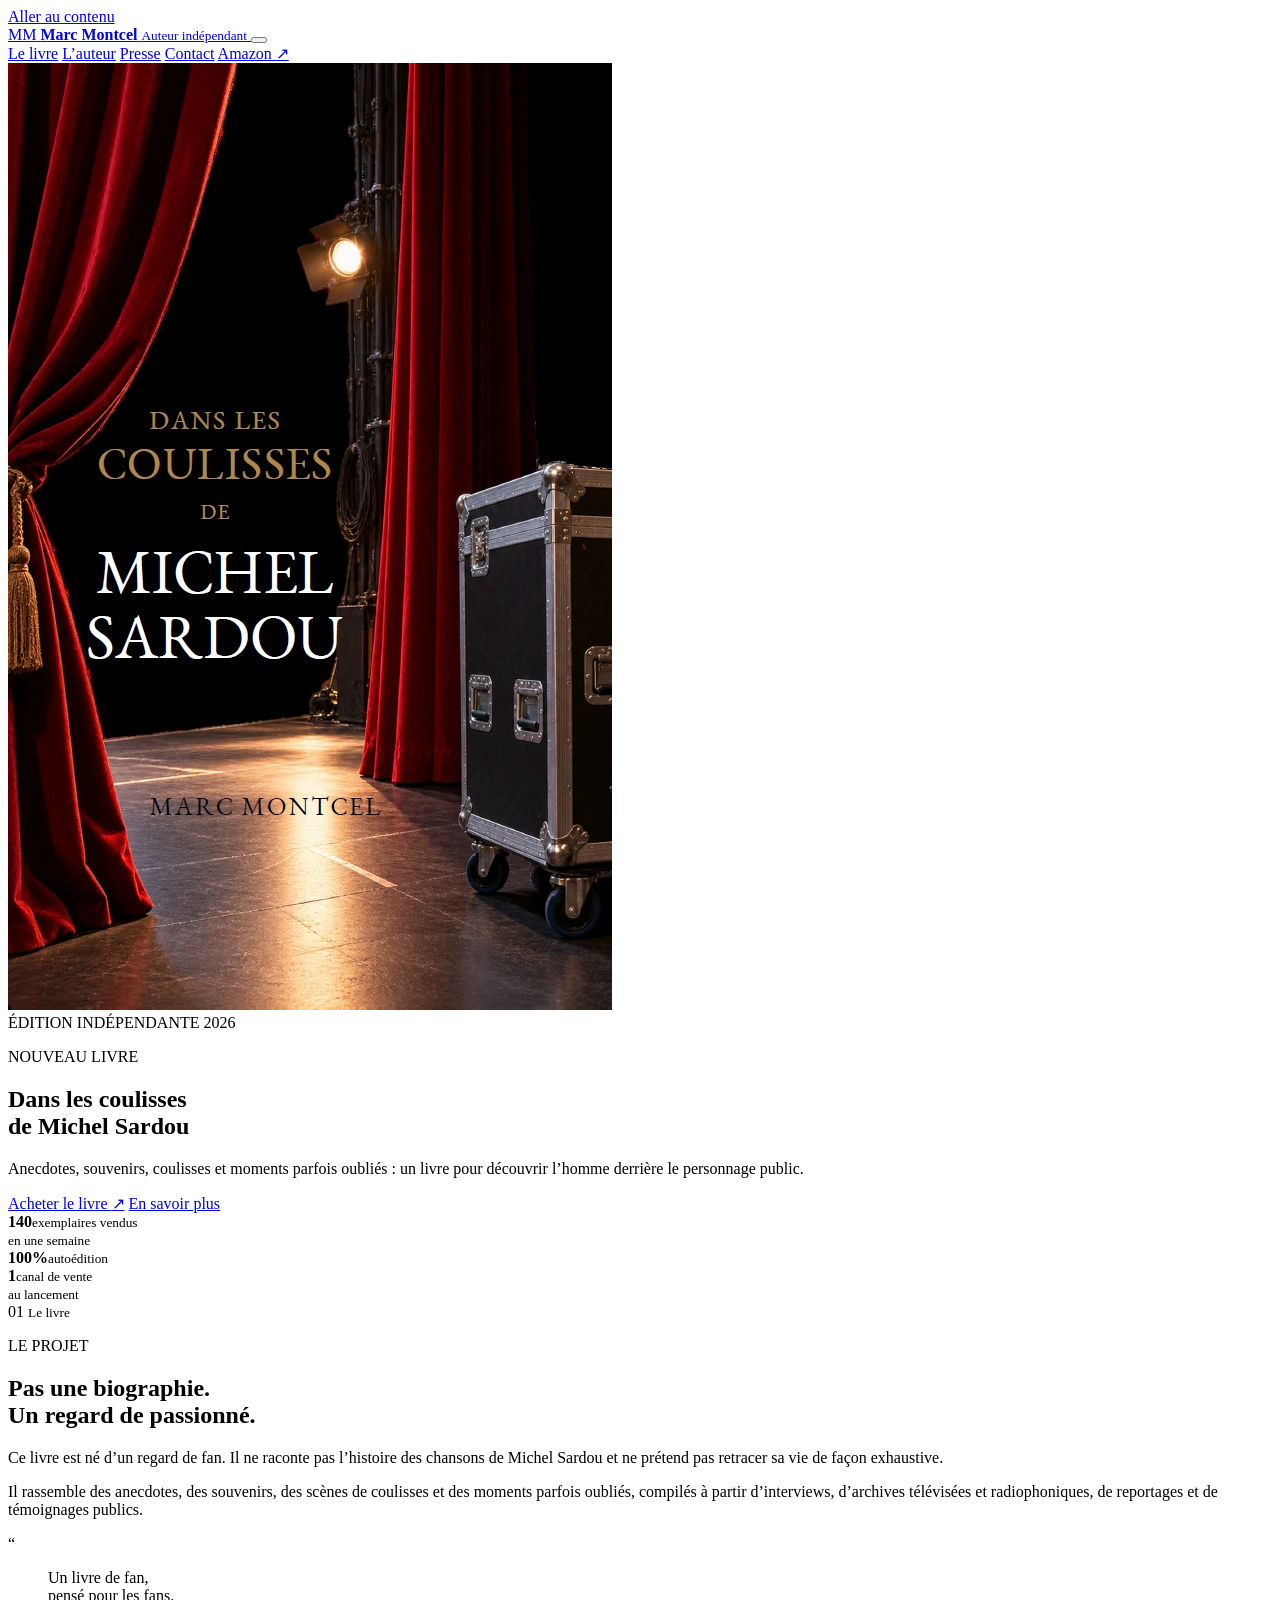
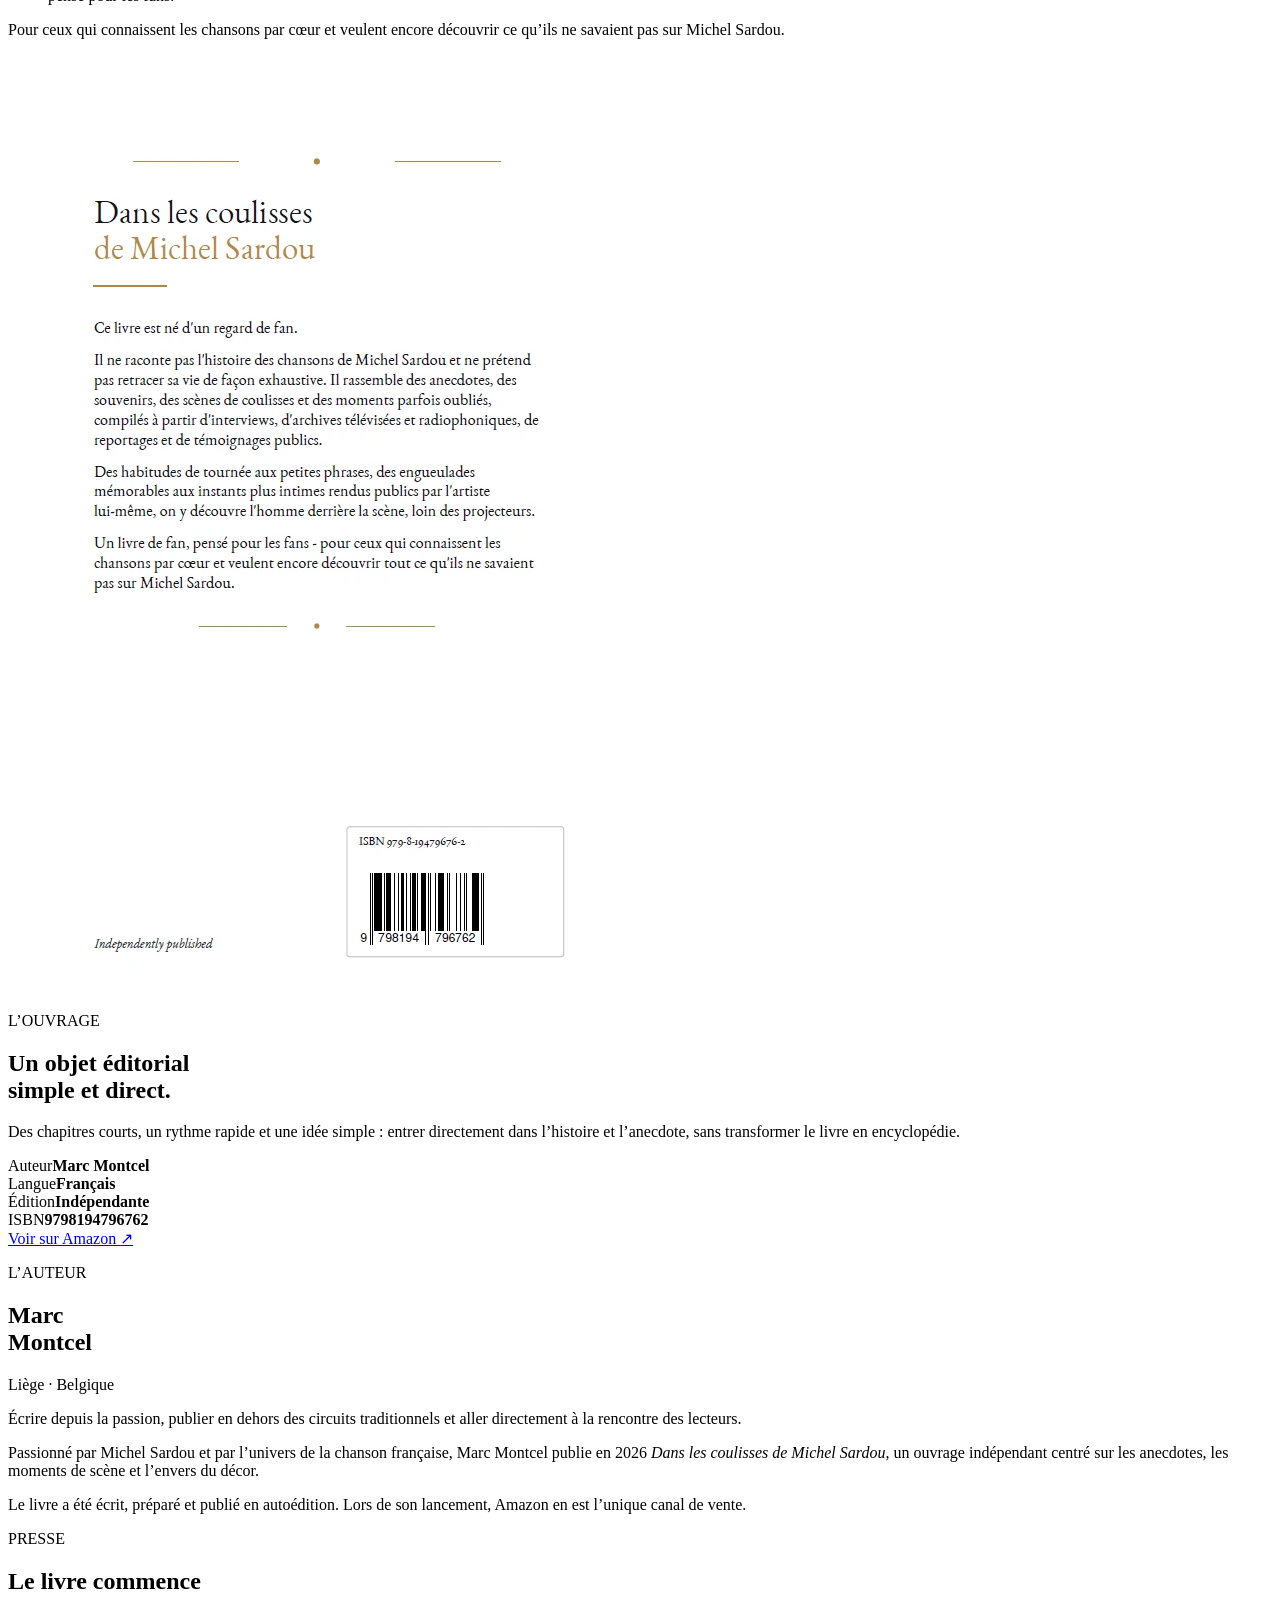
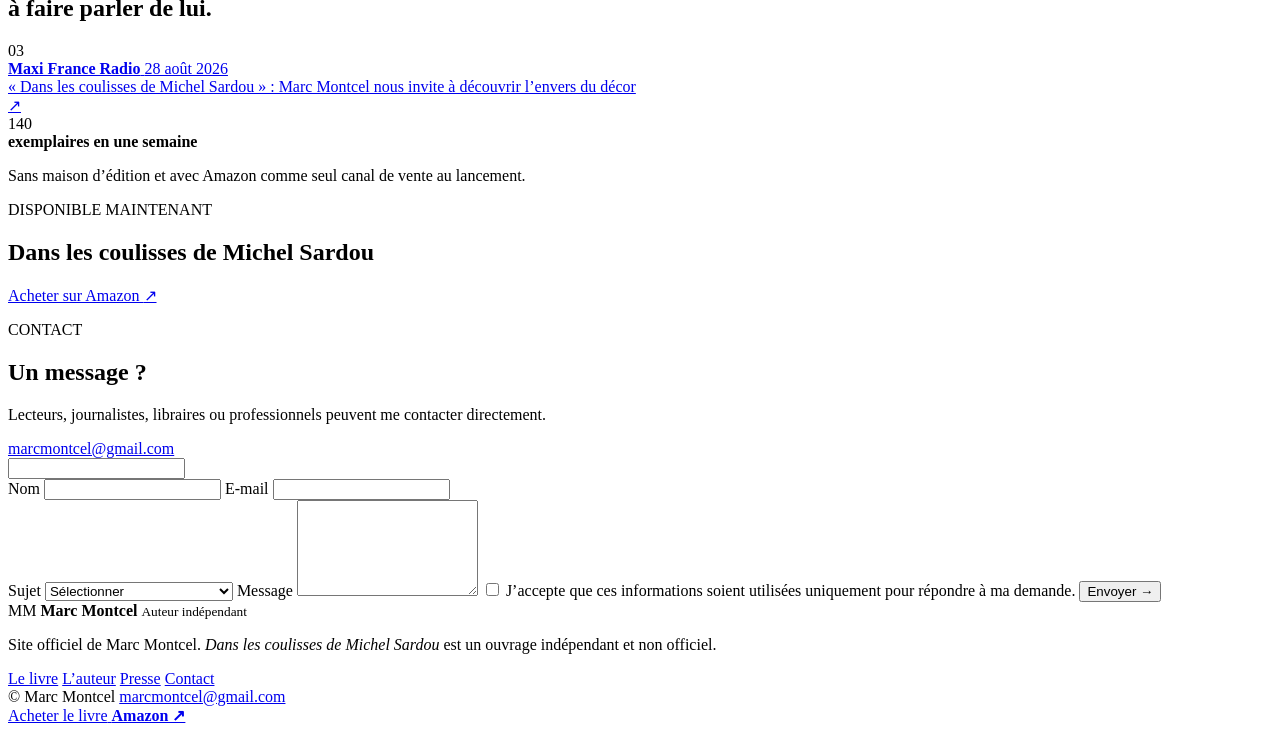
==== commit 6cac2c9b: "Add files via upload" ====
--- a/index.html
+++ b/index.html
@@ -4,11 +4,11 @@
 <meta charset="utf-8">
 <meta name="viewport" content="width=device-width,initial-scale=1">
 <title>Marc Montcel — Dans les coulisses de Michel Sardou</title>
-<meta name="description" content="Site officiel de Marc Montcel, auteur de « Dans les coulisses de Michel Sardou », ouvrage indépendant consacré aux anecdotes et à l'homme derrière les projecteurs.">
+<meta name="description" content="Site officiel de Marc Montcel, auteur de « Dans les coulisses de Michel Sardou » : un livre indépendant consacré aux anecdotes et à l’homme derrière les projecteurs.">
 <meta name="robots" content="index,follow,max-image-preview:large">
 <link rel="canonical" href="https://marcmontcel.be/">
 <link rel="icon" href="img/favicon.svg" type="image/svg+xml">
-<meta name="theme-color" content="#f3efe8">
+<meta name="theme-color" content="#f7f4ee">
 <meta property="og:type" content="website">
 <meta property="og:locale" content="fr_BE">
 <meta property="og:site_name" content="Marc Montcel">
@@ -20,241 +20,253 @@
 
 <link rel="preconnect" href="https://fonts.googleapis.com">
 <link rel="preconnect" href="https://fonts.gstatic.com" crossorigin>
-<link href="https://fonts.googleapis.com/css2?family=Inter:wght@400;500;600;700&family=Playfair+Display:ital,wght@0,500;0,600;1,500&display=swap" rel="stylesheet">
-<link rel="stylesheet" href="css/style.css">
-<script defer src="js/main.js"></script>
+<link href="https://fonts.googleapis.com/css2?family=Manrope:wght@400;500;600;700&family=Newsreader:opsz,wght@6..72,400;6..72,500;6..72,600&display=swap" rel="stylesheet">
+<link rel="stylesheet" href="css/style-v5.css?v=5">
+<script defer src="js/main-v5.js?v=5"></script>
 <script type="application/ld+json">{"@context": "https://schema.org", "@graph": [{"@type": "WebSite", "url": "https://marcmontcel.be/", "name": "Marc Montcel", "inLanguage": "fr-BE"}, {"@type": "Person", "name": "Marc Montcel", "url": "https://marcmontcel.be/", "jobTitle": "Auteur", "email": "mailto:marcmontcel@gmail.com"}, {"@type": "Book", "name": "Dans les coulisses de Michel Sardou", "isbn": "9798194796762", "author": {"@type": "Person", "name": "Marc Montcel"}, "inLanguage": "fr", "bookFormat": "https://schema.org/Paperback", "image": "https://marcmontcel.be/img/couverture.webp", "url": "https://marcmontcel.be/#livre", "potentialAction": {"@type": "BuyAction", "target": "https://www.amazon.fr/dp/B0HGGFF3XF"}}]}</script>
 </head>
+
 <body>
-<a class="skip" href="#contenu">Aller au contenu</a>
-
-<header class="header" data-header>
-  <div class="container nav">
-    <a class="logo" href="#accueil">
-      <span class="logo-mark">M</span>
-      <span class="logo-name">Marc Montcel</span>
+<a class="skip" href="#main">Aller au contenu</a>
+
+<header class="topbar" data-header>
+  <div class="shell topbar-inner">
+    <a class="identity" href="#accueil">
+      <span class="identity-mark">MM</span>
+      <span class="identity-copy">
+        <strong>Marc Montcel</strong>
+        <small>Auteur indépendant</small>
+      </span>
     </a>
-    <button class="menu-toggle" aria-label="Ouvrir le menu" aria-expanded="false" data-toggle>
-      <span></span><span></span><span></span>
+
+    <button class="menu-button" type="button" aria-label="Ouvrir le menu" aria-expanded="false" data-toggle>
+      <span></span><span></span>
     </button>
-    <nav class="nav-links" data-menu>
+
+    <nav class="menu" data-menu>
       <a href="#livre">Le livre</a>
       <a href="#auteur">L’auteur</a>
       <a href="#presse">Presse</a>
       <a href="#contact">Contact</a>
-      <a class="buy-link" href="https://www.amazon.fr/dp/B0HGGFF3XF" target="_blank" rel="noopener">Acheter le livre ↗</a>
+      <a class="amazon-link" href="https://www.amazon.fr/dp/B0HGGFF3XF" target="_blank" rel="noopener">Amazon ↗</a>
     </nav>
   </div>
 </header>
 
-<main id="contenu">
+<main id="main">
 <section class="hero" id="accueil">
-  <div class="container hero-grid">
-    <div class="hero-copy reveal">
-      <p class="kicker">NOUVEAUTÉ · 2026</p>
-      <h1>Dans les coulisses<br>de <em>Michel Sardou</em></h1>
-      <p class="intro">Un livre indépendant pour découvrir l’homme derrière la scène, à travers des anecdotes, des souvenirs et des histoires de coulisses.</p>
-      <div class="hero-actions">
-        <a class="btn primary" href="https://www.amazon.fr/dp/B0HGGFF3XF" target="_blank" rel="noopener">Acheter sur Amazon <span>↗</span></a>
-        <a class="btn secondary" href="#livre">Découvrir le livre</a>
-      </div>
-      <div class="hero-note">
-        <span>140 exemplaires vendus en une semaine</span>
-        <span>Autoédition</span>
-        <span>Amazon au lancement</span>
-      </div>
-    </div>
-
-    <div class="hero-book reveal delay">
-      <div class="book-card">
-        <div class="book-shadow"></div>
-        <img src="img/couverture.webp" alt="Couverture du livre Dans les coulisses de Michel Sardou, de Marc Montcel" width="604" height="947">
-      </div>
-      <div class="book-caption">
-        <span>Marc Montcel</span>
-        <span>ISBN 9798194796762</span>
-      </div>
-    </div>
-  </div>
-</section>
-
-<section class="stats">
-  <div class="container stats-grid">
-    <div><strong>140</strong><span>exemplaires<br>en 7 jours</span></div>
-    <div><strong>100%</strong><span>publication<br>indépendante</span></div>
-    <div><strong>1</strong><span>canal de vente<br>au lancement</span></div>
-  </div>
-</section>
-
-<section class="section book-section" id="livre">
-  <div class="container editorial-grid">
-    <div class="side-label reveal">
-      <span>01</span><i></i><small>Le livre</small>
-    </div>
-
-    <div class="section-title reveal delay">
-      <p class="kicker dark">LE PROJET</p>
-      <h2>Un livre de fan,<br><em>pensé pour les fans.</em></h2>
-    </div>
-
-    <div class="section-copy reveal delay2">
+  <div class="shell hero-panel">
+    <div class="hero-art reveal">
+      <div class="cover-column">
+        <img src="img/couverture.webp" alt="Couverture du livre Dans les coulisses de Michel Sardou de Marc Montcel" width="604" height="947">
+      </div>
+      <div class="vertical-caption">
+        <span>ÉDITION INDÉPENDANTE</span>
+        <span>2026</span>
+      </div>
+    </div>
+
+    <div class="hero-content reveal delay">
+      <p class="eyebrow">NOUVEAU LIVRE</p>
+      <h1>Dans les coulisses<br><span>de Michel Sardou</span></h1>
+      <p class="hero-text">Anecdotes, souvenirs, coulisses et moments parfois oubliés : un livre pour découvrir l’homme derrière le personnage public.</p>
+
+      <div class="hero-cta">
+        <a class="button button-dark" href="https://www.amazon.fr/dp/B0HGGFF3XF" target="_blank" rel="noopener">Acheter le livre <span>↗</span></a>
+        <a class="inline-link" href="#livre">En savoir plus</a>
+      </div>
+
+      <div class="hero-proof">
+        <div><strong>140</strong><small>exemplaires vendus<br>en une semaine</small></div>
+        <div><strong>100%</strong><small>autoédition</small></div>
+        <div><strong>1</strong><small>canal de vente<br>au lancement</small></div>
+      </div>
+    </div>
+  </div>
+</section>
+
+<section class="section statement" id="livre">
+  <div class="shell statement-grid">
+    <div class="section-label reveal">
+      <span>01</span>
+      <small>Le livre</small>
+    </div>
+
+    <div class="statement-title reveal delay">
+      <p class="eyebrow">LE PROJET</p>
+      <h2>Pas une biographie.<br>Un regard de passionné.</h2>
+    </div>
+
+    <div class="statement-copy reveal delay-2">
       <p class="lead">Ce livre est né d’un regard de fan. Il ne raconte pas l’histoire des chansons de Michel Sardou et ne prétend pas retracer sa vie de façon exhaustive.</p>
       <p>Il rassemble des anecdotes, des souvenirs, des scènes de coulisses et des moments parfois oubliés, compilés à partir d’interviews, d’archives télévisées et radiophoniques, de reportages et de témoignages publics.</p>
-      <p>Des habitudes de tournée aux petites phrases, des engueulades mémorables aux instants plus intimes rendus publics par l’artiste lui-même, on y découvre l’homme derrière la scène.</p>
-    </div>
-  </div>
-</section>
-
-<section class="quote-section">
-  <div class="container quote-box reveal">
-    <span class="quote-mark">“</span>
-    <blockquote>Tout le monde connaît Sardou.<br>Mais qui connaît vraiment l’homme en coulisses&nbsp;?</blockquote>
-  </div>
-</section>
-
-<section class="section object-section">
-  <div class="container object-grid">
-    <div class="back-cover reveal">
-      <div class="cover-frame">
-        <img src="img/quatrieme.webp" alt="Quatrième de couverture du livre" width="575" height="937" loading="lazy">
-      </div>
-    </div>
-    <div class="object-copy reveal delay">
-      <p class="kicker dark">L’OUVRAGE</p>
-      <h2>Un livre à lire,<br><em>à offrir, à garder.</em></h2>
-      <p>Un ouvrage broché conçu comme une succession d’histoires courtes. Pas de longues digressions : on entre directement dans l’anecdote, l’ambiance et les coulisses.</p>
-
-      <dl class="book-info">
-        <div><dt>Auteur</dt><dd>Marc Montcel</dd></div>
-        <div><dt>Langue</dt><dd>Français</dd></div>
-        <div><dt>Édition</dt><dd>Indépendante</dd></div>
-        <div><dt>ISBN</dt><dd>9798194796762</dd></div>
-      </dl>
-
-      <a class="btn dark-btn" href="https://www.amazon.fr/dp/B0HGGFF3XF" target="_blank" rel="noopener">Voir le livre sur Amazon <span>↗</span></a>
-    </div>
-  </div>
-</section>
-
-<section class="author-section" id="auteur">
-  <div class="container author-grid">
-    <div class="author-intro reveal">
-      <p class="kicker gold">L’AUTEUR</p>
-      <h2>Marc Montcel</h2>
-      <p class="author-meta">Liège · Belgique</p>
-    </div>
-    <div class="author-copy reveal delay">
+    </div>
+  </div>
+</section>
+
+<section class="quote-band">
+  <div class="shell quote-layout reveal">
+    <span class="quote-sign">“</span>
+    <blockquote>Un livre de fan,<br>pensé pour les fans.</blockquote>
+    <p>Pour ceux qui connaissent les chansons par cœur et veulent encore découvrir ce qu’ils ne savaient pas sur Michel Sardou.</p>
+  </div>
+</section>
+
+<section class="section details">
+  <div class="shell details-grid">
+    <div class="details-image reveal">
+      <img src="img/quatrieme.webp" alt="Quatrième de couverture de Dans les coulisses de Michel Sardou" width="575" height="937" loading="lazy">
+    </div>
+
+    <div class="details-copy reveal delay">
+      <p class="eyebrow">L’OUVRAGE</p>
+      <h2>Un objet éditorial<br>simple et direct.</h2>
+      <p>Des chapitres courts, un rythme rapide et une idée simple : entrer directement dans l’histoire et l’anecdote, sans transformer le livre en encyclopédie.</p>
+
+      <div class="specs">
+        <div><span>Auteur</span><strong>Marc Montcel</strong></div>
+        <div><span>Langue</span><strong>Français</strong></div>
+        <div><span>Édition</span><strong>Indépendante</strong></div>
+        <div><span>ISBN</span><strong>9798194796762</strong></div>
+      </div>
+
+      <a class="button button-dark" href="https://www.amazon.fr/dp/B0HGGFF3XF" target="_blank" rel="noopener">Voir sur Amazon <span>↗</span></a>
+    </div>
+  </div>
+</section>
+
+<section class="section author-section" id="auteur">
+  <div class="shell author-layout">
+    <div class="author-left reveal">
+      <p class="eyebrow light">L’AUTEUR</p>
+      <h2>Marc<br>Montcel</h2>
+      <p class="location">Liège · Belgique</p>
+    </div>
+
+    <div class="author-right reveal delay">
       <p class="author-lead">Écrire depuis la passion, publier en dehors des circuits traditionnels et aller directement à la rencontre des lecteurs.</p>
       <p>Passionné par Michel Sardou et par l’univers de la chanson française, Marc Montcel publie en 2026 <em>Dans les coulisses de Michel Sardou</em>, un ouvrage indépendant centré sur les anecdotes, les moments de scène et l’envers du décor.</p>
-      <p>Le livre est écrit, préparé et publié en autoédition. Lors de son lancement, Amazon en est l’unique canal de vente.</p>
+      <p>Le livre a été écrit, préparé et publié en autoédition. Lors de son lancement, Amazon en est l’unique canal de vente.</p>
     </div>
   </div>
 </section>
 
 <section class="section press-section" id="presse">
-  <div class="container">
-    <div class="press-top reveal">
+  <div class="shell">
+    <div class="section-head reveal">
       <div>
-        <p class="kicker dark">PRESSE</p>
+        <p class="eyebrow">PRESSE</p>
         <h2>Le livre commence<br>à faire parler de lui.</h2>
       </div>
-    </div>
-
-    <a class="press-row reveal delay" href="https://www.maxifrance.radio/dans-les-coulisses-de-michel-sardou/" target="_blank" rel="noopener">
-      <div class="press-date"><strong>28</strong><span>AOÛT<br>2026</span></div>
-      <div class="press-content">
-        <small>MAXI FRANCE RADIO</small>
-        <h3>« Dans les coulisses de Michel Sardou » : Marc Montcel nous invite à découvrir l’envers du décor</h3>
-        <p>Présentation du livre, de sa démarche et de son angle consacré à l’homme derrière la scène.</p>
+      <span class="section-index">03</span>
+    </div>
+
+    <a class="press-item reveal delay" href="https://www.maxifrance.radio/dans-les-coulisses-de-michel-sardou/" target="_blank" rel="noopener">
+      <div class="press-source">
+        <strong>Maxi France Radio</strong>
+        <time>28 août 2026</time>
+      </div>
+      <div class="press-title">
+        « Dans les coulisses de Michel Sardou » : Marc Montcel nous invite à découvrir l’envers du décor
       </div>
       <div class="press-arrow">↗</div>
     </a>
 
-    <div class="press-fact reveal">
-      <span class="big-number">140</span>
+    <div class="press-story reveal">
+      <div class="press-number">140</div>
       <div>
-        <strong>livres vendus en une semaine</strong>
-        <p>Sans maison d’édition et avec un seul canal de vente au lancement.</p>
-      </div>
-    </div>
-  </div>
-</section>
-
-<section class="cta">
-  <div class="container cta-inner reveal">
-    <p class="kicker gold">DANS LES COULISSES DE MICHEL SARDOU</p>
-    <h2>Disponible maintenant.</h2>
-    <a class="btn primary" href="https://www.amazon.fr/dp/B0HGGFF3XF" target="_blank" rel="noopener">Acheter le livre <span>↗</span></a>
+        <strong>exemplaires en une semaine</strong>
+        <p>Sans maison d’édition et avec Amazon comme seul canal de vente au lancement.</p>
+      </div>
+    </div>
+  </div>
+</section>
+
+<section class="purchase">
+  <div class="shell purchase-inner reveal">
+    <div>
+      <p class="eyebrow light">DISPONIBLE MAINTENANT</p>
+      <h2>Dans les coulisses de Michel Sardou</h2>
+    </div>
+    <a class="button button-light" href="https://www.amazon.fr/dp/B0HGGFF3XF" target="_blank" rel="noopener">Acheter sur Amazon <span>↗</span></a>
   </div>
 </section>
 
 <section class="section contact-section" id="contact">
-  <div class="container contact-grid">
-    <div class="contact-copy reveal">
-      <p class="kicker dark">CONTACT</p>
-      <h2>Une question,<br><em>une interview ?</em></h2>
+  <div class="shell contact-layout">
+    <div class="contact-intro reveal">
+      <p class="eyebrow">CONTACT</p>
+      <h2>Un message ?</h2>
       <p>Lecteurs, journalistes, libraires ou professionnels peuvent me contacter directement.</p>
-      <a class="email" href="mailto:marcmontcel@gmail.com">marcmontcel@gmail.com</a>
-    </div>
-
-    <form class="contact-form reveal delay" action="https://formsubmit.co/marcmontcel@gmail.com" method="POST">
+      <a class="mail" href="mailto:marcmontcel@gmail.com">marcmontcel@gmail.com</a>
+    </div>
+
+    <form class="form reveal delay" action="https://formsubmit.co/marcmontcel@gmail.com" method="POST">
       <input type="hidden" name="_subject" value="Nouveau message depuis marcmontcel.be">
       <input type="hidden" name="_next" value="https://marcmontcel.be/#contact">
       <input type="hidden" name="_template" value="table">
       <input type="text" name="_honey" class="hp" tabindex="-1" autocomplete="off">
 
-      <div class="form-grid">
+      <div class="form-row">
         <label>Nom
-          <input type="text" name="Nom" required autocomplete="name" placeholder="Votre nom">
+          <input type="text" name="Nom" required autocomplete="name">
         </label>
         <label>E-mail
-          <input type="email" name="Email" required autocomplete="email" placeholder="vous@exemple.com">
+          <input type="email" name="Email" required autocomplete="email">
         </label>
       </div>
+
       <label>Sujet
         <select name="Sujet" required>
-          <option value="">Choisir</option>
+          <option value="">Sélectionner</option>
           <option>Question sur le livre</option>
           <option>Demande presse / interview</option>
           <option>Librairie / distribution</option>
           <option>Autre</option>
         </select>
       </label>
+
       <label>Message
-        <textarea name="Message" rows="6" required placeholder="Votre message"></textarea>
+        <textarea name="Message" rows="6" required></textarea>
       </label>
+
       <label class="consent">
         <input type="checkbox" required>
         <span>J’accepte que ces informations soient utilisées uniquement pour répondre à ma demande.</span>
       </label>
-      <button class="btn dark-btn submit" type="submit">Envoyer le message <span>→</span></button>
+
+      <button class="button button-dark" type="submit">Envoyer <span>→</span></button>
     </form>
   </div>
 </section>
 </main>
 
 <footer class="footer">
-  <div class="container footer-grid">
-    <div class="footer-brand">
-      <span class="logo-mark dark-logo">M</span>
-      <div><strong>Marc Montcel</strong><small>Auteur indépendant</small></div>
+  <div class="shell footer-inner">
+    <div class="identity footer-identity">
+      <span class="identity-mark">MM</span>
+      <span class="identity-copy">
+        <strong>Marc Montcel</strong>
+        <small>Auteur indépendant</small>
+      </span>
     </div>
     <p>Site officiel de Marc Montcel. <em>Dans les coulisses de Michel Sardou</em> est un ouvrage indépendant et non officiel.</p>
-    <div class="footer-links">
+    <div class="footer-nav">
       <a href="#livre">Le livre</a>
       <a href="#auteur">L’auteur</a>
       <a href="#presse">Presse</a>
       <a href="#contact">Contact</a>
     </div>
   </div>
-  <div class="container footer-bottom">
+  <div class="shell footer-bottom">
     <span>© <span data-year></span> Marc Montcel</span>
     <a href="mailto:marcmontcel@gmail.com">marcmontcel@gmail.com</a>
   </div>
 </footer>
 
 <a class="mobile-buy" href="https://www.amazon.fr/dp/B0HGGFF3XF" target="_blank" rel="noopener">
-  <span>Acheter le livre</span><strong>Amazon ↗</strong>
+  <span>Acheter le livre</span>
+  <strong>Amazon ↗</strong>
 </a>
 </body>
 </html>
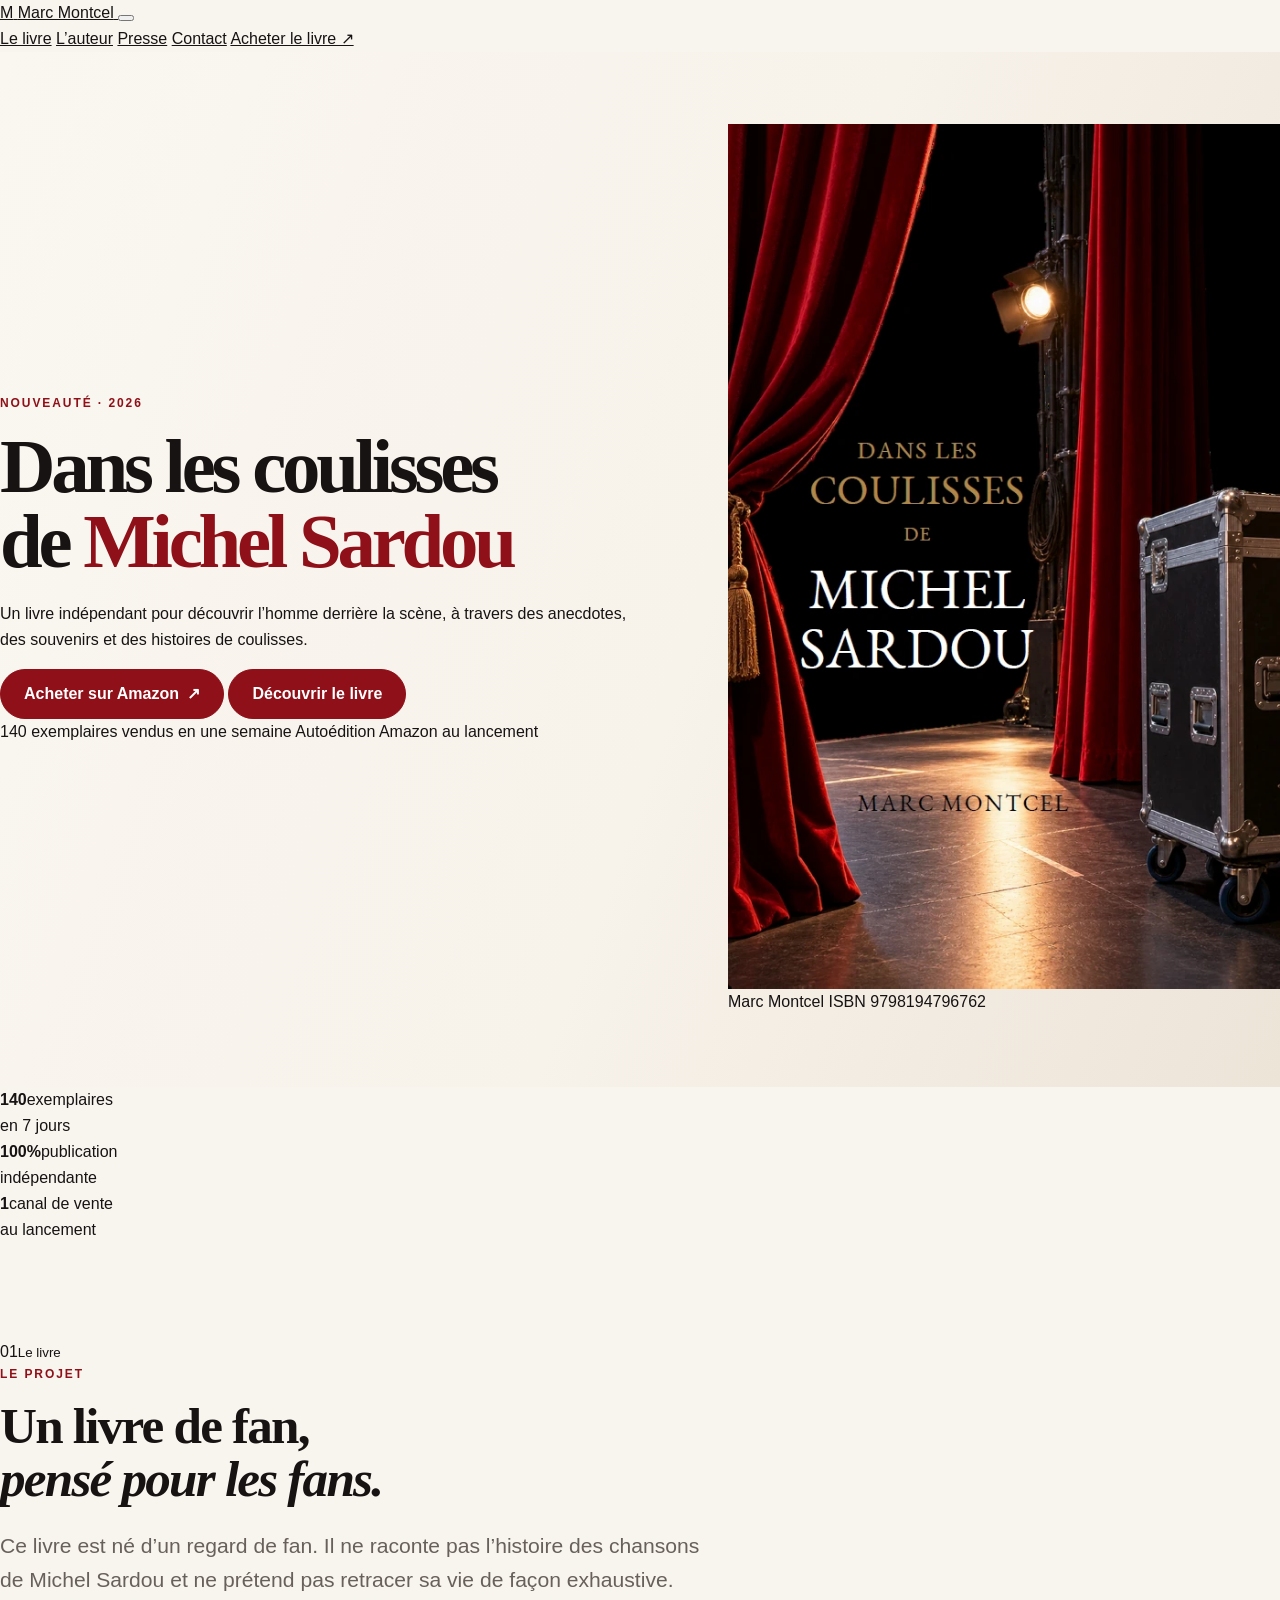
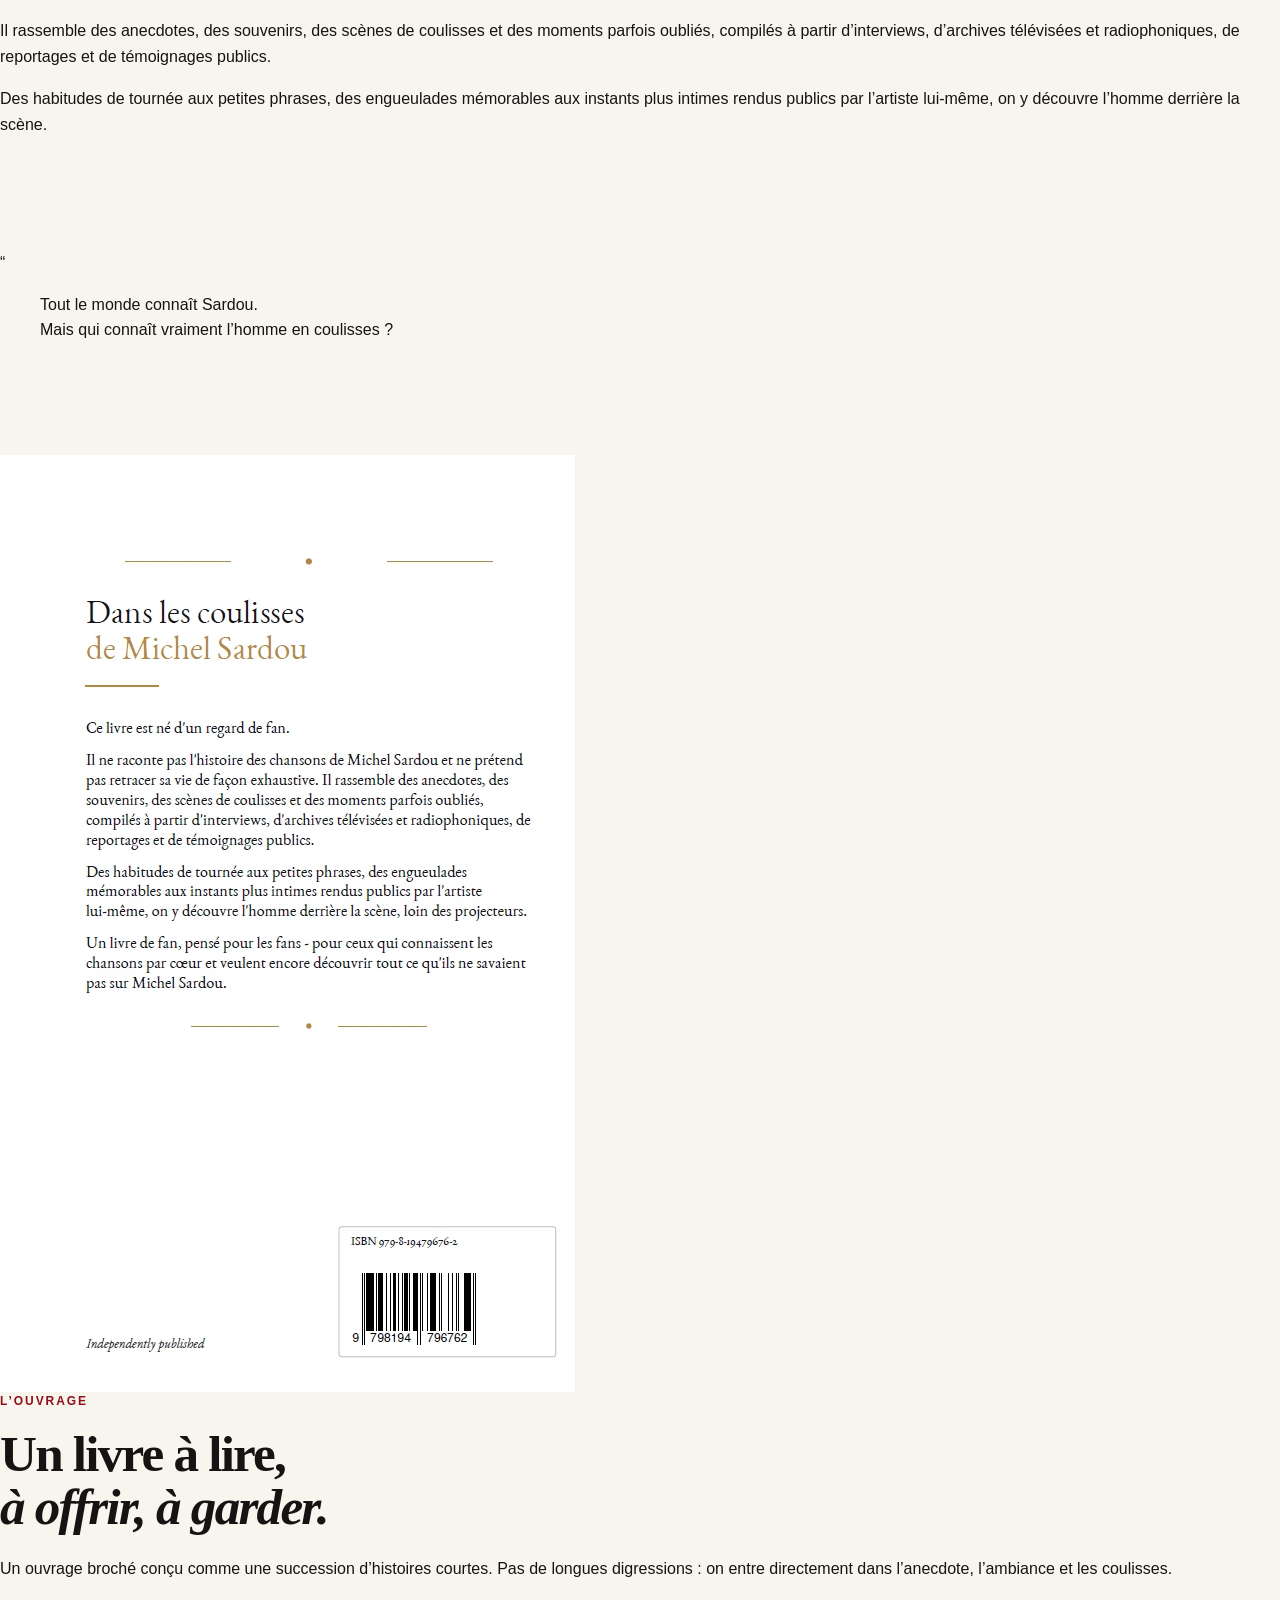
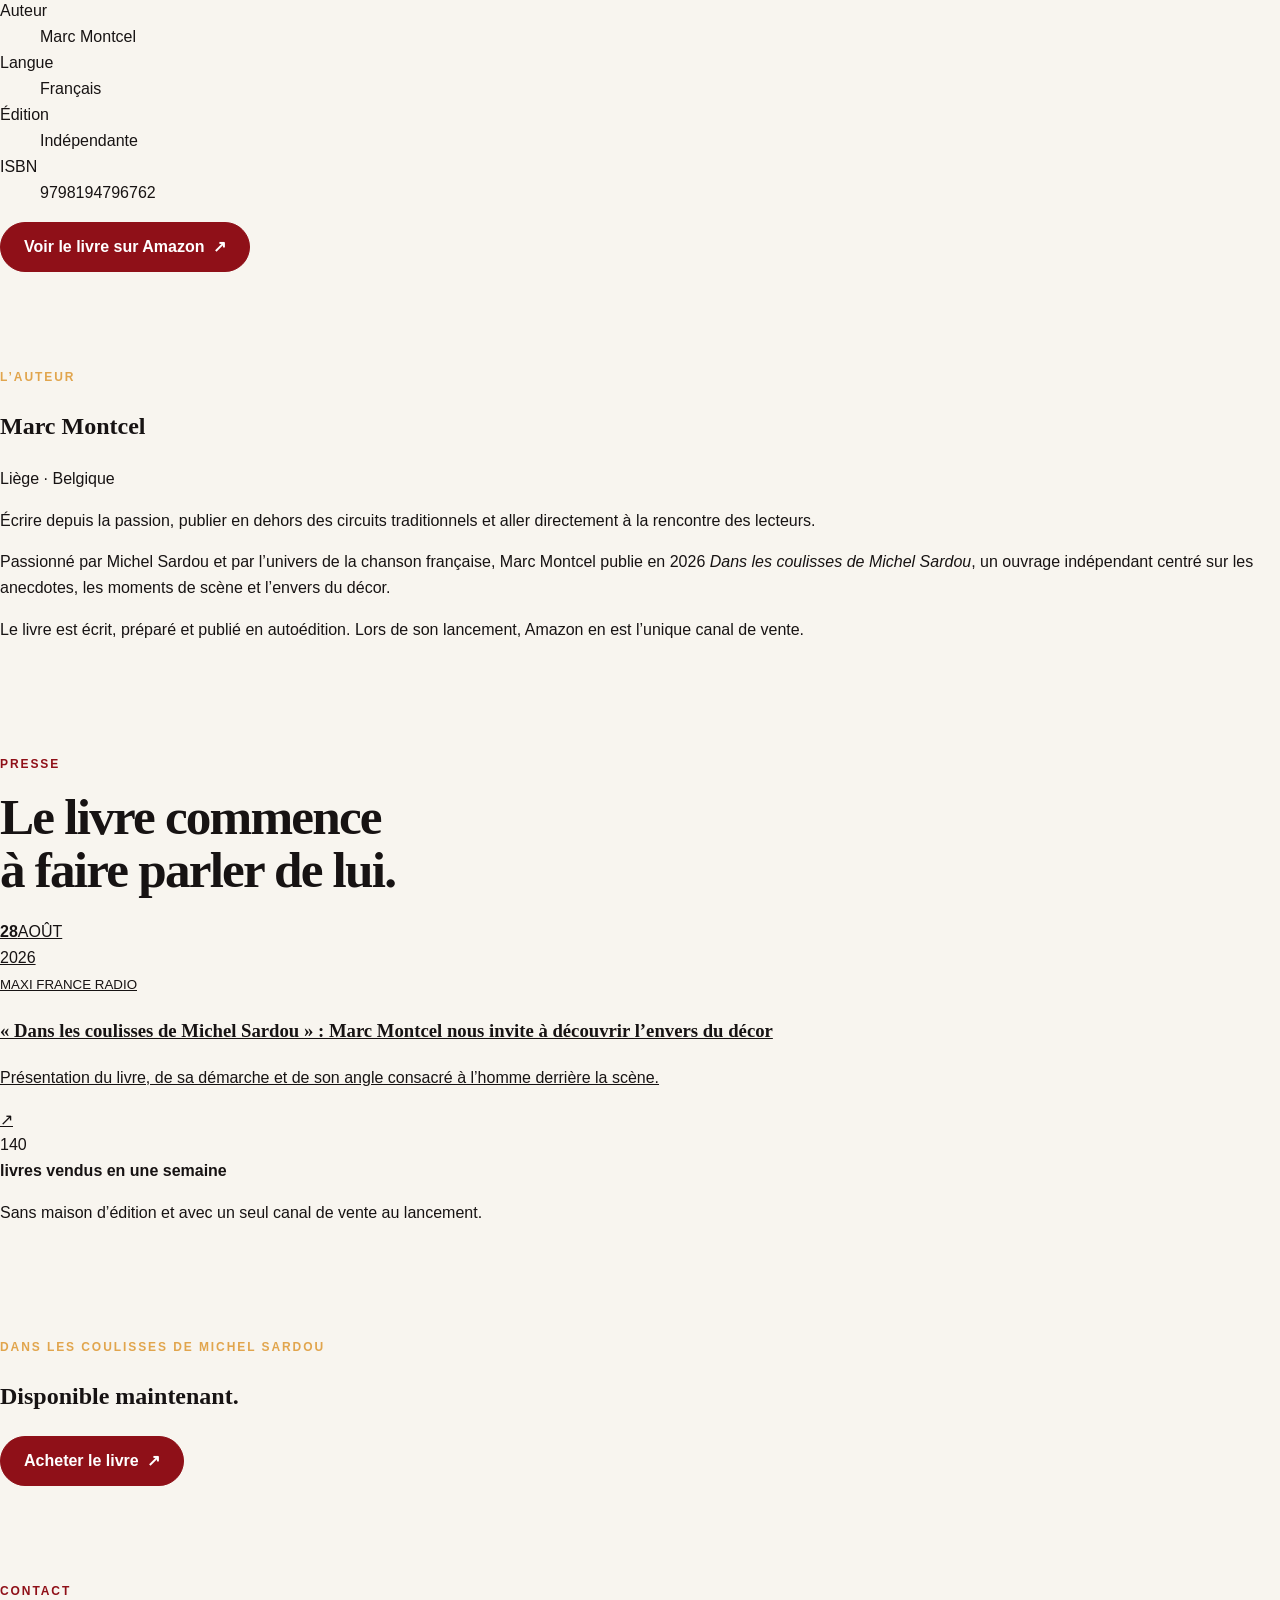
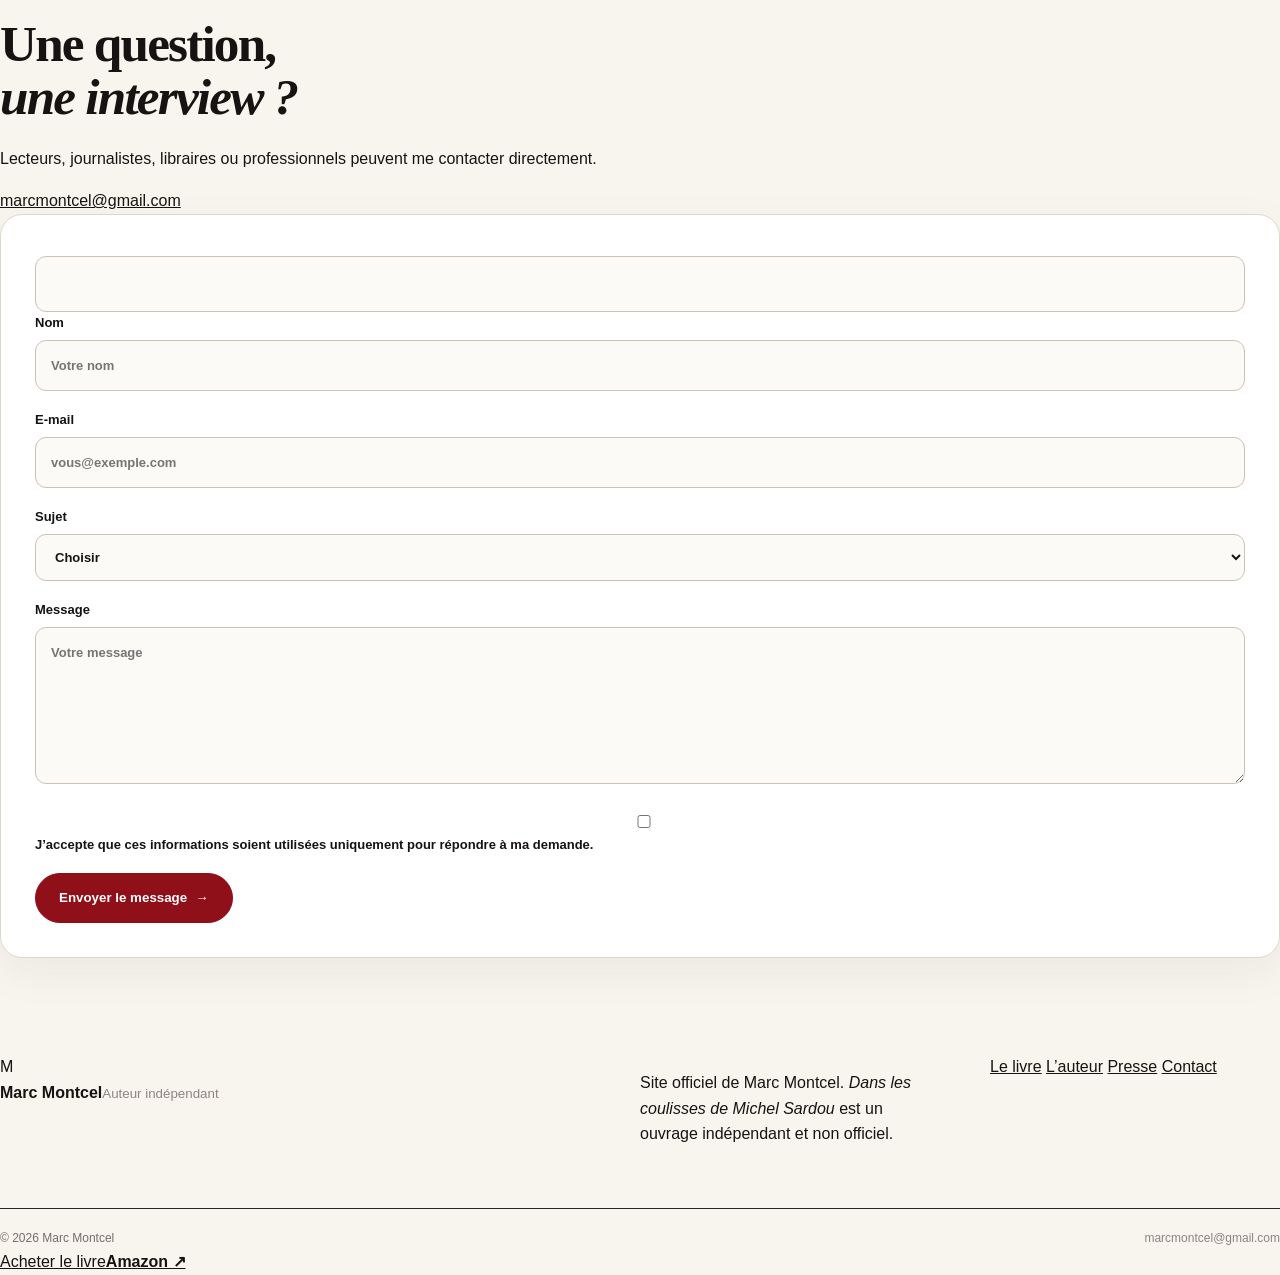
==== commit 5376c0e2: "Add files via upload" ====
--- a/index.html
+++ b/index.html
@@ -4,11 +4,11 @@
 <meta charset="utf-8">
 <meta name="viewport" content="width=device-width,initial-scale=1">
 <title>Marc Montcel — Dans les coulisses de Michel Sardou</title>
-<meta name="description" content="Site officiel de Marc Montcel, auteur de « Dans les coulisses de Michel Sardou » : un livre indépendant consacré aux anecdotes et à l’homme derrière les projecteurs.">
+<meta name="description" content="Site officiel de Marc Montcel, auteur de « Dans les coulisses de Michel Sardou », ouvrage indépendant consacré aux anecdotes et à l'homme derrière les projecteurs.">
 <meta name="robots" content="index,follow,max-image-preview:large">
 <link rel="canonical" href="https://marcmontcel.be/">
 <link rel="icon" href="img/favicon.svg" type="image/svg+xml">
-<meta name="theme-color" content="#f7f4ee">
+<meta name="theme-color" content="#f3efe8">
 <meta property="og:type" content="website">
 <meta property="og:locale" content="fr_BE">
 <meta property="og:site_name" content="Marc Montcel">
@@ -20,253 +20,241 @@
 
 <link rel="preconnect" href="https://fonts.googleapis.com">
 <link rel="preconnect" href="https://fonts.gstatic.com" crossorigin>
-<link href="https://fonts.googleapis.com/css2?family=Manrope:wght@400;500;600;700&family=Newsreader:opsz,wght@6..72,400;6..72,500;6..72,600&display=swap" rel="stylesheet">
-<link rel="stylesheet" href="css/style-v5.css?v=5">
-<script defer src="js/main-v5.js?v=5"></script>
+<link href="https://fonts.googleapis.com/css2?family=Inter:wght@400;500;600;700&family=Playfair+Display:ital,wght@0,500;0,600;1,500&display=swap" rel="stylesheet">
+<link rel="stylesheet" href="css/style.css">
+<script defer src="js/main.js"></script>
 <script type="application/ld+json">{"@context": "https://schema.org", "@graph": [{"@type": "WebSite", "url": "https://marcmontcel.be/", "name": "Marc Montcel", "inLanguage": "fr-BE"}, {"@type": "Person", "name": "Marc Montcel", "url": "https://marcmontcel.be/", "jobTitle": "Auteur", "email": "mailto:marcmontcel@gmail.com"}, {"@type": "Book", "name": "Dans les coulisses de Michel Sardou", "isbn": "9798194796762", "author": {"@type": "Person", "name": "Marc Montcel"}, "inLanguage": "fr", "bookFormat": "https://schema.org/Paperback", "image": "https://marcmontcel.be/img/couverture.webp", "url": "https://marcmontcel.be/#livre", "potentialAction": {"@type": "BuyAction", "target": "https://www.amazon.fr/dp/B0HGGFF3XF"}}]}</script>
 </head>
-
 <body>
-<a class="skip" href="#main">Aller au contenu</a>
-
-<header class="topbar" data-header>
-  <div class="shell topbar-inner">
-    <a class="identity" href="#accueil">
-      <span class="identity-mark">MM</span>
-      <span class="identity-copy">
-        <strong>Marc Montcel</strong>
-        <small>Auteur indépendant</small>
-      </span>
+<a class="skip" href="#contenu">Aller au contenu</a>
+
+<header class="header" data-header>
+  <div class="container nav">
+    <a class="logo" href="#accueil">
+      <span class="logo-mark">M</span>
+      <span class="logo-name">Marc Montcel</span>
     </a>
-
-    <button class="menu-button" type="button" aria-label="Ouvrir le menu" aria-expanded="false" data-toggle>
-      <span></span><span></span>
+    <button class="menu-toggle" aria-label="Ouvrir le menu" aria-expanded="false" data-toggle>
+      <span></span><span></span><span></span>
     </button>
-
-    <nav class="menu" data-menu>
+    <nav class="nav-links" data-menu>
       <a href="#livre">Le livre</a>
       <a href="#auteur">L’auteur</a>
       <a href="#presse">Presse</a>
       <a href="#contact">Contact</a>
-      <a class="amazon-link" href="https://www.amazon.fr/dp/B0HGGFF3XF" target="_blank" rel="noopener">Amazon ↗</a>
+      <a class="buy-link" href="https://www.amazon.fr/dp/B0HGGFF3XF" target="_blank" rel="noopener">Acheter le livre ↗</a>
     </nav>
   </div>
 </header>
 
-<main id="main">
+<main id="contenu">
 <section class="hero" id="accueil">
-  <div class="shell hero-panel">
-    <div class="hero-art reveal">
-      <div class="cover-column">
-        <img src="img/couverture.webp" alt="Couverture du livre Dans les coulisses de Michel Sardou de Marc Montcel" width="604" height="947">
-      </div>
-      <div class="vertical-caption">
-        <span>ÉDITION INDÉPENDANTE</span>
-        <span>2026</span>
-      </div>
-    </div>
-
-    <div class="hero-content reveal delay">
-      <p class="eyebrow">NOUVEAU LIVRE</p>
-      <h1>Dans les coulisses<br><span>de Michel Sardou</span></h1>
-      <p class="hero-text">Anecdotes, souvenirs, coulisses et moments parfois oubliés : un livre pour découvrir l’homme derrière le personnage public.</p>
-
-      <div class="hero-cta">
-        <a class="button button-dark" href="https://www.amazon.fr/dp/B0HGGFF3XF" target="_blank" rel="noopener">Acheter le livre <span>↗</span></a>
-        <a class="inline-link" href="#livre">En savoir plus</a>
-      </div>
-
-      <div class="hero-proof">
-        <div><strong>140</strong><small>exemplaires vendus<br>en une semaine</small></div>
-        <div><strong>100%</strong><small>autoédition</small></div>
-        <div><strong>1</strong><small>canal de vente<br>au lancement</small></div>
-      </div>
-    </div>
-  </div>
-</section>
-
-<section class="section statement" id="livre">
-  <div class="shell statement-grid">
-    <div class="section-label reveal">
-      <span>01</span>
-      <small>Le livre</small>
-    </div>
-
-    <div class="statement-title reveal delay">
-      <p class="eyebrow">LE PROJET</p>
-      <h2>Pas une biographie.<br>Un regard de passionné.</h2>
-    </div>
-
-    <div class="statement-copy reveal delay-2">
+  <div class="container hero-grid">
+    <div class="hero-copy reveal">
+      <p class="kicker">NOUVEAUTÉ · 2026</p>
+      <h1>Dans les coulisses<br>de <em>Michel Sardou</em></h1>
+      <p class="intro">Un livre indépendant pour découvrir l’homme derrière la scène, à travers des anecdotes, des souvenirs et des histoires de coulisses.</p>
+      <div class="hero-actions">
+        <a class="btn primary" href="https://www.amazon.fr/dp/B0HGGFF3XF" target="_blank" rel="noopener">Acheter sur Amazon <span>↗</span></a>
+        <a class="btn secondary" href="#livre">Découvrir le livre</a>
+      </div>
+      <div class="hero-note">
+        <span>140 exemplaires vendus en une semaine</span>
+        <span>Autoédition</span>
+        <span>Amazon au lancement</span>
+      </div>
+    </div>
+
+    <div class="hero-book reveal delay">
+      <div class="book-card">
+        <div class="book-shadow"></div>
+        <img src="img/couverture.webp" alt="Couverture du livre Dans les coulisses de Michel Sardou, de Marc Montcel" width="604" height="947">
+      </div>
+      <div class="book-caption">
+        <span>Marc Montcel</span>
+        <span>ISBN 9798194796762</span>
+      </div>
+    </div>
+  </div>
+</section>
+
+<section class="stats">
+  <div class="container stats-grid">
+    <div><strong>140</strong><span>exemplaires<br>en 7 jours</span></div>
+    <div><strong>100%</strong><span>publication<br>indépendante</span></div>
+    <div><strong>1</strong><span>canal de vente<br>au lancement</span></div>
+  </div>
+</section>
+
+<section class="section book-section" id="livre">
+  <div class="container editorial-grid">
+    <div class="side-label reveal">
+      <span>01</span><i></i><small>Le livre</small>
+    </div>
+
+    <div class="section-title reveal delay">
+      <p class="kicker dark">LE PROJET</p>
+      <h2>Un livre de fan,<br><em>pensé pour les fans.</em></h2>
+    </div>
+
+    <div class="section-copy reveal delay2">
       <p class="lead">Ce livre est né d’un regard de fan. Il ne raconte pas l’histoire des chansons de Michel Sardou et ne prétend pas retracer sa vie de façon exhaustive.</p>
       <p>Il rassemble des anecdotes, des souvenirs, des scènes de coulisses et des moments parfois oubliés, compilés à partir d’interviews, d’archives télévisées et radiophoniques, de reportages et de témoignages publics.</p>
-    </div>
-  </div>
-</section>
-
-<section class="quote-band">
-  <div class="shell quote-layout reveal">
-    <span class="quote-sign">“</span>
-    <blockquote>Un livre de fan,<br>pensé pour les fans.</blockquote>
-    <p>Pour ceux qui connaissent les chansons par cœur et veulent encore découvrir ce qu’ils ne savaient pas sur Michel Sardou.</p>
-  </div>
-</section>
-
-<section class="section details">
-  <div class="shell details-grid">
-    <div class="details-image reveal">
-      <img src="img/quatrieme.webp" alt="Quatrième de couverture de Dans les coulisses de Michel Sardou" width="575" height="937" loading="lazy">
-    </div>
-
-    <div class="details-copy reveal delay">
-      <p class="eyebrow">L’OUVRAGE</p>
-      <h2>Un objet éditorial<br>simple et direct.</h2>
-      <p>Des chapitres courts, un rythme rapide et une idée simple : entrer directement dans l’histoire et l’anecdote, sans transformer le livre en encyclopédie.</p>
-
-      <div class="specs">
-        <div><span>Auteur</span><strong>Marc Montcel</strong></div>
-        <div><span>Langue</span><strong>Français</strong></div>
-        <div><span>Édition</span><strong>Indépendante</strong></div>
-        <div><span>ISBN</span><strong>9798194796762</strong></div>
-      </div>
-
-      <a class="button button-dark" href="https://www.amazon.fr/dp/B0HGGFF3XF" target="_blank" rel="noopener">Voir sur Amazon <span>↗</span></a>
-    </div>
-  </div>
-</section>
-
-<section class="section author-section" id="auteur">
-  <div class="shell author-layout">
-    <div class="author-left reveal">
-      <p class="eyebrow light">L’AUTEUR</p>
-      <h2>Marc<br>Montcel</h2>
-      <p class="location">Liège · Belgique</p>
-    </div>
-
-    <div class="author-right reveal delay">
+      <p>Des habitudes de tournée aux petites phrases, des engueulades mémorables aux instants plus intimes rendus publics par l’artiste lui-même, on y découvre l’homme derrière la scène.</p>
+    </div>
+  </div>
+</section>
+
+<section class="quote-section">
+  <div class="container quote-box reveal">
+    <span class="quote-mark">“</span>
+    <blockquote>Tout le monde connaît Sardou.<br>Mais qui connaît vraiment l’homme en coulisses&nbsp;?</blockquote>
+  </div>
+</section>
+
+<section class="section object-section">
+  <div class="container object-grid">
+    <div class="back-cover reveal">
+      <div class="cover-frame">
+        <img src="img/quatrieme.webp" alt="Quatrième de couverture du livre" width="575" height="937" loading="lazy">
+      </div>
+    </div>
+    <div class="object-copy reveal delay">
+      <p class="kicker dark">L’OUVRAGE</p>
+      <h2>Un livre à lire,<br><em>à offrir, à garder.</em></h2>
+      <p>Un ouvrage broché conçu comme une succession d’histoires courtes. Pas de longues digressions : on entre directement dans l’anecdote, l’ambiance et les coulisses.</p>
+
+      <dl class="book-info">
+        <div><dt>Auteur</dt><dd>Marc Montcel</dd></div>
+        <div><dt>Langue</dt><dd>Français</dd></div>
+        <div><dt>Édition</dt><dd>Indépendante</dd></div>
+        <div><dt>ISBN</dt><dd>9798194796762</dd></div>
+      </dl>
+
+      <a class="btn dark-btn" href="https://www.amazon.fr/dp/B0HGGFF3XF" target="_blank" rel="noopener">Voir le livre sur Amazon <span>↗</span></a>
+    </div>
+  </div>
+</section>
+
+<section class="author-section" id="auteur">
+  <div class="container author-grid">
+    <div class="author-intro reveal">
+      <p class="kicker gold">L’AUTEUR</p>
+      <h2>Marc Montcel</h2>
+      <p class="author-meta">Liège · Belgique</p>
+    </div>
+    <div class="author-copy reveal delay">
       <p class="author-lead">Écrire depuis la passion, publier en dehors des circuits traditionnels et aller directement à la rencontre des lecteurs.</p>
       <p>Passionné par Michel Sardou et par l’univers de la chanson française, Marc Montcel publie en 2026 <em>Dans les coulisses de Michel Sardou</em>, un ouvrage indépendant centré sur les anecdotes, les moments de scène et l’envers du décor.</p>
-      <p>Le livre a été écrit, préparé et publié en autoédition. Lors de son lancement, Amazon en est l’unique canal de vente.</p>
+      <p>Le livre est écrit, préparé et publié en autoédition. Lors de son lancement, Amazon en est l’unique canal de vente.</p>
     </div>
   </div>
 </section>
 
 <section class="section press-section" id="presse">
-  <div class="shell">
-    <div class="section-head reveal">
+  <div class="container">
+    <div class="press-top reveal">
       <div>
-        <p class="eyebrow">PRESSE</p>
+        <p class="kicker dark">PRESSE</p>
         <h2>Le livre commence<br>à faire parler de lui.</h2>
       </div>
-      <span class="section-index">03</span>
-    </div>
-
-    <a class="press-item reveal delay" href="https://www.maxifrance.radio/dans-les-coulisses-de-michel-sardou/" target="_blank" rel="noopener">
-      <div class="press-source">
-        <strong>Maxi France Radio</strong>
-        <time>28 août 2026</time>
-      </div>
-      <div class="press-title">
-        « Dans les coulisses de Michel Sardou » : Marc Montcel nous invite à découvrir l’envers du décor
+    </div>
+
+    <a class="press-row reveal delay" href="https://www.maxifrance.radio/dans-les-coulisses-de-michel-sardou/" target="_blank" rel="noopener">
+      <div class="press-date"><strong>28</strong><span>AOÛT<br>2026</span></div>
+      <div class="press-content">
+        <small>MAXI FRANCE RADIO</small>
+        <h3>« Dans les coulisses de Michel Sardou » : Marc Montcel nous invite à découvrir l’envers du décor</h3>
+        <p>Présentation du livre, de sa démarche et de son angle consacré à l’homme derrière la scène.</p>
       </div>
       <div class="press-arrow">↗</div>
     </a>
 
-    <div class="press-story reveal">
-      <div class="press-number">140</div>
+    <div class="press-fact reveal">
+      <span class="big-number">140</span>
       <div>
-        <strong>exemplaires en une semaine</strong>
-        <p>Sans maison d’édition et avec Amazon comme seul canal de vente au lancement.</p>
-      </div>
-    </div>
-  </div>
-</section>
-
-<section class="purchase">
-  <div class="shell purchase-inner reveal">
-    <div>
-      <p class="eyebrow light">DISPONIBLE MAINTENANT</p>
-      <h2>Dans les coulisses de Michel Sardou</h2>
-    </div>
-    <a class="button button-light" href="https://www.amazon.fr/dp/B0HGGFF3XF" target="_blank" rel="noopener">Acheter sur Amazon <span>↗</span></a>
+        <strong>livres vendus en une semaine</strong>
+        <p>Sans maison d’édition et avec un seul canal de vente au lancement.</p>
+      </div>
+    </div>
+  </div>
+</section>
+
+<section class="cta">
+  <div class="container cta-inner reveal">
+    <p class="kicker gold">DANS LES COULISSES DE MICHEL SARDOU</p>
+    <h2>Disponible maintenant.</h2>
+    <a class="btn primary" href="https://www.amazon.fr/dp/B0HGGFF3XF" target="_blank" rel="noopener">Acheter le livre <span>↗</span></a>
   </div>
 </section>
 
 <section class="section contact-section" id="contact">
-  <div class="shell contact-layout">
-    <div class="contact-intro reveal">
-      <p class="eyebrow">CONTACT</p>
-      <h2>Un message ?</h2>
+  <div class="container contact-grid">
+    <div class="contact-copy reveal">
+      <p class="kicker dark">CONTACT</p>
+      <h2>Une question,<br><em>une interview ?</em></h2>
       <p>Lecteurs, journalistes, libraires ou professionnels peuvent me contacter directement.</p>
-      <a class="mail" href="mailto:marcmontcel@gmail.com">marcmontcel@gmail.com</a>
-    </div>
-
-    <form class="form reveal delay" action="https://formsubmit.co/marcmontcel@gmail.com" method="POST">
+      <a class="email" href="mailto:marcmontcel@gmail.com">marcmontcel@gmail.com</a>
+    </div>
+
+    <form class="contact-form reveal delay" action="https://formsubmit.co/marcmontcel@gmail.com" method="POST">
       <input type="hidden" name="_subject" value="Nouveau message depuis marcmontcel.be">
       <input type="hidden" name="_next" value="https://marcmontcel.be/#contact">
       <input type="hidden" name="_template" value="table">
       <input type="text" name="_honey" class="hp" tabindex="-1" autocomplete="off">
 
-      <div class="form-row">
+      <div class="form-grid">
         <label>Nom
-          <input type="text" name="Nom" required autocomplete="name">
+          <input type="text" name="Nom" required autocomplete="name" placeholder="Votre nom">
         </label>
         <label>E-mail
-          <input type="email" name="Email" required autocomplete="email">
+          <input type="email" name="Email" required autocomplete="email" placeholder="vous@exemple.com">
         </label>
       </div>
-
       <label>Sujet
         <select name="Sujet" required>
-          <option value="">Sélectionner</option>
+          <option value="">Choisir</option>
           <option>Question sur le livre</option>
           <option>Demande presse / interview</option>
           <option>Librairie / distribution</option>
           <option>Autre</option>
         </select>
       </label>
-
       <label>Message
-        <textarea name="Message" rows="6" required></textarea>
+        <textarea name="Message" rows="6" required placeholder="Votre message"></textarea>
       </label>
-
       <label class="consent">
         <input type="checkbox" required>
         <span>J’accepte que ces informations soient utilisées uniquement pour répondre à ma demande.</span>
       </label>
-
-      <button class="button button-dark" type="submit">Envoyer <span>→</span></button>
+      <button class="btn dark-btn submit" type="submit">Envoyer le message <span>→</span></button>
     </form>
   </div>
 </section>
 </main>
 
 <footer class="footer">
-  <div class="shell footer-inner">
-    <div class="identity footer-identity">
-      <span class="identity-mark">MM</span>
-      <span class="identity-copy">
-        <strong>Marc Montcel</strong>
-        <small>Auteur indépendant</small>
-      </span>
+  <div class="container footer-grid">
+    <div class="footer-brand">
+      <span class="logo-mark dark-logo">M</span>
+      <div><strong>Marc Montcel</strong><small>Auteur indépendant</small></div>
     </div>
     <p>Site officiel de Marc Montcel. <em>Dans les coulisses de Michel Sardou</em> est un ouvrage indépendant et non officiel.</p>
-    <div class="footer-nav">
+    <div class="footer-links">
       <a href="#livre">Le livre</a>
       <a href="#auteur">L’auteur</a>
       <a href="#presse">Presse</a>
       <a href="#contact">Contact</a>
     </div>
   </div>
-  <div class="shell footer-bottom">
+  <div class="container footer-bottom">
     <span>© <span data-year></span> Marc Montcel</span>
     <a href="mailto:marcmontcel@gmail.com">marcmontcel@gmail.com</a>
   </div>
 </footer>
 
 <a class="mobile-buy" href="https://www.amazon.fr/dp/B0HGGFF3XF" target="_blank" rel="noopener">
-  <span>Acheter le livre</span>
-  <strong>Amazon ↗</strong>
+  <span>Acheter le livre</span><strong>Amazon ↗</strong>
 </a>
 </body>
 </html>
--- a/css/style.css
+++ b/css/style.css
@@ -0,0 +1,73 @@
+
+:root{
+ --ink:#171313;--muted:#68605b;--paper:#f8f5ef;--white:#fff;
+ --red:#8f1018;--red2:#c2222b;--gold:#c28a37;--line:#ded7ce;
+ --dark:#120f0f;--soft:#eee8df;--max:1180px;--radius:22px;
+ --shadow:0 30px 70px rgba(30,10,10,.18);
+}
+*{box-sizing:border-box} html{scroll-behavior:smooth}
+body{margin:0;background:var(--paper);color:var(--ink);font-family:Arial,Helvetica,sans-serif;line-height:1.62;-webkit-font-smoothing:antialiased}
+h1,h2,h3,.brand strong,.email-big{font-family:Georgia,"Times New Roman",serif}
+a{color:inherit} img{max-width:100%;height:auto;display:block}
+.shell{width:min(calc(100% - 40px),var(--max));margin-inline:auto}.narrow{max-width:860px}.center{text-align:center}
+.skip{position:absolute;left:-10000px}.skip:focus{left:12px;top:12px;background:#fff;padding:10px 15px;z-index:1000}
+.site-header{position:sticky;top:0;z-index:60;background:rgba(248,245,239,.94);backdrop-filter:blur(12px);border-bottom:1px solid rgba(0,0,0,.06)}
+.nav-shell{height:78px;display:flex;align-items:center;justify-content:space-between;gap:20px}
+.brand{display:inline-flex;align-items:center;gap:12px;text-decoration:none}.brand>span:last-child{display:flex;flex-direction:column;line-height:1.05}
+.brand strong{font-size:18px}.brand small{text-transform:uppercase;letter-spacing:.14em;font-size:9px;color:var(--muted);margin-top:5px}
+.brand-monogram{width:42px;height:42px;border-radius:50%;display:grid;place-items:center;background:var(--dark);color:var(--gold);font-weight:700;font-size:13px}
+.main-nav{display:flex;align-items:center;gap:24px}.main-nav a{text-decoration:none;font-size:14px;font-weight:700}.main-nav a:not(.btn):hover{color:var(--red)}
+.menu-btn{display:none;background:transparent;border:0;padding:8px}.menu-btn span{display:block;width:25px;height:2px;background:var(--ink);margin:5px}
+.btn{display:inline-flex;align-items:center;justify-content:center;gap:8px;min-height:50px;padding:0 23px;border:1px solid var(--red);border-radius:999px;background:var(--red);color:#fff;text-decoration:none;font-weight:800;cursor:pointer;transition:.18s transform,.18s background}
+.btn:hover{transform:translateY(-2px);background:#6f0b12;border-color:#6f0b12}.btn-sm{min-height:40px;padding:0 18px;font-size:13px!important}
+.btn-outline{background:transparent;color:var(--ink);border-color:var(--ink)}.btn-outline:hover{background:var(--ink);color:#fff;border-color:var(--ink)}
+.btn-light{background:#fff;border-color:#fff;color:var(--ink)}.btn-light:hover{background:#ece8e3;border-color:#ece8e3}
+.amazon-a{font-family:Georgia,serif;font-size:22px;font-weight:700;color:#ffb23e;line-height:1}
+.kicker{margin:0 0 15px;text-transform:uppercase;letter-spacing:.16em;color:var(--red);font-size:12px;font-weight:900}.gold{color:#e1a54d}
+.hero{min-height:calc(100vh - 78px);display:flex;align-items:center;overflow:hidden;background:linear-gradient(110deg,#faf7f1 0%,#f7f2ea 55%,#ede4d8 100%)}
+.hero-grid{display:grid;grid-template-columns:1.08fr .92fr;align-items:center;gap:80px;padding:72px 0}
+.hero h1{font-size:clamp(3.4rem,6vw,6.4rem);letter-spacing:-.055em;line-height:.98;margin:.12em 0 .28em;max-width:780px}.hero h1 em{font-style:normal;color:var(--red)}
+.lead{font-size:clamp(1.08rem,1.8vw,1.32rem);color:var(--muted);max-width:720px}.actions{display:flex;flex-wrap:wrap;gap:12px;margin:30px 0 36px}
+.launch-proof{display:flex;gap:30px;flex-wrap:wrap;border-top:1px solid var(--line);padding-top:25px}.launch-proof div{display:flex;gap:10px;align-items:flex-start}.launch-proof strong{font-family:Georgia,serif;font-size:28px;line-height:1;color:var(--ink)}.launch-proof span{font-size:12px;color:var(--muted);line-height:1.35}
+.cover-stage{position:relative;min-height:650px;display:grid;place-items:center;isolation:isolate}.cover-link{display:block;width:min(365px,77%);position:relative;z-index:4;transform:rotate(1.6deg);transition:.25s transform;filter:drop-shadow(0 35px 35px rgba(0,0,0,.32))}.cover-link:hover{transform:rotate(0deg) translateY(-7px)}
+.cover-link img{border-radius:2px}.curtain{position:absolute;top:-70px;bottom:-70px;width:28%;z-index:2;background:linear-gradient(90deg,#3a0206,#9e101b 42%,#500509 78%,#240103);box-shadow:inset 0 0 25px rgba(0,0,0,.65)}
+.curtain-left{left:-13%;transform:skewX(-7deg)}.curtain-right{right:-13%;transform:skewX(7deg)}
+.spotlight{position:absolute;width:80%;height:90%;top:0;z-index:1;background:radial-gradient(ellipse at 50% 28%,rgba(255,211,142,.65),rgba(255,190,100,.12) 35%,transparent 68%);filter:blur(5px)}
+.section{padding:96px 0}.section h2{font-size:clamp(2.3rem,4vw,4rem);line-height:1.04;letter-spacing:-.035em;margin:.12em 0 .45em}
+.two-col{display:grid;grid-template-columns:.8fr 1.2fr;gap:80px}.richtext{color:#4f4844;font-size:1.07rem}.richtext p{margin:0 0 1.25em}.arrow-link{font-weight:800;color:var(--red);text-decoration:none}.arrow-link:hover{text-decoration:underline}
+.dark-band{background:var(--dark);color:#fff}.dark-band p{color:#c9c0bc}.band-head{max-width:830px}.band-head>p:last-child{font-size:1.15rem;max-width:720px}
+.stat-cards{display:grid;grid-template-columns:repeat(3,1fr);gap:16px;margin-top:46px}.stat-cards article{border:1px solid #302828;border-radius:var(--radius);padding:30px;background:#191414}.stat-cards strong{display:block;font-family:Georgia,serif;font-size:3.7rem;color:#fff;line-height:1}.stat-cards span{color:#bdb4b0;font-size:.92rem}
+.press-highlight{display:grid;grid-template-columns:120px 1fr auto;align-items:center;gap:35px;border-top:1px solid var(--line);border-bottom:1px solid var(--line);padding-top:42px;padding-bottom:42px}.press-logo{font-size:13px;letter-spacing:.18em;font-weight:900;border:1px solid var(--ink);padding:24px 10px;text-align:center}.press-highlight h2{font-size:clamp(1.8rem,3vw,2.9rem);margin:.15em 0}.press-highlight p{color:var(--muted)}
+.book-strip{background:var(--soft)}.book-strip-grid{display:grid;grid-template-columns:300px 1fr;gap:75px;align-items:center}.book-strip img{box-shadow:var(--shadow);border-radius:4px}.lead-small{color:var(--muted);font-size:1.1rem;margin-bottom:28px}
+.faq-grid{display:grid;grid-template-columns:repeat(3,1fr);gap:18px}.faq-grid article{background:#fff;border:1px solid var(--line);border-radius:var(--radius);padding:28px}.faq-grid h3{font-size:1.35rem;margin:0 0 10px}.faq-grid p{color:var(--muted);margin:0}
+.page-hero{padding:90px 0 75px;border-bottom:1px solid var(--line);background:linear-gradient(135deg,#faf8f3,#efe8df)}.page-hero h1{font-size:clamp(3.2rem,6vw,5.8rem);letter-spacing:-.055em;line-height:1;margin:.1em 0 .28em}
+.page-hero-grid{display:grid;grid-template-columns:1fr 340px;gap:70px;align-items:center}.page-cover{width:100%;box-shadow:var(--shadow);transform:rotate(1.5deg)}
+.content-grid{display:grid;grid-template-columns:280px 1fr;gap:80px;align-items:start}.book-facts{position:sticky;top:108px;border:1px solid var(--line);border-radius:var(--radius);overflow:hidden;background:#fff}.book-facts div{padding:18px 20px;border-bottom:1px solid var(--line);display:flex;flex-direction:column}.book-facts div:last-child{border-bottom:0}.book-facts span{font-size:10px;text-transform:uppercase;letter-spacing:.12em;color:var(--muted)}.book-facts strong{margin-top:2px}
+.article-text{max-width:790px}.article-text h2{margin-top:1.2em}.article-text blockquote{margin:42px 0;padding:28px;border-left:5px solid var(--red);background:#fff;font-family:Georgia,serif;font-size:1.35rem;color:var(--ink)}
+.buy-panel{margin-top:50px;border-radius:var(--radius);padding:30px;background:var(--dark);color:#fff;display:flex;justify-content:space-between;align-items:center;gap:30px}.buy-panel h3{font-size:1.8rem;margin:.2em 0}
+.back-cover-section{background:#eee8df}.back-grid{display:grid;grid-template-columns:1fr 380px;gap:80px;align-items:center}.back-grid img{box-shadow:var(--shadow)}
+.author-layout{display:grid;grid-template-columns:340px 1fr;gap:80px;align-items:start}.monogram-card{aspect-ratio:4/5;background:linear-gradient(135deg,#150d0e,#4d0b0f);border-radius:var(--radius);box-shadow:var(--shadow);display:flex;flex-direction:column;align-items:center;justify-content:center;color:#fff}.monogram-card span{font-family:Georgia,serif;font-size:6rem;color:var(--gold)}.monogram-card small{letter-spacing:.18em;text-transform:uppercase}.big-first{font-size:1.28rem!important;color:var(--ink)!important}
+.press-facts{display:grid;grid-template-columns:repeat(3,1fr);gap:1px;background:var(--line);border:1px solid var(--line);border-radius:var(--radius);overflow:hidden}.press-facts article{background:#fff;padding:26px;display:flex;flex-direction:column}.press-facts span{font-size:10px;text-transform:uppercase;letter-spacing:.12em;color:var(--muted);margin-bottom:4px}.pale{background:var(--soft)}
+.media-card{display:grid;grid-template-columns:110px 1fr;gap:36px;background:#fff;border:1px solid var(--line);border-radius:var(--radius);padding:34px}.media-date{font-family:Georgia,serif;font-size:3.2rem;color:var(--red);line-height:.8;border-right:1px solid var(--line)}.media-date small{font-family:Arial,sans-serif;font-size:10px;letter-spacing:.15em;color:var(--muted)}.media-card h2{font-size:clamp(1.8rem,3vw,3rem)}.source{font-size:11px;letter-spacing:.14em;font-weight:900;color:var(--red)}
+.media-angle{display:grid;grid-template-columns:.8fr 1.2fr;gap:75px}.press-contact{display:grid;grid-template-columns:1fr 1fr;gap:60px;align-items:center}.email-big{font-size:clamp(1.5rem,3vw,2.4rem);display:block;color:#fff;margin-bottom:24px;text-decoration:none;overflow-wrap:anywhere}
+.contact-layout{display:grid;grid-template-columns:.72fr 1.28fr;gap:60px;align-items:start}.dark-email{color:var(--ink);font-size:clamp(1.4rem,2.5vw,2rem)}.contact-side p{color:var(--muted)}.contact-mini{margin-top:42px;padding-top:24px;border-top:1px solid var(--line);display:flex;flex-direction:column;gap:5px}.contact-mini a{color:var(--red);font-weight:800;text-decoration:none}
+.contact-form{background:#fff;border:1px solid var(--line);border-radius:var(--radius);padding:34px;box-shadow:0 14px 45px rgba(40,20,20,.06)}.field-row{display:grid;grid-template-columns:1fr 1fr;gap:18px}
+.contact-form label{display:block;font-weight:800;font-size:13px;margin-bottom:18px}.contact-form input,.contact-form select,.contact-form textarea{width:100%;margin-top:7px;padding:14px 15px;border:1px solid #ccc2b8;border-radius:11px;background:#fcfaf7;font:inherit;color:var(--ink);outline:none}.contact-form input:focus,.contact-form select:focus,.contact-form textarea:focus{border-color:var(--red);box-shadow:0 0 0 3px rgba(143,16,24,.08)}
+.privacy-check{display:flex!important;align-items:flex-start;gap:10px;font-weight:400!important;color:var(--muted)}.privacy-check input{width:auto!important;margin-top:5px!important}.submit-btn{border:0}.form-note{font-size:12px;color:var(--muted);margin-top:16px}
+.thanks{min-height:65vh;display:flex;align-items:center}.thanks .btn{margin-top:18px}
+.site-footer{background:#0e0b0b;color:#fff;padding:68px 0 24px}.footer-grid{display:grid;grid-template-columns:1.4fr .7fr .7fr;gap:60px}.footer-brand .brand-monogram{background:#fff;color:var(--red)}.footer-brand small{color:#8d8581}.footer-intro{max-width:490px;color:#bdb4b0;margin-top:22px}.fine{font-size:12px;color:#776e6a;max-width:520px}.footer-col{display:flex;flex-direction:column;gap:9px}.footer-col strong{margin-bottom:6px}.footer-col a{color:#aaa29e;text-decoration:none;font-size:14px}.footer-col a:hover{color:#fff}.footer-bottom{border-top:1px solid #292323;margin-top:45px;padding-top:20px;display:flex;justify-content:space-between;font-size:12px;color:#756d69}.footer-bottom a{color:#8c8480;text-decoration:none}
+@media(max-width:920px){
+ .menu-btn{display:block}.main-nav{display:none;position:absolute;top:70px;left:20px;right:20px;flex-direction:column;align-items:stretch;background:#fff;border:1px solid var(--line);border-radius:18px;padding:18px;box-shadow:var(--shadow)}.main-nav.open{display:flex}.main-nav .btn{width:100%}
+ .hero-grid,.two-col,.content-grid,.author-layout,.media-angle,.contact-layout,.press-contact{grid-template-columns:1fr}.hero-grid{gap:35px}.hero-copy{order:1}.cover-stage{order:2;min-height:570px}.hero{min-height:auto}
+ .page-hero-grid{grid-template-columns:1fr 260px}.book-facts{position:static;display:grid;grid-template-columns:repeat(2,1fr)}
+ .stat-cards,.faq-grid,.press-facts{grid-template-columns:repeat(2,1fr)}.press-highlight{grid-template-columns:90px 1fr}.press-highlight .btn{grid-column:2}
+ .book-strip-grid{grid-template-columns:240px 1fr}.back-grid{grid-template-columns:1fr 300px}.footer-grid{grid-template-columns:1fr 1fr}.footer-grid>div:first-child{grid-column:1/-1}
+}
+@media(max-width:620px){
+ .shell{width:min(calc(100% - 28px),var(--max))}.nav-shell{height:68px}.hero-grid{padding:55px 0}.hero h1{font-size:3.25rem}.hero .lead{font-size:1.05rem}.cover-stage{min-height:510px}.cover-link{width:70%}.curtain{width:33%}.section{padding:68px 0}
+ .launch-proof{gap:18px}.launch-proof div{width:calc(50% - 9px)}.stat-cards,.faq-grid,.press-facts{grid-template-columns:1fr}.press-highlight{grid-template-columns:1fr;gap:20px}.press-highlight .btn{grid-column:auto}.press-logo{width:100px}
+ .book-strip-grid,.page-hero-grid,.back-grid{grid-template-columns:1fr}.book-strip-grid img,.page-cover,.back-grid img{width:72%;margin-inline:auto}.page-hero{padding:65px 0}.page-hero h1{font-size:3.2rem}
+ .book-facts{grid-template-columns:1fr}.buy-panel{flex-direction:column;align-items:flex-start}.media-card{grid-template-columns:1fr}.media-date{border-right:0;border-bottom:1px solid var(--line);padding-bottom:20px}.field-row{grid-template-columns:1fr}
+ .footer-grid{grid-template-columns:1fr}.footer-grid>div:first-child{grid-column:auto}.footer-bottom{flex-direction:column;gap:5px}
+}
+@media(prefers-reduced-motion:reduce){*{scroll-behavior:auto!important;transition:none!important}}
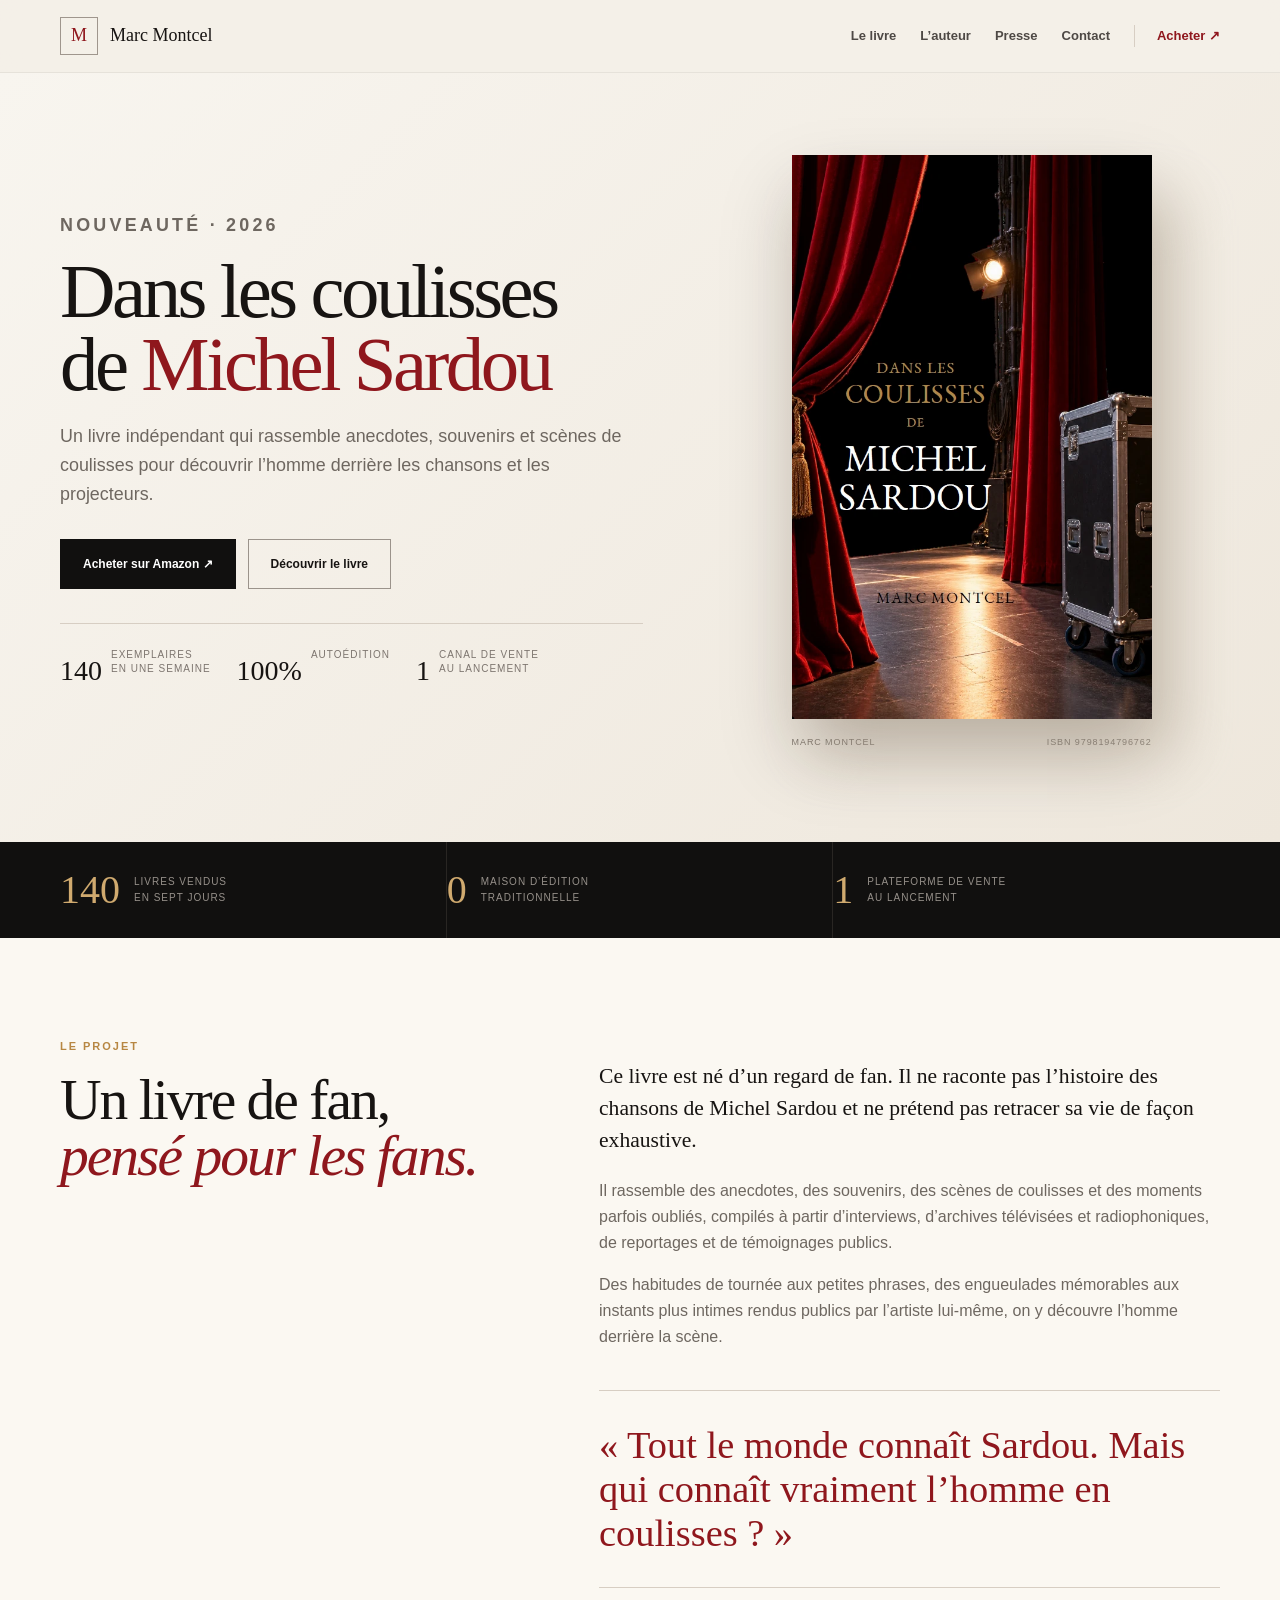
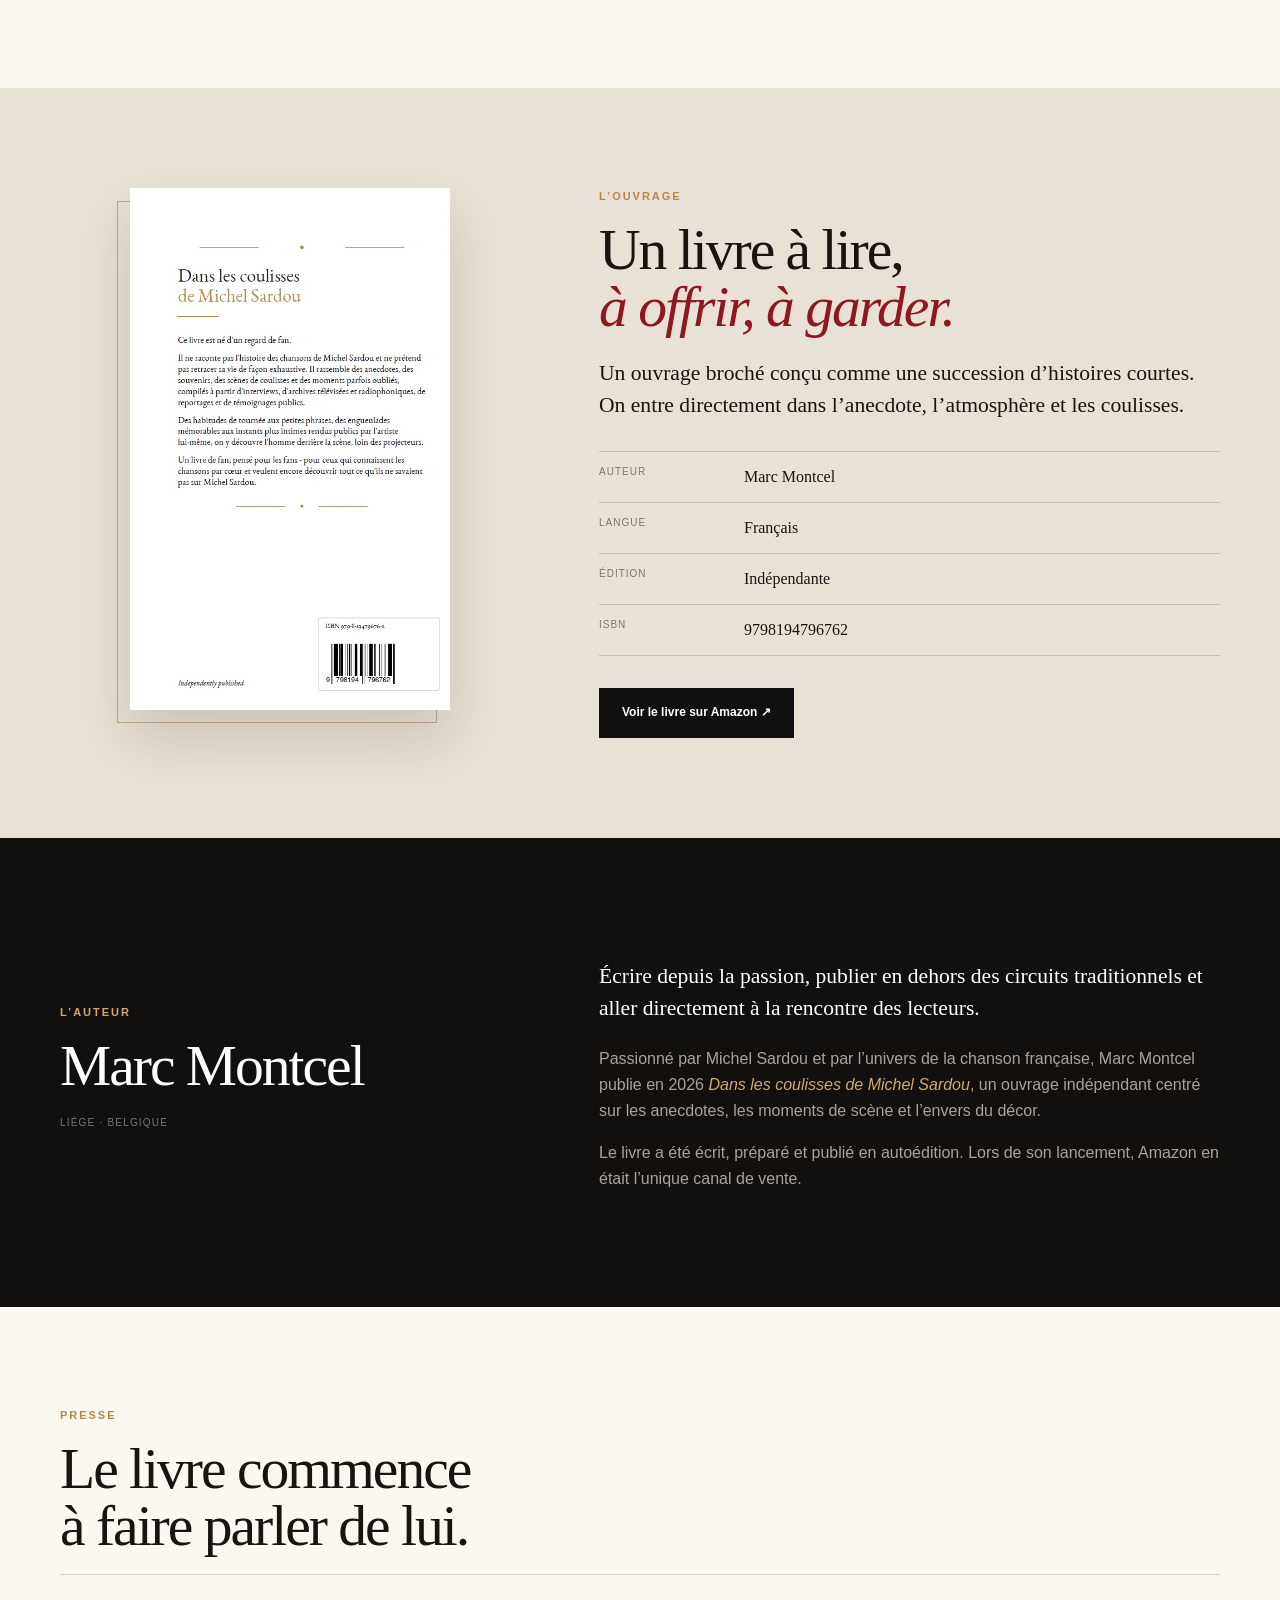
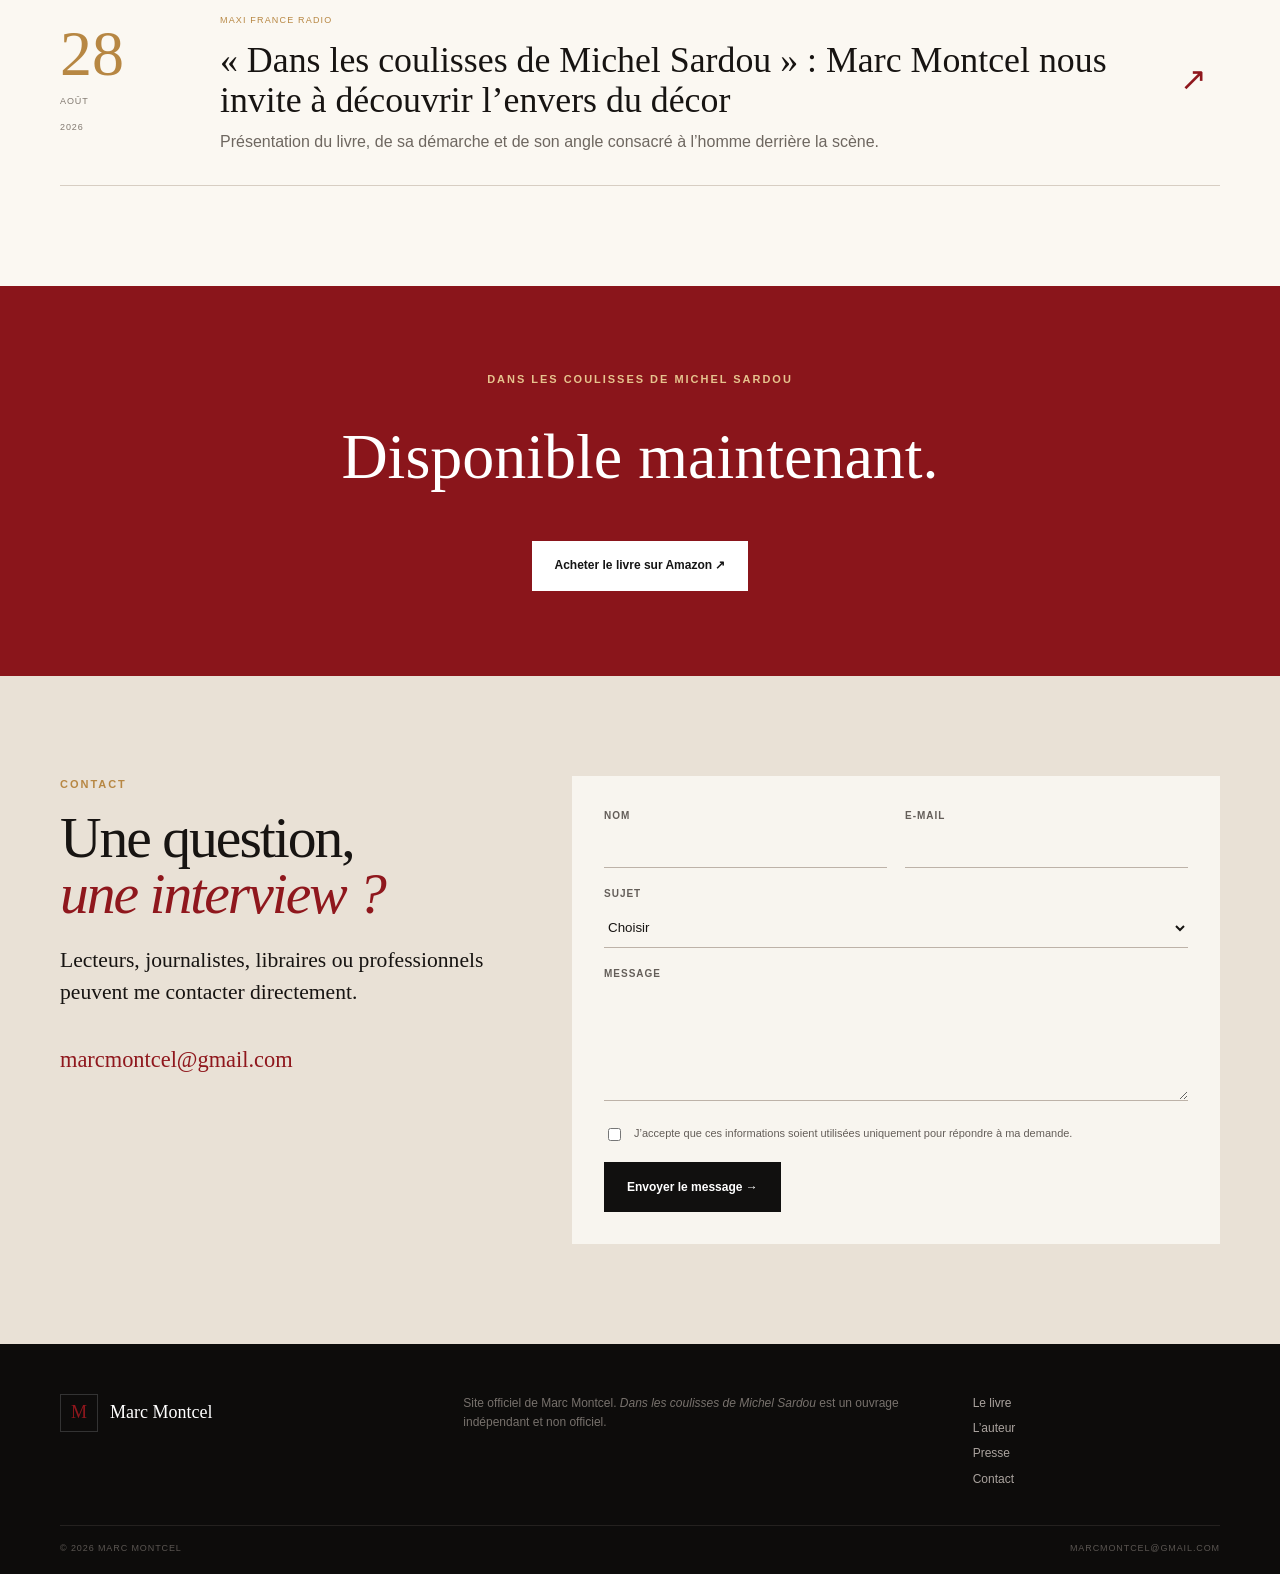
==== commit 97a2f8af: "Add files via upload" ====
--- a/index.html
+++ b/index.html
@@ -4,73 +4,752 @@
 <meta charset="utf-8">
 <meta name="viewport" content="width=device-width,initial-scale=1">
 <title>Marc Montcel — Dans les coulisses de Michel Sardou</title>
-<meta name="description" content="Site officiel de Marc Montcel, auteur de « Dans les coulisses de Michel Sardou », ouvrage indépendant consacré aux anecdotes et à l'homme derrière les projecteurs.">
+<meta name="description" content="Site officiel de Marc Montcel, auteur de « Dans les coulisses de Michel Sardou », un livre indépendant consacré aux anecdotes et à l’homme derrière les projecteurs.">
 <meta name="robots" content="index,follow,max-image-preview:large">
 <link rel="canonical" href="https://marcmontcel.be/">
 <link rel="icon" href="img/favicon.svg" type="image/svg+xml">
-<meta name="theme-color" content="#f3efe8">
+<meta name="theme-color" content="#f4f0e8">
+
 <meta property="og:type" content="website">
 <meta property="og:locale" content="fr_BE">
 <meta property="og:site_name" content="Marc Montcel">
 <meta property="og:title" content="Marc Montcel — Dans les coulisses de Michel Sardou">
-<meta property="og:description" content="Un livre de fan, pensé pour les fans.">
+<meta property="og:description" content="Un livre de fan, pensé pour les fans. Découvrez l’homme derrière la scène.">
 <meta property="og:url" content="https://marcmontcel.be/">
 <meta property="og:image" content="https://marcmontcel.be/img/og.jpg">
 <meta name="twitter:card" content="summary_large_image">
 
-<link rel="preconnect" href="https://fonts.googleapis.com">
-<link rel="preconnect" href="https://fonts.gstatic.com" crossorigin>
-<link href="https://fonts.googleapis.com/css2?family=Inter:wght@400;500;600;700&family=Playfair+Display:ital,wght@0,500;0,600;1,500&display=swap" rel="stylesheet">
-<link rel="stylesheet" href="css/style.css">
-<script defer src="js/main.js"></script>
 <script type="application/ld+json">{"@context": "https://schema.org", "@graph": [{"@type": "WebSite", "url": "https://marcmontcel.be/", "name": "Marc Montcel", "inLanguage": "fr-BE"}, {"@type": "Person", "name": "Marc Montcel", "url": "https://marcmontcel.be/", "jobTitle": "Auteur", "email": "mailto:marcmontcel@gmail.com"}, {"@type": "Book", "name": "Dans les coulisses de Michel Sardou", "isbn": "9798194796762", "author": {"@type": "Person", "name": "Marc Montcel"}, "inLanguage": "fr", "bookFormat": "https://schema.org/Paperback", "image": "https://marcmontcel.be/img/couverture.webp", "url": "https://marcmontcel.be/#livre", "potentialAction": {"@type": "BuyAction", "target": "https://www.amazon.fr/dp/B0HGGFF3XF"}}]}</script>
+
+<style>
+:root {
+  --paper:#f4f0e8;
+  --paper2:#fbf8f2;
+  --ink:#171412;
+  --muted:#6e6760;
+  --line:#d7cec3;
+  --dark:#11100f;
+  --red:#8f171d;
+  --gold:#b78743;
+  --gold-light:#d0aa6f;
+  --max:1160px;
+}
+
+* { box-sizing:border-box; }
+html { scroll-behavior:smooth; }
+body {
+  margin:0;
+  background:var(--paper);
+  color:var(--ink);
+  font-family:Arial,Helvetica,sans-serif;
+  line-height:1.62;
+  -webkit-font-smoothing:antialiased;
+}
+img { display:block; max-width:100%; height:auto; }
+a { color:inherit; }
+h1,h2,h3,.serif { font-family:Georgia,"Times New Roman",serif; }
+.container { width:min(calc(100% - 40px),var(--max)); margin:auto; }
+
+.skip {
+  position:absolute; left:-9999px;
+}
+.skip:focus {
+  left:12px; top:12px; z-index:999;
+  background:#fff; padding:10px 14px;
+}
+
+header {
+  position:sticky;
+  top:0;
+  z-index:50;
+  background:rgba(244,240,232,.94);
+  backdrop-filter:blur(12px);
+  border-bottom:1px solid rgba(0,0,0,.06);
+}
+.nav {
+  height:72px;
+  display:flex;
+  align-items:center;
+  justify-content:space-between;
+  gap:24px;
+}
+.brand {
+  display:flex;
+  align-items:center;
+  gap:12px;
+  text-decoration:none;
+}
+.brand-mark {
+  width:38px;
+  height:38px;
+  border:1px solid #9f968d;
+  display:grid;
+  place-items:center;
+  font-family:Georgia,serif;
+  color:var(--red);
+  font-size:18px;
+}
+.brand strong {
+  font-family:Georgia,serif;
+  font-size:18px;
+  font-weight:normal;
+}
+.menu {
+  display:flex;
+  align-items:center;
+  gap:24px;
+}
+.menu a {
+  text-decoration:none;
+  font-size:13px;
+  font-weight:600;
+  color:#4e4945;
+}
+.menu a:hover { color:#000; }
+.menu .buy {
+  padding-left:22px;
+  border-left:1px solid var(--line);
+  color:var(--red);
+}
+.menu-toggle {
+  display:none;
+  background:none;
+  border:0;
+  padding:8px;
+}
+.menu-toggle span {
+  display:block;
+  width:24px;
+  height:2px;
+  background:var(--ink);
+  margin:5px 0;
+}
+
+.hero {
+  padding:82px 0 92px;
+  background:linear-gradient(135deg,#f8f5ef 0%,#eee7dc 100%);
+}
+.hero-grid {
+  display:grid;
+  grid-template-columns:1.08fr .92fr;
+  gap:80px;
+  align-items:center;
+}
+.kicker {
+  margin:0 0 16px;
+  font-size:11px;
+  letter-spacing:.18em;
+  text-transform:uppercase;
+  font-weight:700;
+  color:var(--gold);
+}
+.hero h1 {
+  margin:.12em 0 .28em;
+  font-size:clamp(3.6rem,6vw,6.7rem);
+  line-height:.94;
+  letter-spacing:-.045em;
+  font-weight:normal;
+}
+.hero h1 span { color:var(--red); }
+.hero p {
+  max-width:650px;
+  color:var(--muted);
+  font-size:1.12rem;
+}
+.actions {
+  display:flex;
+  flex-wrap:wrap;
+  gap:12px;
+  margin:30px 0 34px;
+}
+.btn {
+  display:inline-flex;
+  min-height:50px;
+  padding:0 22px;
+  align-items:center;
+  justify-content:center;
+  gap:14px;
+  text-decoration:none;
+  font-size:12px;
+  font-weight:700;
+  border:1px solid transparent;
+  transition:.18s;
+}
+.btn:hover { transform:translateY(-2px); }
+.btn-dark {
+  background:var(--dark);
+  color:#fff;
+}
+.btn-light {
+  border-color:#9b938b;
+  background:transparent;
+}
+.btn-light:hover {
+  background:#fff;
+}
+.quick-facts {
+  display:flex;
+  flex-wrap:wrap;
+  gap:26px;
+  padding-top:24px;
+  border-top:1px solid var(--line);
+}
+.quick-facts div {
+  display:flex;
+  gap:9px;
+  align-items:flex-start;
+}
+.quick-facts strong {
+  font-family:Georgia,serif;
+  font-size:28px;
+  font-weight:normal;
+}
+.quick-facts span {
+  font-size:10px;
+  line-height:1.35;
+  text-transform:uppercase;
+  letter-spacing:.1em;
+  color:#7d756f;
+}
+.cover-wrap {
+  width:min(360px,75vw);
+  margin:auto;
+  position:relative;
+}
+.cover-wrap:before {
+  content:"";
+  position:absolute;
+  inset:8% -8% -6% 7%;
+  background:#c9bdaa;
+  filter:blur(28px);
+  opacity:.45;
+}
+.cover-wrap img {
+  position:relative;
+  z-index:1;
+  box-shadow:0 36px 70px rgba(35,20,12,.20);
+}
+.cover-note {
+  width:min(360px,75vw);
+  margin:16px auto 0;
+  display:flex;
+  justify-content:space-between;
+  gap:15px;
+  font-size:9px;
+  text-transform:uppercase;
+  letter-spacing:.1em;
+  color:#817970;
+}
+
+.stats {
+  background:var(--dark);
+  color:#fff;
+}
+.stats-grid {
+  display:grid;
+  grid-template-columns:repeat(3,1fr);
+}
+.stat {
+  padding:28px 0;
+  display:flex;
+  gap:14px;
+  align-items:flex-start;
+  border-right:1px solid #292623;
+}
+.stat:last-child { border-right:0; }
+.stat strong {
+  color:var(--gold-light);
+  font-family:Georgia,serif;
+  font-size:2.5rem;
+  font-weight:normal;
+  line-height:1;
+}
+.stat span {
+  margin-top:4px;
+  font-size:10px;
+  text-transform:uppercase;
+  letter-spacing:.1em;
+  color:#96908a;
+}
+
+.section {
+  padding:100px 0;
+}
+.section.alt {
+  background:var(--paper2);
+}
+.grid-2 {
+  display:grid;
+  grid-template-columns:.85fr 1.15fr;
+  gap:80px;
+  align-items:start;
+}
+.section-title {
+  font-size:clamp(2.7rem,4.5vw,4.8rem);
+  line-height:.98;
+  letter-spacing:-.035em;
+  font-weight:normal;
+  margin:.18em 0 .35em;
+}
+.section-title em {
+  color:var(--red);
+}
+.copy {
+  color:var(--muted);
+  max-width:720px;
+}
+.copy p:first-child {
+  font-family:Georgia,serif;
+  font-size:1.35rem;
+  line-height:1.5;
+  color:var(--ink);
+}
+.quote {
+  margin-top:40px;
+  padding:32px 0;
+  border-top:1px solid var(--line);
+  border-bottom:1px solid var(--line);
+  font-family:Georgia,serif;
+  font-size:clamp(1.8rem,3vw,2.8rem);
+  line-height:1.15;
+  color:var(--red);
+}
+
+.book-details {
+  background:#e8e1d6;
+}
+.back-wrap {
+  width:min(320px,72vw);
+  margin:auto;
+  position:relative;
+}
+.back-wrap:before {
+  content:"";
+  position:absolute;
+  inset:0;
+  border:1px solid #bba98f;
+  transform:translate(-13px,13px);
+}
+.back-wrap img {
+  position:relative;
+  z-index:1;
+  box-shadow:0 28px 55px rgba(35,20,12,.15);
+}
+.info-list {
+  margin:30px 0 32px;
+  border-top:1px solid #c8bfb5;
+}
+.info-list div {
+  display:grid;
+  grid-template-columns:145px 1fr;
+  padding:12px 0;
+  border-bottom:1px solid #c8bfb5;
+}
+.info-list span {
+  font-size:10px;
+  text-transform:uppercase;
+  letter-spacing:.1em;
+  color:#7d756f;
+}
+.info-list strong {
+  font-family:Georgia,serif;
+  font-weight:normal;
+}
+
+.author {
+  background:var(--dark);
+  color:#fff;
+}
+.author .grid-2 {
+  align-items:center;
+}
+.author h2 {
+  color:#fff;
+}
+.author .kicker {
+  color:var(--gold-light);
+}
+.author .copy {
+  color:#aaa39d;
+}
+.author .copy p:first-child {
+  color:#fff;
+}
+.author .copy em {
+  color:var(--gold-light);
+}
+
+.press-card {
+  display:grid;
+  grid-template-columns:130px 1fr 40px;
+  gap:30px;
+  align-items:center;
+  text-decoration:none;
+  border-top:1px solid var(--line);
+  border-bottom:1px solid var(--line);
+  padding:30px 0;
+}
+.press-date strong {
+  display:block;
+  font-family:Georgia,serif;
+  font-size:4rem;
+  line-height:1;
+  color:var(--gold);
+  font-weight:normal;
+}
+.press-date span {
+  font-size:9px;
+  text-transform:uppercase;
+  letter-spacing:.1em;
+  color:#817970;
+}
+.press-copy small {
+  color:var(--gold);
+  font-size:9px;
+  text-transform:uppercase;
+  letter-spacing:.13em;
+}
+.press-copy h3 {
+  margin:.25em 0;
+  font-size:clamp(1.7rem,2.8vw,2.8rem);
+  line-height:1.12;
+  font-weight:normal;
+}
+.press-copy p {
+  margin:0;
+  color:var(--muted);
+}
+.press-arrow {
+  font-size:2rem;
+  color:var(--red);
+}
+
+.cta {
+  background:#8a151b;
+  color:#fff;
+  text-align:center;
+  padding:85px 0;
+}
+.cta .kicker {
+  color:#e6c38e;
+}
+.cta h2 {
+  font-size:clamp(3rem,5vw,5rem);
+  margin:.2em 0 .5em;
+  font-weight:normal;
+}
+.cta .btn {
+  background:#fff;
+  color:#151515;
+}
+
+.contact {
+  background:#e9e1d6;
+}
+.contact-grid {
+  display:grid;
+  grid-template-columns:.8fr 1.2fr;
+  gap:80px;
+}
+.email {
+  display:inline-block;
+  margin-top:12px;
+  font-family:Georgia,serif;
+  font-size:1.4rem;
+  color:var(--red);
+  text-decoration:none;
+}
+form {
+  background:#f8f5ef;
+  padding:32px;
+}
+.form-row {
+  display:grid;
+  grid-template-columns:1fr 1fr;
+  gap:18px;
+}
+label {
+  display:block;
+  margin-bottom:18px;
+  font-size:10px;
+  text-transform:uppercase;
+  letter-spacing:.1em;
+  color:#645e59;
+  font-weight:700;
+}
+input,select,textarea {
+  width:100%;
+  margin-top:6px;
+  padding:11px 0;
+  border:0;
+  border-bottom:1px solid #bdb2a8;
+  background:transparent;
+  outline:none;
+  color:var(--ink);
+}
+input:focus,select:focus,textarea:focus {
+  border-bottom-color:var(--red);
+}
+textarea {
+  resize:vertical;
+}
+.consent {
+  display:flex;
+  gap:10px;
+  align-items:flex-start;
+  font-size:11px;
+  text-transform:none;
+  letter-spacing:0;
+  font-weight:normal;
+}
+.consent input {
+  width:auto;
+  margin-top:3px;
+}
+.hp { display:none !important; }
+
+footer {
+  background:#0d0c0b;
+  color:#fff;
+  padding:50px 0 18px;
+}
+.footer-grid {
+  display:grid;
+  grid-template-columns:1fr 1.3fr .7fr;
+  gap:50px;
+}
+.footer-grid p {
+  margin:0;
+  color:#77716c;
+  font-size:12px;
+}
+.footer-links {
+  display:flex;
+  flex-direction:column;
+  gap:6px;
+}
+.footer-links a {
+  color:#aaa39e;
+  text-decoration:none;
+  font-size:12px;
+}
+.footer-bottom {
+  margin-top:36px;
+  padding-top:15px;
+  border-top:1px solid #24211f;
+  display:flex;
+  justify-content:space-between;
+  gap:20px;
+  color:#5b5652;
+  font-size:9px;
+  text-transform:uppercase;
+  letter-spacing:.1em;
+}
+.footer-bottom a {
+  color:#5b5652;
+  text-decoration:none;
+}
+
+.mobile-buy {
+  display:none;
+}
+
+@media (max-width:900px) {
+  .menu-toggle { display:block; }
+  .menu {
+    display:none;
+    position:absolute;
+    top:72px;
+    left:20px;
+    right:20px;
+    flex-direction:column;
+    align-items:stretch;
+    gap:0;
+    background:var(--paper2);
+    border:1px solid var(--line);
+    padding:14px;
+  }
+  .menu.open { display:flex; }
+  .menu a {
+    padding:11px 4px;
+    border-bottom:1px solid var(--line);
+  }
+  .menu .buy {
+    border-left:0;
+    padding-left:4px;
+    border-bottom:0;
+  }
+
+  .hero-grid,
+  .grid-2,
+  .contact-grid {
+    grid-template-columns:1fr;
+  }
+  .hero-grid {
+    gap:50px;
+  }
+  .grid-2,
+  .contact-grid {
+    gap:45px;
+  }
+}
+
+@media (max-width:620px) {
+  .container {
+    width:min(calc(100% - 28px),var(--max));
+  }
+  .nav {
+    height:66px;
+  }
+  .hero {
+    padding:55px 0 65px;
+  }
+  .hero h1 {
+    font-size:3.35rem;
+  }
+  .actions {
+    flex-direction:column;
+  }
+  .btn {
+    width:100%;
+  }
+  .quick-facts {
+    justify-content:space-between;
+    gap:12px;
+  }
+  .quick-facts div {
+    flex-direction:column;
+    gap:2px;
+  }
+  .quick-facts strong {
+    font-size:24px;
+  }
+  .cover-wrap,
+  .cover-note {
+    width:min(280px,75vw);
+  }
+
+  .stats-grid {
+    grid-template-columns:1fr;
+  }
+  .stat {
+    border-right:0;
+    border-bottom:1px solid #292623;
+    padding:18px 0;
+  }
+  .stat:last-child {
+    border-bottom:0;
+  }
+
+  .section {
+    padding:72px 0;
+  }
+  .section-title {
+    font-size:3rem;
+  }
+
+  .press-card {
+    grid-template-columns:1fr 34px;
+    gap:18px;
+  }
+  .press-date {
+    grid-column:1/-1;
+  }
+  .press-copy h3 {
+    font-size:1.65rem;
+  }
+
+  .form-row {
+    grid-template-columns:1fr;
+  }
+  form {
+    padding:24px;
+  }
+
+  .footer-grid {
+    grid-template-columns:1fr;
+    gap:28px;
+  }
+  .footer-bottom {
+    flex-direction:column;
+    gap:6px;
+  }
+  footer {
+    padding-bottom:78px;
+  }
+
+  .mobile-buy {
+    display:flex;
+    position:fixed;
+    z-index:80;
+    left:12px;
+    right:12px;
+    bottom:12px;
+    background:var(--dark);
+    color:#fff;
+    text-decoration:none;
+    padding:12px 15px;
+    justify-content:space-between;
+    align-items:center;
+    box-shadow:0 12px 28px rgba(0,0,0,.22);
+    font-size:10px;
+    text-transform:uppercase;
+    letter-spacing:.08em;
+    font-weight:700;
+  }
+}
+</style>
 </head>
+
 <body>
-<a class="skip" href="#contenu">Aller au contenu</a>
-
-<header class="header" data-header>
+<a class="skip" href="#main">Aller au contenu</a>
+
+<header>
   <div class="container nav">
-    <a class="logo" href="#accueil">
-      <span class="logo-mark">M</span>
-      <span class="logo-name">Marc Montcel</span>
+    <a class="brand" href="#accueil">
+      <span class="brand-mark">M</span>
+      <strong>Marc Montcel</strong>
     </a>
-    <button class="menu-toggle" aria-label="Ouvrir le menu" aria-expanded="false" data-toggle>
+
+    <button class="menu-toggle" type="button" aria-label="Ouvrir le menu" aria-expanded="false" id="menuToggle">
       <span></span><span></span><span></span>
     </button>
-    <nav class="nav-links" data-menu>
+
+    <nav class="menu" id="menu">
       <a href="#livre">Le livre</a>
       <a href="#auteur">L’auteur</a>
       <a href="#presse">Presse</a>
       <a href="#contact">Contact</a>
-      <a class="buy-link" href="https://www.amazon.fr/dp/B0HGGFF3XF" target="_blank" rel="noopener">Acheter le livre ↗</a>
+      <a class="buy" href="https://www.amazon.fr/dp/B0HGGFF3XF" target="_blank" rel="noopener">Acheter ↗</a>
     </nav>
   </div>
 </header>
 
-<main id="contenu">
+<main id="main">
 <section class="hero" id="accueil">
   <div class="container hero-grid">
-    <div class="hero-copy reveal">
+    <div>
       <p class="kicker">NOUVEAUTÉ · 2026</p>
-      <h1>Dans les coulisses<br>de <em>Michel Sardou</em></h1>
-      <p class="intro">Un livre indépendant pour découvrir l’homme derrière la scène, à travers des anecdotes, des souvenirs et des histoires de coulisses.</p>
-      <div class="hero-actions">
-        <a class="btn primary" href="https://www.amazon.fr/dp/B0HGGFF3XF" target="_blank" rel="noopener">Acheter sur Amazon <span>↗</span></a>
-        <a class="btn secondary" href="#livre">Découvrir le livre</a>
-      </div>
-      <div class="hero-note">
-        <span>140 exemplaires vendus en une semaine</span>
-        <span>Autoédition</span>
-        <span>Amazon au lancement</span>
-      </div>
-    </div>
-
-    <div class="hero-book reveal delay">
-      <div class="book-card">
-        <div class="book-shadow"></div>
-        <img src="img/couverture.webp" alt="Couverture du livre Dans les coulisses de Michel Sardou, de Marc Montcel" width="604" height="947">
-      </div>
-      <div class="book-caption">
+      <h1>Dans les coulisses<br>de <span>Michel Sardou</span></h1>
+      <p>Un livre indépendant qui rassemble anecdotes, souvenirs et scènes de coulisses pour découvrir l’homme derrière les chansons et les projecteurs.</p>
+
+      <div class="actions">
+        <a class="btn btn-dark" href="https://www.amazon.fr/dp/B0HGGFF3XF" target="_blank" rel="noopener">Acheter sur Amazon ↗</a>
+        <a class="btn btn-light" href="#livre">Découvrir le livre</a>
+      </div>
+
+      <div class="quick-facts">
+        <div><strong>140</strong><span>exemplaires<br>en une semaine</span></div>
+        <div><strong>100%</strong><span>autoédition</span></div>
+        <div><strong>1</strong><span>canal de vente<br>au lancement</span></div>
+      </div>
+    </div>
+
+    <div>
+      <div class="cover-wrap">
+        <img src="img/couverture.webp" alt="Couverture de Dans les coulisses de Michel Sardou, de Marc Montcel" width="604" height="947">
+      </div>
+      <div class="cover-note">
         <span>Marc Montcel</span>
         <span>ISBN 9798194796762</span>
       </div>
@@ -80,137 +759,126 @@
 
 <section class="stats">
   <div class="container stats-grid">
-    <div><strong>140</strong><span>exemplaires<br>en 7 jours</span></div>
-    <div><strong>100%</strong><span>publication<br>indépendante</span></div>
-    <div><strong>1</strong><span>canal de vente<br>au lancement</span></div>
+    <div class="stat"><strong>140</strong><span>livres vendus<br>en sept jours</span></div>
+    <div class="stat"><strong>0</strong><span>maison d’édition<br>traditionnelle</span></div>
+    <div class="stat"><strong>1</strong><span>plateforme de vente<br>au lancement</span></div>
   </div>
 </section>
 
-<section class="section book-section" id="livre">
-  <div class="container editorial-grid">
-    <div class="side-label reveal">
-      <span>01</span><i></i><small>Le livre</small>
-    </div>
-
-    <div class="section-title reveal delay">
-      <p class="kicker dark">LE PROJET</p>
-      <h2>Un livre de fan,<br><em>pensé pour les fans.</em></h2>
-    </div>
-
-    <div class="section-copy reveal delay2">
-      <p class="lead">Ce livre est né d’un regard de fan. Il ne raconte pas l’histoire des chansons de Michel Sardou et ne prétend pas retracer sa vie de façon exhaustive.</p>
+<section class="section alt" id="livre">
+  <div class="container grid-2">
+    <div>
+      <p class="kicker">LE PROJET</p>
+      <h2 class="section-title">Un livre de fan,<br><em>pensé pour les fans.</em></h2>
+    </div>
+
+    <div class="copy">
+      <p>Ce livre est né d’un regard de fan. Il ne raconte pas l’histoire des chansons de Michel Sardou et ne prétend pas retracer sa vie de façon exhaustive.</p>
       <p>Il rassemble des anecdotes, des souvenirs, des scènes de coulisses et des moments parfois oubliés, compilés à partir d’interviews, d’archives télévisées et radiophoniques, de reportages et de témoignages publics.</p>
       <p>Des habitudes de tournée aux petites phrases, des engueulades mémorables aux instants plus intimes rendus publics par l’artiste lui-même, on y découvre l’homme derrière la scène.</p>
+
+      <div class="quote">« Tout le monde connaît Sardou. Mais qui connaît vraiment l’homme en coulisses ? »</div>
     </div>
   </div>
 </section>
 
-<section class="quote-section">
-  <div class="container quote-box reveal">
-    <span class="quote-mark">“</span>
-    <blockquote>Tout le monde connaît Sardou.<br>Mais qui connaît vraiment l’homme en coulisses&nbsp;?</blockquote>
+<section class="section book-details">
+  <div class="container grid-2">
+    <div>
+      <div class="back-wrap">
+        <img src="img/quatrieme.webp" alt="Quatrième de couverture de Dans les coulisses de Michel Sardou" width="575" height="937" loading="lazy">
+      </div>
+    </div>
+
+    <div>
+      <p class="kicker">L’OUVRAGE</p>
+      <h2 class="section-title">Un livre à lire,<br><em>à offrir, à garder.</em></h2>
+      <div class="copy">
+        <p>Un ouvrage broché conçu comme une succession d’histoires courtes. On entre directement dans l’anecdote, l’atmosphère et les coulisses.</p>
+      </div>
+
+      <div class="info-list">
+        <div><span>Auteur</span><strong>Marc Montcel</strong></div>
+        <div><span>Langue</span><strong>Français</strong></div>
+        <div><span>Édition</span><strong>Indépendante</strong></div>
+        <div><span>ISBN</span><strong>9798194796762</strong></div>
+      </div>
+
+      <a class="btn btn-dark" href="https://www.amazon.fr/dp/B0HGGFF3XF" target="_blank" rel="noopener">Voir le livre sur Amazon ↗</a>
+    </div>
   </div>
 </section>
 
-<section class="section object-section">
-  <div class="container object-grid">
-    <div class="back-cover reveal">
-      <div class="cover-frame">
-        <img src="img/quatrieme.webp" alt="Quatrième de couverture du livre" width="575" height="937" loading="lazy">
-      </div>
-    </div>
-    <div class="object-copy reveal delay">
-      <p class="kicker dark">L’OUVRAGE</p>
-      <h2>Un livre à lire,<br><em>à offrir, à garder.</em></h2>
-      <p>Un ouvrage broché conçu comme une succession d’histoires courtes. Pas de longues digressions : on entre directement dans l’anecdote, l’ambiance et les coulisses.</p>
-
-      <dl class="book-info">
-        <div><dt>Auteur</dt><dd>Marc Montcel</dd></div>
-        <div><dt>Langue</dt><dd>Français</dd></div>
-        <div><dt>Édition</dt><dd>Indépendante</dd></div>
-        <div><dt>ISBN</dt><dd>9798194796762</dd></div>
-      </dl>
-
-      <a class="btn dark-btn" href="https://www.amazon.fr/dp/B0HGGFF3XF" target="_blank" rel="noopener">Voir le livre sur Amazon <span>↗</span></a>
+<section class="section author" id="auteur">
+  <div class="container grid-2">
+    <div>
+      <p class="kicker">L’AUTEUR</p>
+      <h2 class="section-title">Marc Montcel</h2>
+      <p style="color:#777; font-size:10px; letter-spacing:.12em; text-transform:uppercase;">Liège · Belgique</p>
+    </div>
+
+    <div class="copy">
+      <p>Écrire depuis la passion, publier en dehors des circuits traditionnels et aller directement à la rencontre des lecteurs.</p>
+      <p>Passionné par Michel Sardou et par l’univers de la chanson française, Marc Montcel publie en 2026 <em>Dans les coulisses de Michel Sardou</em>, un ouvrage indépendant centré sur les anecdotes, les moments de scène et l’envers du décor.</p>
+      <p>Le livre a été écrit, préparé et publié en autoédition. Lors de son lancement, Amazon en était l’unique canal de vente.</p>
     </div>
   </div>
 </section>
 
-<section class="author-section" id="auteur">
-  <div class="container author-grid">
-    <div class="author-intro reveal">
-      <p class="kicker gold">L’AUTEUR</p>
-      <h2>Marc Montcel</h2>
-      <p class="author-meta">Liège · Belgique</p>
-    </div>
-    <div class="author-copy reveal delay">
-      <p class="author-lead">Écrire depuis la passion, publier en dehors des circuits traditionnels et aller directement à la rencontre des lecteurs.</p>
-      <p>Passionné par Michel Sardou et par l’univers de la chanson française, Marc Montcel publie en 2026 <em>Dans les coulisses de Michel Sardou</em>, un ouvrage indépendant centré sur les anecdotes, les moments de scène et l’envers du décor.</p>
-      <p>Le livre est écrit, préparé et publié en autoédition. Lors de son lancement, Amazon en est l’unique canal de vente.</p>
-    </div>
-  </div>
-</section>
-
-<section class="section press-section" id="presse">
+<section class="section alt" id="presse">
   <div class="container">
-    <div class="press-top reveal">
-      <div>
-        <p class="kicker dark">PRESSE</p>
-        <h2>Le livre commence<br>à faire parler de lui.</h2>
-      </div>
-    </div>
-
-    <a class="press-row reveal delay" href="https://www.maxifrance.radio/dans-les-coulisses-de-michel-sardou/" target="_blank" rel="noopener">
-      <div class="press-date"><strong>28</strong><span>AOÛT<br>2026</span></div>
-      <div class="press-content">
+    <p class="kicker">PRESSE</p>
+    <h2 class="section-title">Le livre commence<br>à faire parler de lui.</h2>
+
+    <a class="press-card" href="https://www.maxifrance.radio/dans-les-coulisses-de-michel-sardou/" target="_blank" rel="noopener">
+      <div class="press-date">
+        <strong>28</strong>
+        <span>août<br>2026</span>
+      </div>
+      <div class="press-copy">
         <small>MAXI FRANCE RADIO</small>
         <h3>« Dans les coulisses de Michel Sardou » : Marc Montcel nous invite à découvrir l’envers du décor</h3>
         <p>Présentation du livre, de sa démarche et de son angle consacré à l’homme derrière la scène.</p>
       </div>
       <div class="press-arrow">↗</div>
     </a>
-
-    <div class="press-fact reveal">
-      <span class="big-number">140</span>
-      <div>
-        <strong>livres vendus en une semaine</strong>
-        <p>Sans maison d’édition et avec un seul canal de vente au lancement.</p>
-      </div>
-    </div>
   </div>
 </section>
 
 <section class="cta">
-  <div class="container cta-inner reveal">
-    <p class="kicker gold">DANS LES COULISSES DE MICHEL SARDOU</p>
-    <h2>Disponible maintenant.</h2>
-    <a class="btn primary" href="https://www.amazon.fr/dp/B0HGGFF3XF" target="_blank" rel="noopener">Acheter le livre <span>↗</span></a>
+  <div class="container">
+    <p class="kicker">DANS LES COULISSES DE MICHEL SARDOU</p>
+    <h2 class="serif">Disponible maintenant.</h2>
+    <a class="btn" href="https://www.amazon.fr/dp/B0HGGFF3XF" target="_blank" rel="noopener">Acheter le livre sur Amazon ↗</a>
   </div>
 </section>
 
-<section class="section contact-section" id="contact">
+<section class="section contact" id="contact">
   <div class="container contact-grid">
-    <div class="contact-copy reveal">
-      <p class="kicker dark">CONTACT</p>
-      <h2>Une question,<br><em>une interview ?</em></h2>
-      <p>Lecteurs, journalistes, libraires ou professionnels peuvent me contacter directement.</p>
+    <div>
+      <p class="kicker">CONTACT</p>
+      <h2 class="section-title">Une question,<br><em>une interview ?</em></h2>
+      <div class="copy">
+        <p>Lecteurs, journalistes, libraires ou professionnels peuvent me contacter directement.</p>
+      </div>
       <a class="email" href="mailto:marcmontcel@gmail.com">marcmontcel@gmail.com</a>
     </div>
 
-    <form class="contact-form reveal delay" action="https://formsubmit.co/marcmontcel@gmail.com" method="POST">
+    <form action="https://formsubmit.co/marcmontcel@gmail.com" method="POST">
       <input type="hidden" name="_subject" value="Nouveau message depuis marcmontcel.be">
       <input type="hidden" name="_next" value="https://marcmontcel.be/#contact">
       <input type="hidden" name="_template" value="table">
       <input type="text" name="_honey" class="hp" tabindex="-1" autocomplete="off">
 
-      <div class="form-grid">
+      <div class="form-row">
         <label>Nom
-          <input type="text" name="Nom" required autocomplete="name" placeholder="Votre nom">
+          <input type="text" name="Nom" required autocomplete="name">
         </label>
         <label>E-mail
-          <input type="email" name="Email" required autocomplete="email" placeholder="vous@exemple.com">
+          <input type="email" name="Email" required autocomplete="email">
         </label>
       </div>
+
       <label>Sujet
         <select name="Sujet" required>
           <option value="">Choisir</option>
@@ -220,26 +888,33 @@
           <option>Autre</option>
         </select>
       </label>
+
       <label>Message
-        <textarea name="Message" rows="6" required placeholder="Votre message"></textarea>
+        <textarea name="Message" rows="6" required></textarea>
       </label>
+
       <label class="consent">
         <input type="checkbox" required>
         <span>J’accepte que ces informations soient utilisées uniquement pour répondre à ma demande.</span>
       </label>
-      <button class="btn dark-btn submit" type="submit">Envoyer le message <span>→</span></button>
+
+      <button class="btn btn-dark" type="submit">Envoyer le message →</button>
     </form>
   </div>
 </section>
 </main>
 
-<footer class="footer">
+<footer>
   <div class="container footer-grid">
-    <div class="footer-brand">
-      <span class="logo-mark dark-logo">M</span>
-      <div><strong>Marc Montcel</strong><small>Auteur indépendant</small></div>
-    </div>
+    <div>
+      <div class="brand">
+        <span class="brand-mark" style="border-color:#333;">M</span>
+        <strong>Marc Montcel</strong>
+      </div>
+    </div>
+
     <p>Site officiel de Marc Montcel. <em>Dans les coulisses de Michel Sardou</em> est un ouvrage indépendant et non officiel.</p>
+
     <div class="footer-links">
       <a href="#livre">Le livre</a>
       <a href="#auteur">L’auteur</a>
@@ -247,14 +922,37 @@
       <a href="#contact">Contact</a>
     </div>
   </div>
+
   <div class="container footer-bottom">
-    <span>© <span data-year></span> Marc Montcel</span>
+    <span>© <span id="year"></span> Marc Montcel</span>
     <a href="mailto:marcmontcel@gmail.com">marcmontcel@gmail.com</a>
   </div>
 </footer>
 
 <a class="mobile-buy" href="https://www.amazon.fr/dp/B0HGGFF3XF" target="_blank" rel="noopener">
-  <span>Acheter le livre</span><strong>Amazon ↗</strong>
+  <span>Acheter le livre</span>
+  <strong>Amazon ↗</strong>
 </a>
+
+<script>
+const toggle = document.getElementById('menuToggle');
+const menu = document.getElementById('menu');
+
+if (toggle && menu) {
+  toggle.addEventListener('click', () => {
+    const open = menu.classList.toggle('open');
+    toggle.setAttribute('aria-expanded', String(open));
+  });
+
+  menu.querySelectorAll('a').forEach(link => {
+    link.addEventListener('click', () => {
+      menu.classList.remove('open');
+      toggle.setAttribute('aria-expanded', 'false');
+    });
+  });
+}
+
+document.getElementById('year').textContent = new Date().getFullYear();
+</script>
 </body>
 </html>
